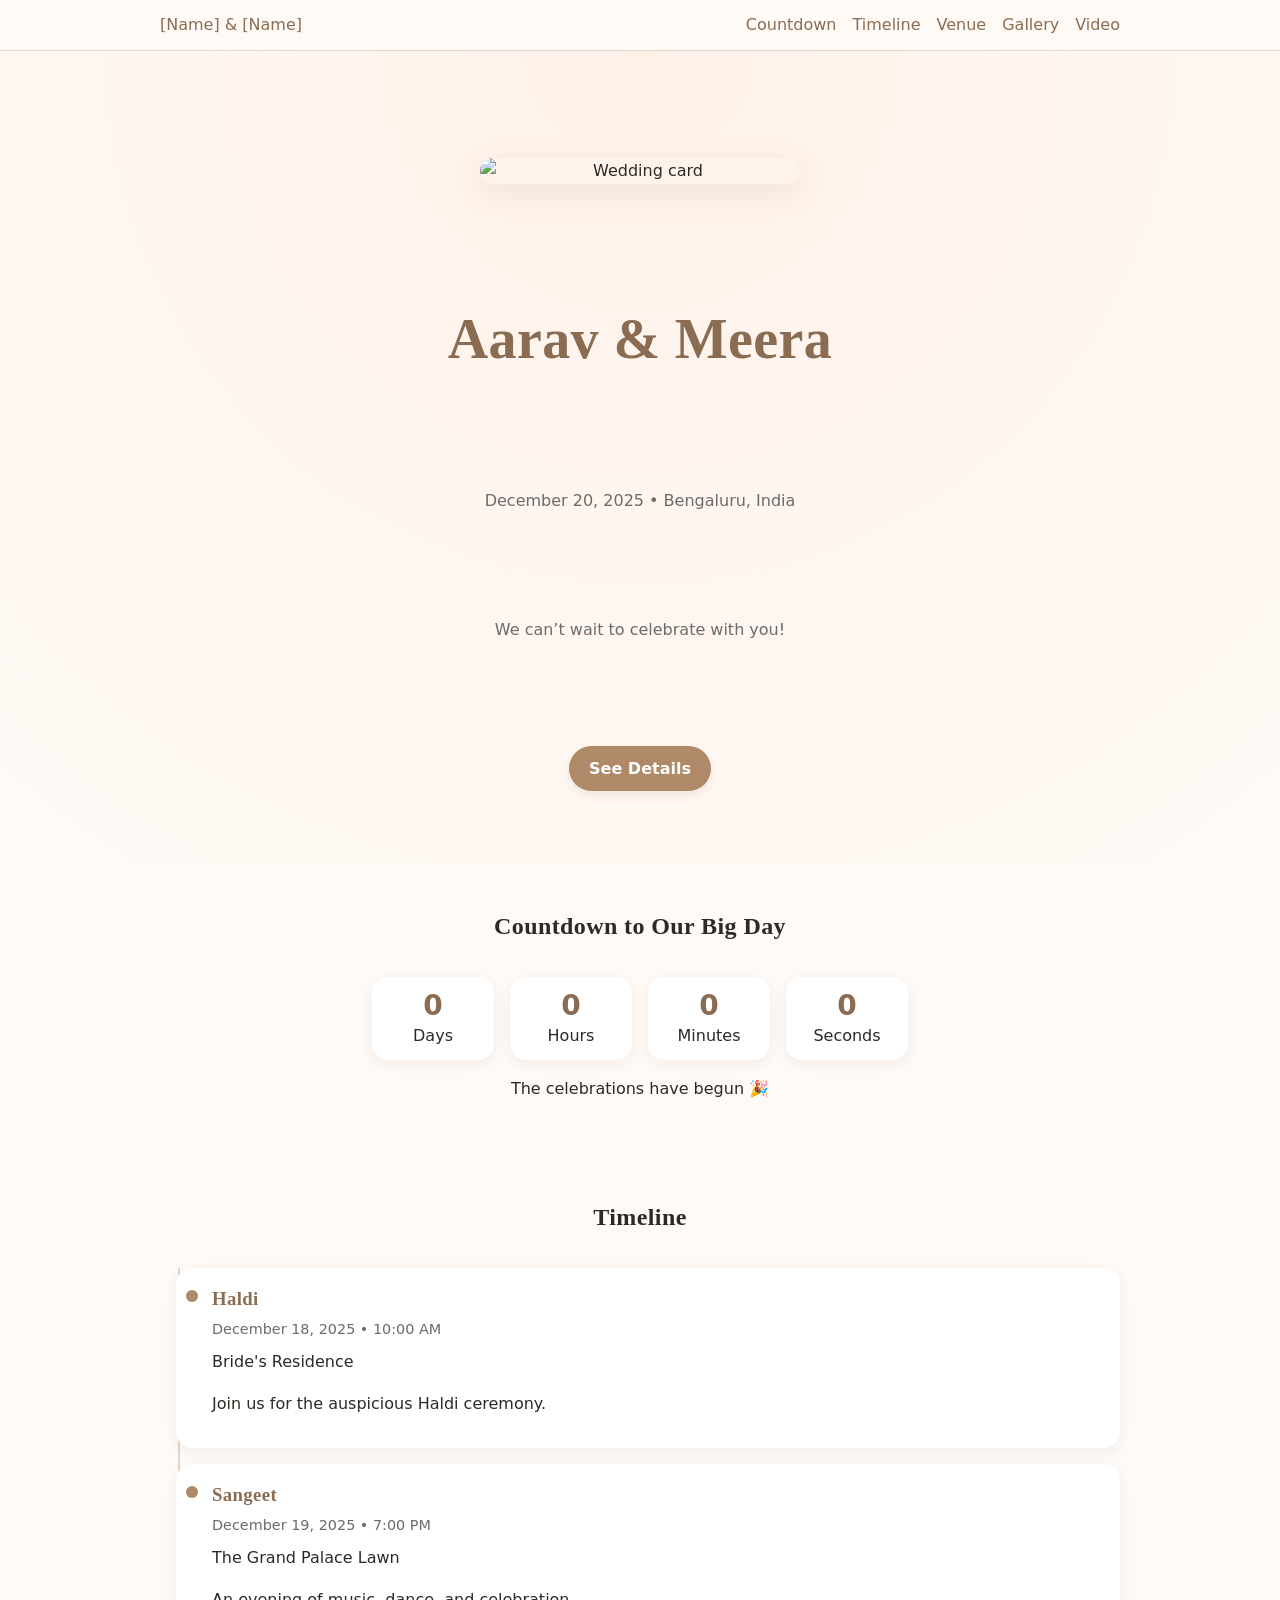
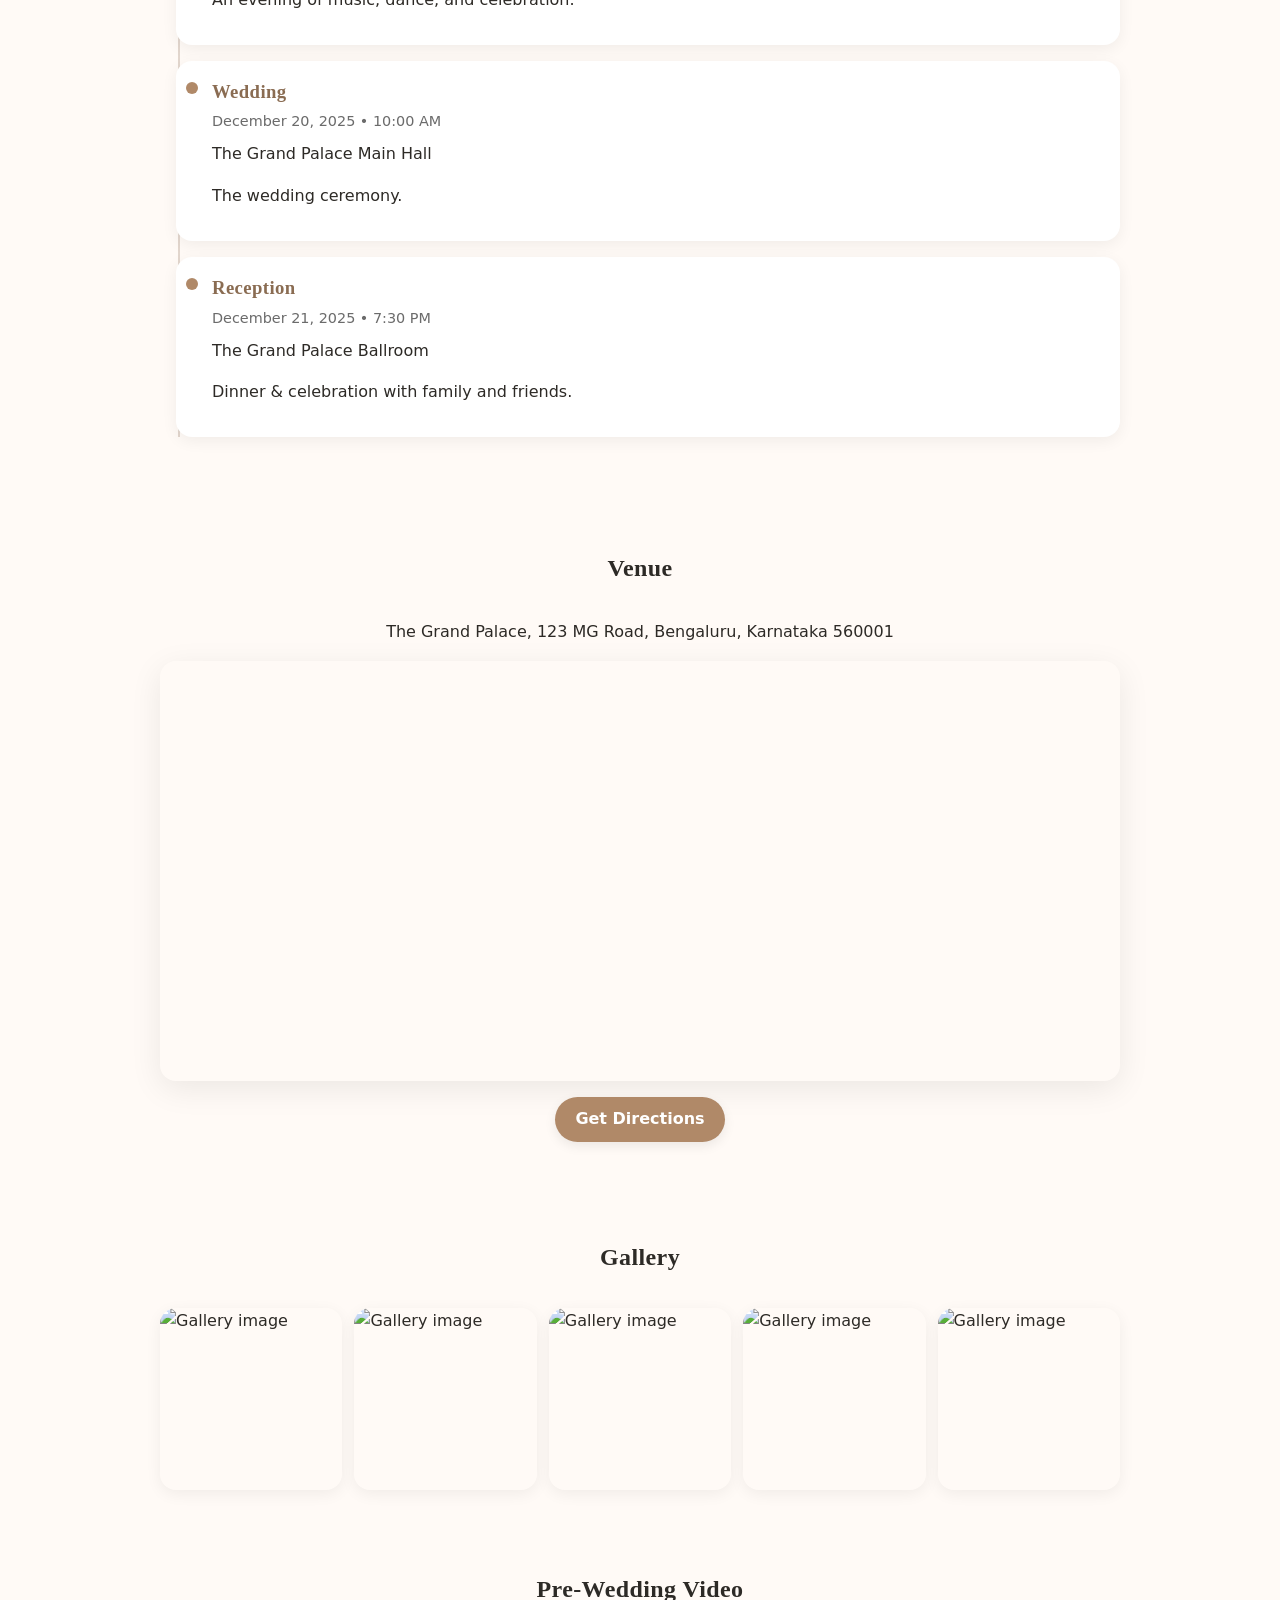
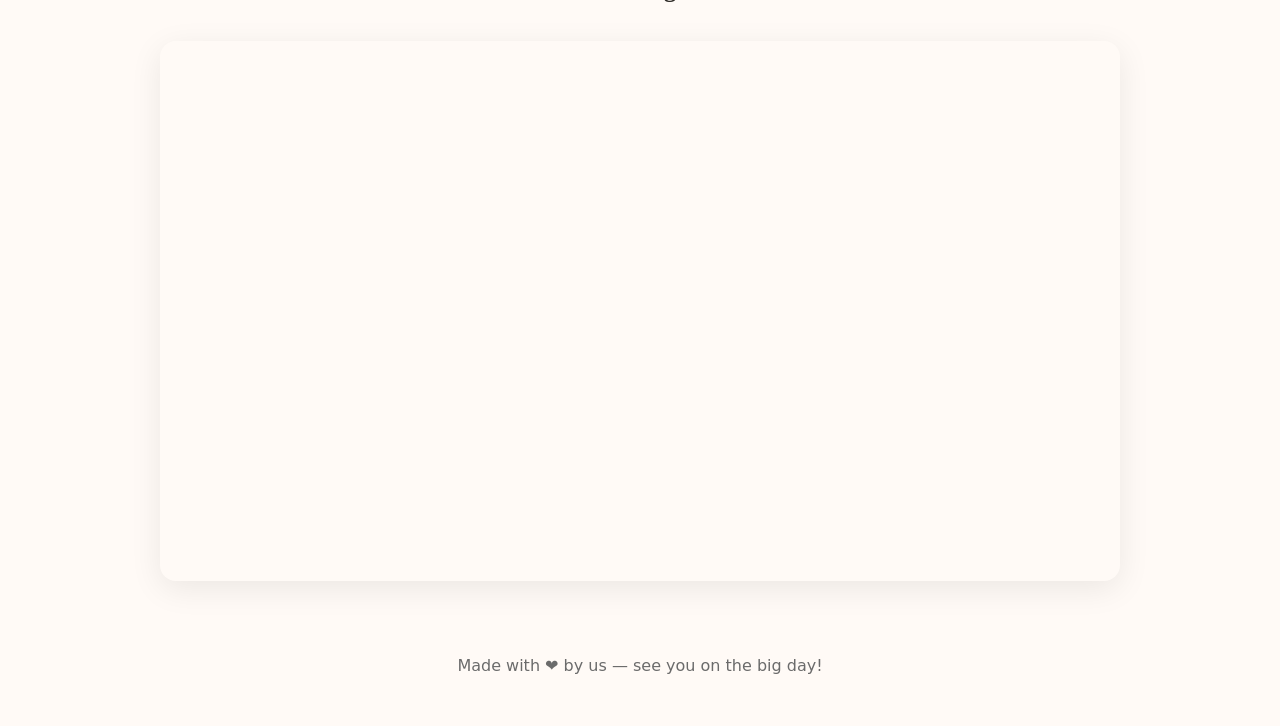
==== index.html @ fdbe8573 "added index file" ====
<!DOCTYPE html>
<html lang="en">
<head>
  <meta charset="utf-8" />
  <meta name="viewport" content="width=device-width, initial-scale=1" />
  <title>[Your Names] Wedding</title>
  <meta name="description" content="You're invited to the wedding of [Name] & [Name]. Join us for the celebrations!" />
  <meta property="og:title" content="[Your Names] Wedding" />
  <meta property="og:description" content="Join us for the celebrations!" />
  <meta property="og:type" content="website" />
  <meta property="og:image" content="assets/wedding-card.gif" /> <!-- TODO: update -->
  <meta name="theme-color" content="#b08968" />

  <style>
    :root {
      --bg: #fffaf6;
      --text: #2d2a26;
      --muted: #6b6b6b;
      --accent: #b08968;
      --accent-dark: #8a6c52;
      --maxw: 960px;
      --radius: 16px;
    }

    html {
      scroll-behavior: smooth;
    }

    body {
      margin: 0;
      font-family: system-ui, -apple-system, Segoe UI, Roboto, Ubuntu, Cantarell, Noto Sans, sans-serif;
      color: var(--text);
      background: var(--bg);
      line-height: 1.6;
      -webkit-font-smoothing: antialiased;
    }

    a {
      color: var(--accent-dark);
      text-decoration: none;
    }
    a:hover {
      text-decoration: underline;
    }

    header {
      position: sticky;
      top: 0;
      z-index: 5;
      background: rgba(255, 250, 246, 0.8);
      backdrop-filter: blur(8px);
      border-bottom: 1px solid #e2d6cd;
    }

    nav {
      max-width: var(--maxw);
      margin: 0 auto;
      display: flex;
      align-items: center;
      justify-content: space-between;
      padding: 0.75rem 1rem;
      font-weight: 500;
    }

    nav ul {
      list-style: none;
      display: flex;
      gap: 1rem;
      margin: 0;
      padding: 0;
    }

    .container {
      max-width: var(--maxw);
      margin: 0 auto;
      padding: 2.5rem 1rem;
    }

    .hero {
      display: grid;
      place-items: center;
      min-height: 80vh;
      text-align: center;
      background: radial-gradient(circle at top, #fff2e9, var(--bg));
      padding: 4rem 1rem 2rem;
    }

    .hero img {
      max-width: 320px;
      width: 100%;
      border-radius: var(--radius);
      box-shadow: 0 8px 32px rgba(0,0,0,0.08);
      margin-bottom: 1.5rem;
    }

    h1, h2, h3 {
      font-family: "Georgia", "Times New Roman", serif;
      letter-spacing: 0.4px;
      margin: 0 0 1rem;
    }

    h1 {
      font-size: clamp(2rem, 6vw, 3.5rem);
      color: var(--accent-dark);
    }

    .subtitle {
      color: var(--muted);
      margin-bottom: 1rem;
    }

    .countdown {
      display: flex;
      justify-content: center;
      gap: 1rem;
      margin: 2rem 0 0;
      flex-wrap: wrap;
    }

    .countdown .box {
      min-width: 90px;
      text-align: center;
      background: #fff;
      border-radius: var(--radius);
      box-shadow: 0 4px 16px rgba(0,0,0,0.06);
      padding: 0.75rem 1rem;
    }

    .countdown .num {
      font-size: 1.75rem;
      font-weight: 700;
      color: var(--accent-dark);
      line-height: 1.2;
    }

    .section-title {
      text-align: center;
      margin-bottom: 2rem;
    }

    /* Timeline */
    .timeline {
      position: relative;
      margin: 2rem 0;
      padding-left: 1rem;
    }
    .timeline::before {
      content: "";
      position: absolute;
      top: 0;
      left: 1.1rem;
      width: 2px;
      height: 100%;
      background: #e2d6cd;
    }
    .event {
      position: relative;
      padding: 1rem 1rem 1rem 2.25rem;
      margin-bottom: 1rem;
      background: #fff;
      border-radius: var(--radius);
      box-shadow: 0 4px 16px rgba(0,0,0,0.06);
    }
    .event::before {
      content: "";
      position: absolute;
      left: 0.6rem;
      top: 1.35rem;
      width: 12px;
      height: 12px;
      background: var(--accent);
      border-radius: 50%;
      box-shadow: 0 0 0 3px #fff;
    }
    .event h3 {
      margin: 0 0 0.25rem;
      color: var(--accent-dark);
    }
    .event .time {
      font-size: 0.9rem;
      color: var(--muted);
      margin-bottom: 0.5rem;
    }

    /* Map */
    .map-wrapper {
      border: 0;
      width: 100%;
      height: 420px;
      border-radius: var(--radius);
      box-shadow: 0 8px 32px rgba(0,0,0,0.08);
      overflow: hidden;
    }

    /* Video */
    .video-wrapper {
      position: relative;
      padding-bottom: 56.25%;
      height: 0;
      overflow: hidden;
      border-radius: var(--radius);
      box-shadow: 0 8px 32px rgba(0,0,0,0.08);
    }
    .video-wrapper iframe {
      position: absolute;
      top: 0; left: 0;
      width: 100%; height: 100%;
      border: 0;
    }

    /* Gallery */
    .gallery-grid {
      display: grid;
      grid-template-columns: repeat(auto-fit, minmax(180px, 1fr));
      gap: 0.75rem;
    }
    .gallery-grid img {
      width: 100%;
      aspect-ratio: 1 / 1;
      object-fit: cover;
      border-radius: var(--radius);
      cursor: pointer;
      transition: transform 0.15s;
      box-shadow: 0 4px 16px rgba(0,0,0,0.06);
    }
    .gallery-grid img:hover {
      transform: scale(1.02);
    }

    /* Lightbox (simple) */
    .lightbox {
      position: fixed;
      inset: 0;
      background: rgba(0,0,0,0.8);
      display: none;
      justify-content: center;
      align-items: center;
      z-index: 999;
    }
    .lightbox img {
      max-width: 90%;
      max-height: 90%;
      border-radius: var(--radius);
      box-shadow: 0 0 32px rgba(0,0,0,0.4);
    }
    .lightbox.active {
      display: flex;
    }

    footer {
      text-align: center;
      padding: 2rem 1rem 3rem;
      color: var(--muted);
    }

    .btn {
      display: inline-block;
      background: var(--accent);
      color: #fff;
      border: 0;
      border-radius: 9999px;
      padding: 0.6rem 1.25rem;
      font-weight: 600;
      cursor: pointer;
      box-shadow: 0 4px 12px rgba(0,0,0,0.08);
      transition: transform 0.08s ease;
    }
    .btn:hover {
      transform: translateY(-1px);
      background: var(--accent-dark);
    }
    .center {
      text-align: center;
    }

    @media (prefers-color-scheme: dark) {
      :root {
        --bg: #1c1a19;
        --text: #f3efe9;
        --muted: #a8a29e;
        --accent: #d4a373;
        --accent-dark: #f2b880;
      }
      header {
        background: rgba(28,26,25,0.85);
        border-bottom-color: #2b2826;
      }
      .event, .countdown .box, .hero img {
        background: #262321;
        box-shadow: 0 4px 16px rgba(0,0,0,0.3);
      }
      .map-wrapper, .video-wrapper, .gallery-grid img {
        box-shadow: 0 4px 16px rgba(0,0,0,0.3);
      }
    }
  </style>
</head>
<body>

<header>
  <nav>
    <div class="brand"><a href="#top">[Name] &amp; [Name]</a></div>
    <ul>
      <li><a href="#countdown">Countdown</a></li>
      <li><a href="#timeline">Timeline</a></li>
      <li><a href="#venue">Venue</a></li>
      <li><a href="#gallery">Gallery</a></li>
      <li><a href="#video">Video</a></li>
    </ul>
  </nav>
</header>

<main id="top">
  <!-- Hero -->
  <section class="hero">
    <!-- TODO: Replace GIF path -->
    <img src="assets/wedding-card.gif" alt="Wedding card" />
    <h1 id="coupleNames">[Name] &amp; [Name]</h1>
    <div class="subtitle" id="dateAndPlace">[Wedding Date] • [City, Country]</div>
    <div class="subtitle">We can’t wait to celebrate with you!</div>
    <a href="#countdown" class="btn">See Details</a>
  </section>

  <!-- Countdown -->
  <section class="container" id="countdown">
    <h2 class="section-title">Countdown to Our Big Day</h2>
    <div class="countdown" aria-live="polite">
      <div class="box">
        <div class="num" id="days">0</div>
        <div class="label">Days</div>
      </div>
      <div class="box">
        <div class="num" id="hours">0</div>
        <div class="label">Hours</div>
      </div>
      <div class="box">
        <div class="num" id="minutes">0</div>
        <div class="label">Minutes</div>
      </div>
      <div class="box">
        <div class="num" id="seconds">0</div>
        <div class="label">Seconds</div>
      </div>
    </div>
    <p class="center" id="afterCountdownMsg" style="display:none; margin-top:1rem;">
      The celebrations have begun 🎉
    </p>
  </section>

  <!-- Timeline -->
  <section class="container" id="timeline">
    <h2 class="section-title">Timeline</h2>
    <div class="timeline" id="timelineList"><!-- JS will inject events --></div>
  </section>

  <!-- Venue -->
  <section class="container" id="venue">
    <h2 class="section-title">Venue</h2>
    <p class="center" id="venueAddress">[Venue Name], [Address]</p>
    <div class="map-wrapper">
      <!-- TODO: Replace with your Google Maps embed -->
      <iframe
        id="mapFrame"
        src=""
        width="600" height="450" style="border:0;"
        allowfullscreen="" loading="lazy"
        referrerpolicy="no-referrer-when-downgrade"></iframe>
    </div>
    <p class="center" style="margin-top: 1rem;">
      <a id="directionLink" href="#" target="_blank" rel="noopener" class="btn">Get Directions</a>
    </p>
  </section>

  <!-- Gallery (Optional) -->
  <section class="container" id="gallery">
    <h2 class="section-title">Gallery</h2>
    <div class="gallery-grid" id="galleryGrid"><!-- JS injects images --></div>
  </section>

  <!-- Pre-wedding Video -->
  <section class="container" id="video">
    <h2 class="section-title">Pre-Wedding Video</h2>
    <div class="video-wrapper">
      <iframe id="videoFrame"
              src=""
              title="Pre-Wedding Video"
              allow="accelerometer; autoplay; clipboard-write; encrypted-media; gyroscope; picture-in-picture; web-share"
              allowfullscreen></iframe>
    </div>
  </section>

  <!-- Simple Lightbox -->
  <div class="lightbox" id="lightbox">
    <img src="" alt="" />
  </div>

</main>

<footer>
  Made with ❤️ by us — see you on the big day!
</footer>

<script>
  // ===== CONFIG =====
  const CONFIG = {
    coupleNames: "Aarav & Meera",                           // TODO
    dateAndPlace: "December 20, 2025 • Bengaluru, India",   // TODO
    weddingDate: "2025-12-20T10:00:00+05:30",               // TODO: Set your exact time (IST shown)
    venue: {
      name: "The Grand Palace",
      address: "123 MG Road, Bengaluru, Karnataka 560001",
      // Google Maps EMBED URL (from 'Share' -> 'Embed a map')
      mapEmbedUrl: "https://www.google.com/maps/embed?pb=...", // TODO
      // For 'Get Directions' button (regular maps URL is fine)
      directionUrl: "https://maps.google.com/?q=The+Grand+Palace+Bengaluru" // TODO
    },
    videoEmbedUrl: "https://www.youtube.com/embed/dQw4w9WgXcQ", // TODO
    timeline: [
      {
        title: "Haldi",
        date: "December 18, 2025",
        time: "10:00 AM",
        location: "Bride's Residence",
        description: "Join us for the auspicious Haldi ceremony."
      },
      {
        title: "Sangeet",
        date: "December 19, 2025",
        time: "7:00 PM",
        location: "The Grand Palace Lawn",
        description: "An evening of music, dance, and celebration."
      },
      {
        title: "Wedding",
        date: "December 20, 2025",
        time: "10:00 AM",
        location: "The Grand Palace Main Hall",
        description: "The wedding ceremony."
      },
      {
        title: "Reception",
        date: "December 21, 2025",
        time: "7:30 PM",
        location: "The Grand Palace Ballroom",
        description: "Dinner & celebration with family and friends."
      }
    ],
    gallery: [
      // TODO: Add your image paths here (remove or leave empty to hide the gallery section content)
      "assets/gallery1.jpg",
      "assets/gallery2.jpg",
      "assets/gallery3.jpg",
      "assets/gallery4.jpg",
      "assets/gallery5.jpg"
    ]
  };

  // ===== UTIL =====
  function $(sel) { return document.querySelector(sel); }
  function createEl(tag, attrs = {}, children = []) {
    const el = document.createElement(tag);
    Object.entries(attrs).forEach(([k, v]) => {
      if (k === "class") el.className = v;
      else if (k.startsWith("on") && typeof v === "function") el.addEventListener(k.substring(2), v);
      else el.setAttribute(k, v);
    });
    children.forEach(child => {
      if (typeof child === "string") el.appendChild(document.createTextNode(child));
      else el.appendChild(child);
    });
    return el;
  }

  // ===== Populate Static Text =====
  $('#coupleNames').textContent = CONFIG.coupleNames;
  $('#dateAndPlace').textContent = CONFIG.dateAndPlace;
  $('#venueAddress').textContent = `${CONFIG.venue.name}, ${CONFIG.venue.address}`;
  $('#mapFrame').src = CONFIG.venue.mapEmbedUrl;
  $('#directionLink').href = CONFIG.venue.directionUrl;
  $('#videoFrame').src = CONFIG.videoEmbedUrl;

  // ===== Timeline Render =====
  const timelineList = $('#timelineList');
  CONFIG.timeline.forEach(ev => {
    const el = createEl('div', { class: 'event' }, [
      createEl('h3', {}, [ev.title]),
      createEl('div', { class: 'time' }, [`${ev.date} • ${ev.time}`]),
      createEl('div', { class: 'location' }, [ev.location]),
      ev.description ? createEl('p', {}, [ev.description]) : null
    ].filter(Boolean));
    timelineList.appendChild(el);
  });

  // ===== Gallery Render + Lightbox =====
  const galleryGrid = $('#galleryGrid');
  const lightbox = $('#lightbox');
  const lightboxImg = lightbox.querySelector('img');

  function openLightbox(src) {
    lightboxImg.src = src;
    lightbox.classList.add('active');
  }
  function closeLightbox() {
    lightbox.classList.remove('active');
    lightboxImg.src = "";
  }

  if (CONFIG.gallery && CONFIG.gallery.length > 0) {
    CONFIG.gallery.forEach(src => {
      const img = createEl('img', { src, alt: "Gallery image", onclick: () => openLightbox(src) });
      galleryGrid.appendChild(img);
    });
  } else {
    // If no gallery images, you can hide the section if desired:
    // $('#gallery').style.display = 'none';
  }

  lightbox.addEventListener('click', closeLightbox);
  document.addEventListener('keydown', e => {
    if (e.key === 'Escape') closeLightbox();
  });

  // ===== Countdown =====
  const weddingTime = new Date(CONFIG.weddingDate).getTime();
  const daysEl = $('#days');
  const hoursEl = $('#hours');
  const minutesEl = $('#minutes');
  const secondsEl = $('#seconds');
  const afterMsg = $('#afterCountdownMsg');

  function tick() {
    const now = Date.now();
    let diff = Math.max(0, weddingTime - now);

    if (diff <= 0) {
      daysEl.textContent = hoursEl.textContent = minutesEl.textContent = secondsEl.textContent = '0';
      afterMsg.style.display = 'block';
      clearInterval(interval);
      return;
    }

    const seconds = Math.floor(diff / 1000);
    const days = Math.floor(seconds / (3600 * 24));
    const hours = Math.floor((seconds % (3600 * 24)) / 3600);
    const minutes = Math.floor((seconds % 3600) / 60);
    const secs = seconds % 60;

    daysEl.textContent = days;
    hoursEl.textContent = hours;
    minutesEl.textContent = minutes;
    secondsEl.textContent = secs;
  }

  const interval = setInterval(tick, 1000);
  tick(); // initial run
</script>

</body>
</html>
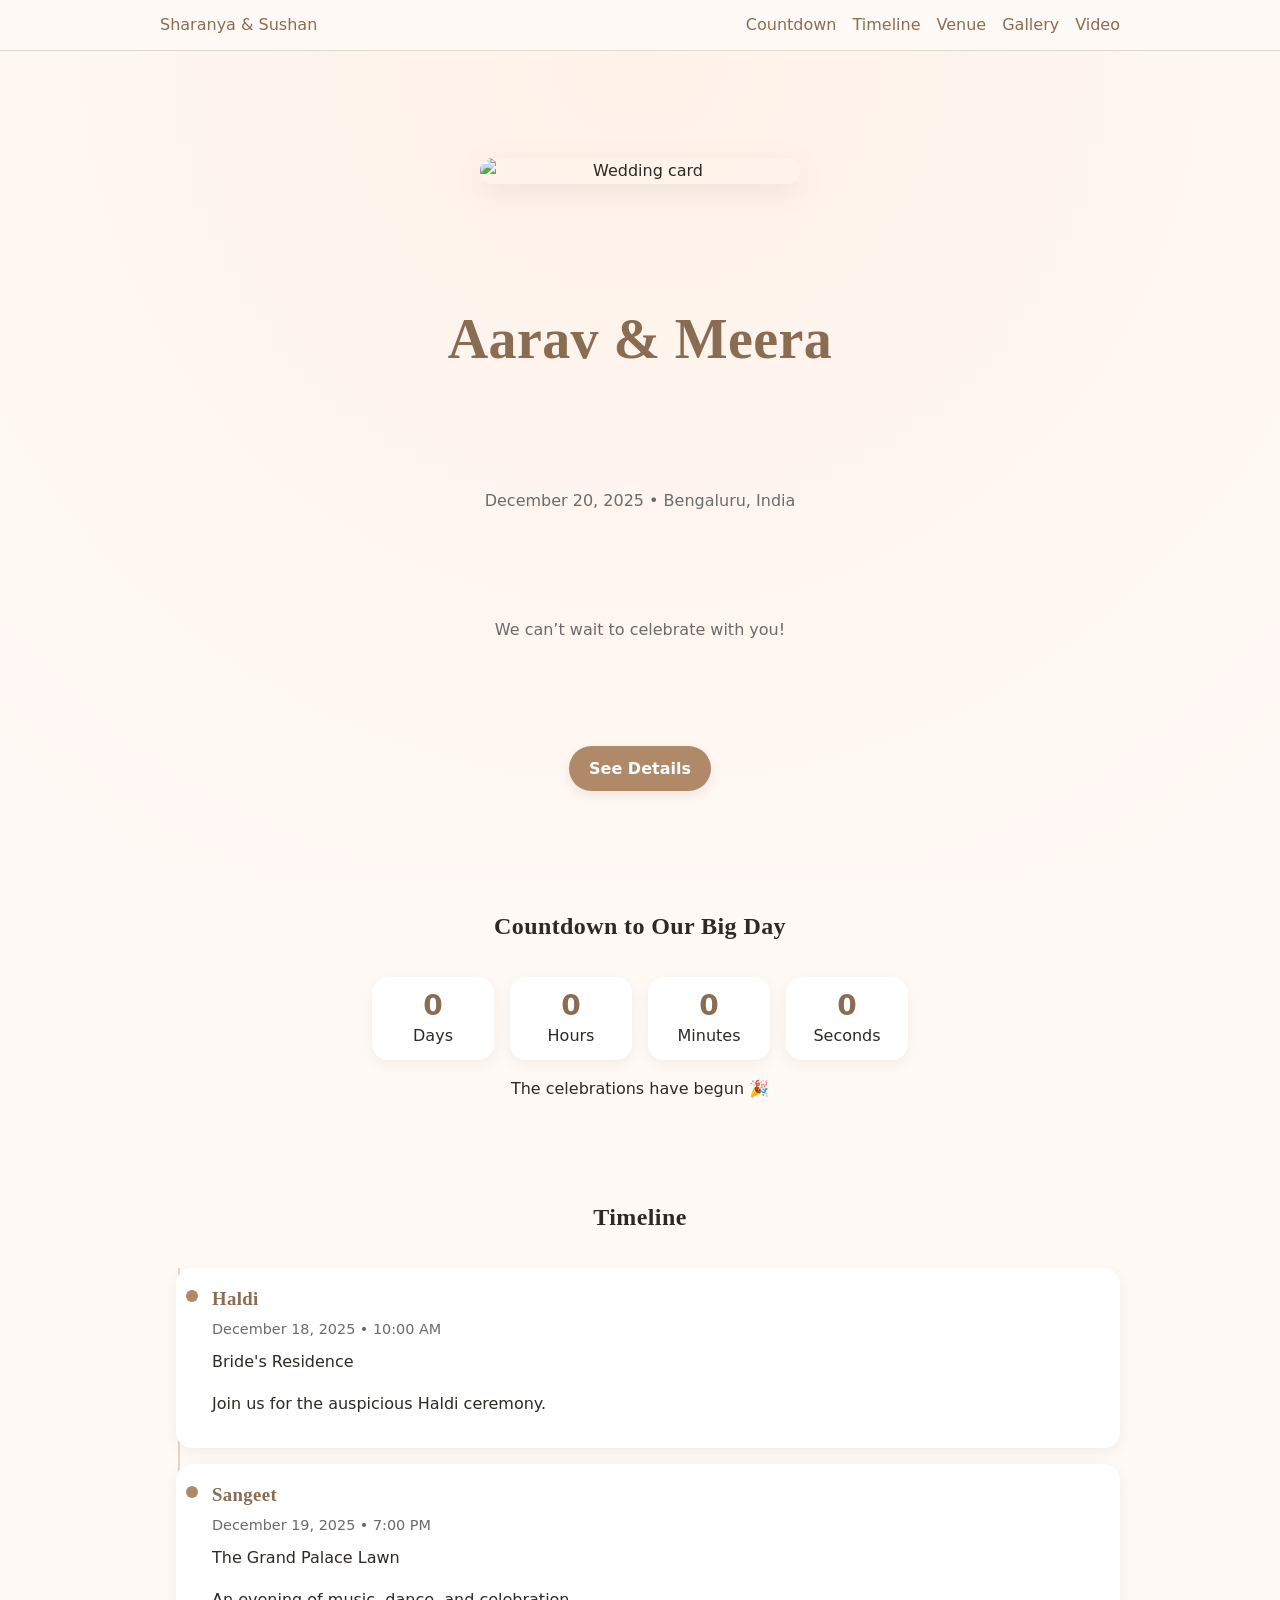
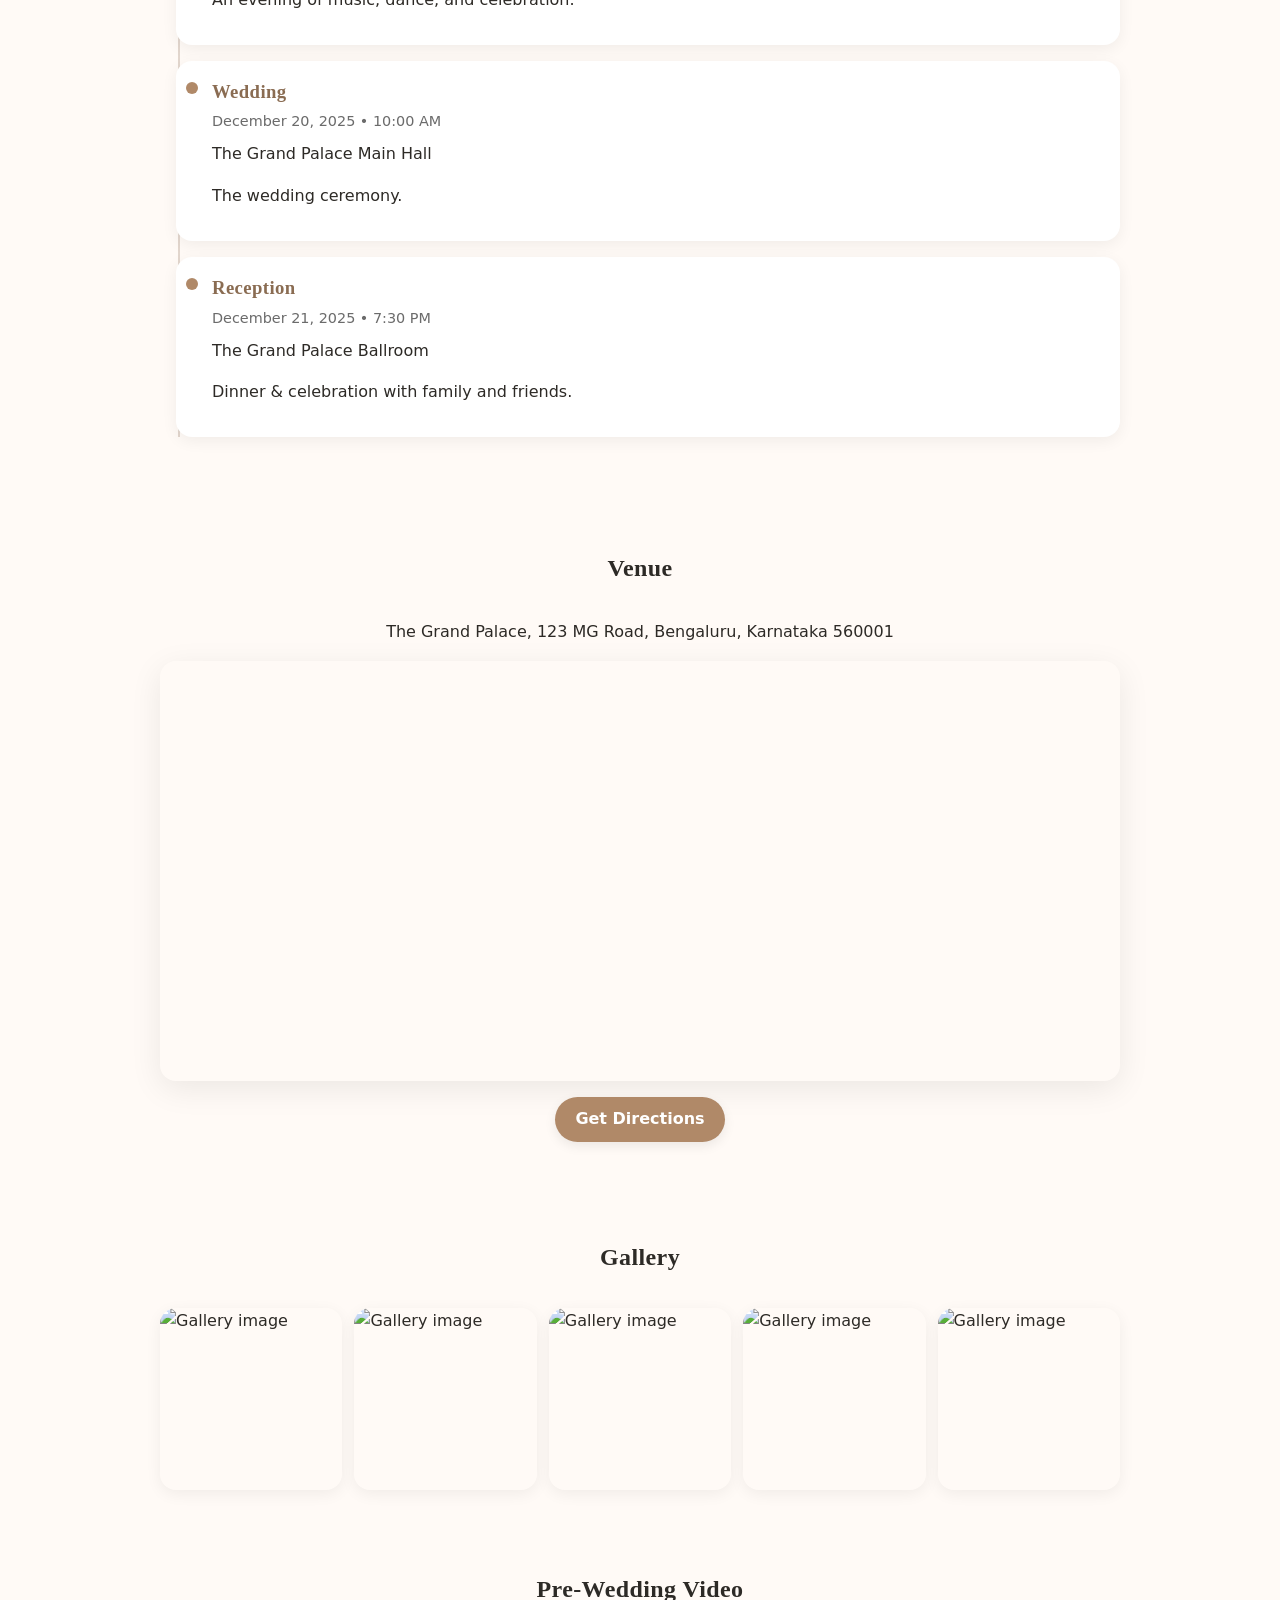
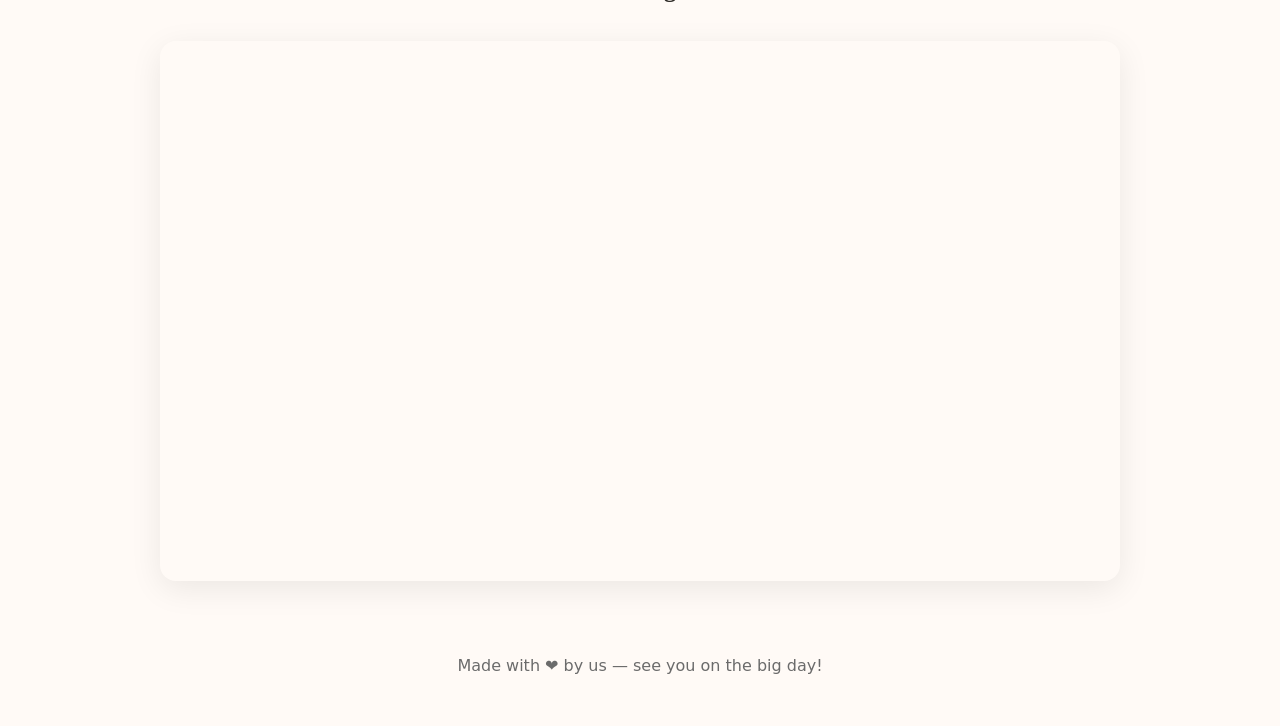
==== commit 7a47bd2b: "updated info" ====
--- a/index.html
+++ b/index.html
@@ -1,559 +1,127 @@
 <!DOCTYPE html>
 <html lang="en">
 <head>
-  <meta charset="utf-8" />
-  <meta name="viewport" content="width=device-width, initial-scale=1" />
-  <title>[Your Names] Wedding</title>
-  <meta name="description" content="You're invited to the wedding of [Name] & [Name]. Join us for the celebrations!" />
-  <meta property="og:title" content="[Your Names] Wedding" />
-  <meta property="og:description" content="Join us for the celebrations!" />
-  <meta property="og:type" content="website" />
-  <meta property="og:image" content="assets/wedding-card.gif" /> <!-- TODO: update -->
-  <meta name="theme-color" content="#b08968" />
+    <meta charset="utf-8"/>
+    <meta name="viewport" content="width=device-width, initial-scale=1"/>
+    <title> Sharanya Weds Sushan </title>
+    <meta name="description"
+          content="You're invited to the wedding of Sharanya & Sushan. Join us for the celebrations!"/>
+    <meta property="og:title" content="Sharanya Weds Sushan"/>
+    <meta property="og:description" content="Join us for the celebrations!"/>
+    <meta property="og:type" content="website"/>
+    <meta property="og:image" content="assets/wedding-card.gif"/>
+    <meta name="theme-color" content="#b08968"/>
 
-  <style>
-    :root {
-      --bg: #fffaf6;
-      --text: #2d2a26;
-      --muted: #6b6b6b;
-      --accent: #b08968;
-      --accent-dark: #8a6c52;
-      --maxw: 960px;
-      --radius: 16px;
-    }
-
-    html {
-      scroll-behavior: smooth;
-    }
-
-    body {
-      margin: 0;
-      font-family: system-ui, -apple-system, Segoe UI, Roboto, Ubuntu, Cantarell, Noto Sans, sans-serif;
-      color: var(--text);
-      background: var(--bg);
-      line-height: 1.6;
-      -webkit-font-smoothing: antialiased;
-    }
-
-    a {
-      color: var(--accent-dark);
-      text-decoration: none;
-    }
-    a:hover {
-      text-decoration: underline;
-    }
-
-    header {
-      position: sticky;
-      top: 0;
-      z-index: 5;
-      background: rgba(255, 250, 246, 0.8);
-      backdrop-filter: blur(8px);
-      border-bottom: 1px solid #e2d6cd;
-    }
-
-    nav {
-      max-width: var(--maxw);
-      margin: 0 auto;
-      display: flex;
-      align-items: center;
-      justify-content: space-between;
-      padding: 0.75rem 1rem;
-      font-weight: 500;
-    }
-
-    nav ul {
-      list-style: none;
-      display: flex;
-      gap: 1rem;
-      margin: 0;
-      padding: 0;
-    }
-
-    .container {
-      max-width: var(--maxw);
-      margin: 0 auto;
-      padding: 2.5rem 1rem;
-    }
-
-    .hero {
-      display: grid;
-      place-items: center;
-      min-height: 80vh;
-      text-align: center;
-      background: radial-gradient(circle at top, #fff2e9, var(--bg));
-      padding: 4rem 1rem 2rem;
-    }
-
-    .hero img {
-      max-width: 320px;
-      width: 100%;
-      border-radius: var(--radius);
-      box-shadow: 0 8px 32px rgba(0,0,0,0.08);
-      margin-bottom: 1.5rem;
-    }
-
-    h1, h2, h3 {
-      font-family: "Georgia", "Times New Roman", serif;
-      letter-spacing: 0.4px;
-      margin: 0 0 1rem;
-    }
-
-    h1 {
-      font-size: clamp(2rem, 6vw, 3.5rem);
-      color: var(--accent-dark);
-    }
-
-    .subtitle {
-      color: var(--muted);
-      margin-bottom: 1rem;
-    }
-
-    .countdown {
-      display: flex;
-      justify-content: center;
-      gap: 1rem;
-      margin: 2rem 0 0;
-      flex-wrap: wrap;
-    }
-
-    .countdown .box {
-      min-width: 90px;
-      text-align: center;
-      background: #fff;
-      border-radius: var(--radius);
-      box-shadow: 0 4px 16px rgba(0,0,0,0.06);
-      padding: 0.75rem 1rem;
-    }
-
-    .countdown .num {
-      font-size: 1.75rem;
-      font-weight: 700;
-      color: var(--accent-dark);
-      line-height: 1.2;
-    }
-
-    .section-title {
-      text-align: center;
-      margin-bottom: 2rem;
-    }
-
-    /* Timeline */
-    .timeline {
-      position: relative;
-      margin: 2rem 0;
-      padding-left: 1rem;
-    }
-    .timeline::before {
-      content: "";
-      position: absolute;
-      top: 0;
-      left: 1.1rem;
-      width: 2px;
-      height: 100%;
-      background: #e2d6cd;
-    }
-    .event {
-      position: relative;
-      padding: 1rem 1rem 1rem 2.25rem;
-      margin-bottom: 1rem;
-      background: #fff;
-      border-radius: var(--radius);
-      box-shadow: 0 4px 16px rgba(0,0,0,0.06);
-    }
-    .event::before {
-      content: "";
-      position: absolute;
-      left: 0.6rem;
-      top: 1.35rem;
-      width: 12px;
-      height: 12px;
-      background: var(--accent);
-      border-radius: 50%;
-      box-shadow: 0 0 0 3px #fff;
-    }
-    .event h3 {
-      margin: 0 0 0.25rem;
-      color: var(--accent-dark);
-    }
-    .event .time {
-      font-size: 0.9rem;
-      color: var(--muted);
-      margin-bottom: 0.5rem;
-    }
-
-    /* Map */
-    .map-wrapper {
-      border: 0;
-      width: 100%;
-      height: 420px;
-      border-radius: var(--radius);
-      box-shadow: 0 8px 32px rgba(0,0,0,0.08);
-      overflow: hidden;
-    }
-
-    /* Video */
-    .video-wrapper {
-      position: relative;
-      padding-bottom: 56.25%;
-      height: 0;
-      overflow: hidden;
-      border-radius: var(--radius);
-      box-shadow: 0 8px 32px rgba(0,0,0,0.08);
-    }
-    .video-wrapper iframe {
-      position: absolute;
-      top: 0; left: 0;
-      width: 100%; height: 100%;
-      border: 0;
-    }
-
-    /* Gallery */
-    .gallery-grid {
-      display: grid;
-      grid-template-columns: repeat(auto-fit, minmax(180px, 1fr));
-      gap: 0.75rem;
-    }
-    .gallery-grid img {
-      width: 100%;
-      aspect-ratio: 1 / 1;
-      object-fit: cover;
-      border-radius: var(--radius);
-      cursor: pointer;
-      transition: transform 0.15s;
-      box-shadow: 0 4px 16px rgba(0,0,0,0.06);
-    }
-    .gallery-grid img:hover {
-      transform: scale(1.02);
-    }
-
-    /* Lightbox (simple) */
-    .lightbox {
-      position: fixed;
-      inset: 0;
-      background: rgba(0,0,0,0.8);
-      display: none;
-      justify-content: center;
-      align-items: center;
-      z-index: 999;
-    }
-    .lightbox img {
-      max-width: 90%;
-      max-height: 90%;
-      border-radius: var(--radius);
-      box-shadow: 0 0 32px rgba(0,0,0,0.4);
-    }
-    .lightbox.active {
-      display: flex;
-    }
-
-    footer {
-      text-align: center;
-      padding: 2rem 1rem 3rem;
-      color: var(--muted);
-    }
-
-    .btn {
-      display: inline-block;
-      background: var(--accent);
-      color: #fff;
-      border: 0;
-      border-radius: 9999px;
-      padding: 0.6rem 1.25rem;
-      font-weight: 600;
-      cursor: pointer;
-      box-shadow: 0 4px 12px rgba(0,0,0,0.08);
-      transition: transform 0.08s ease;
-    }
-    .btn:hover {
-      transform: translateY(-1px);
-      background: var(--accent-dark);
-    }
-    .center {
-      text-align: center;
-    }
-
-    @media (prefers-color-scheme: dark) {
-      :root {
-        --bg: #1c1a19;
-        --text: #f3efe9;
-        --muted: #a8a29e;
-        --accent: #d4a373;
-        --accent-dark: #f2b880;
-      }
-      header {
-        background: rgba(28,26,25,0.85);
-        border-bottom-color: #2b2826;
-      }
-      .event, .countdown .box, .hero img {
-        background: #262321;
-        box-shadow: 0 4px 16px rgba(0,0,0,0.3);
-      }
-      .map-wrapper, .video-wrapper, .gallery-grid img {
-        box-shadow: 0 4px 16px rgba(0,0,0,0.3);
-      }
-    }
-  </style>
+    <link rel="stylesheet" href="style.css"/>
+    <script defer src="main.js"></script>
 </head>
 <body>
 
 <header>
-  <nav>
-    <div class="brand"><a href="#top">[Name] &amp; [Name]</a></div>
-    <ul>
-      <li><a href="#countdown">Countdown</a></li>
-      <li><a href="#timeline">Timeline</a></li>
-      <li><a href="#venue">Venue</a></li>
-      <li><a href="#gallery">Gallery</a></li>
-      <li><a href="#video">Video</a></li>
-    </ul>
-  </nav>
+    <nav>
+        <div class="brand"><a href="#top">Sharanya &amp; Sushan</a></div>
+        <ul>
+            <li><a href="#countdown">Countdown</a></li>
+            <li><a href="#timeline">Timeline</a></li>
+            <li><a href="#venue">Venue</a></li>
+            <li><a href="#gallery">Gallery</a></li>
+            <li><a href="#video">Video</a></li>
+        </ul>
+    </nav>
 </header>
 
 <main id="top">
-  <!-- Hero -->
-  <section class="hero">
-    <!-- TODO: Replace GIF path -->
-    <img src="assets/wedding-card.gif" alt="Wedding card" />
-    <h1 id="coupleNames">[Name] &amp; [Name]</h1>
-    <div class="subtitle" id="dateAndPlace">[Wedding Date] • [City, Country]</div>
-    <div class="subtitle">We can’t wait to celebrate with you!</div>
-    <a href="#countdown" class="btn">See Details</a>
-  </section>
+    <!-- Hero -->
+    <section class="hero">
+        <img src="assets/wedding-card.gif" alt="Wedding card"/>
+        <h1 id="coupleNames">Sharanya &amp; Sushan</h1>
+        <div class="subtitle" id="dateAndPlace"> 5-11-2025 • [Delhi, India]
+        </div>
+        <div class="subtitle">We can’t wait to celebrate with you!</div>
+        <a href="#countdown" class="btn">See Details</a>
+    </section>
 
-  <!-- Countdown -->
-  <section class="container" id="countdown">
-    <h2 class="section-title">Countdown to Our Big Day</h2>
-    <div class="countdown" aria-live="polite">
-      <div class="box">
-        <div class="num" id="days">0</div>
-        <div class="label">Days</div>
-      </div>
-      <div class="box">
-        <div class="num" id="hours">0</div>
-        <div class="label">Hours</div>
-      </div>
-      <div class="box">
-        <div class="num" id="minutes">0</div>
-        <div class="label">Minutes</div>
-      </div>
-      <div class="box">
-        <div class="num" id="seconds">0</div>
-        <div class="label">Seconds</div>
-      </div>
+    <!-- Countdown -->
+    <section class="container" id="countdown">
+        <h2 class="section-title">Countdown to Our Big Day</h2>
+        <div class="countdown" aria-live="polite">
+            <div class="box">
+                <div class="num" id="days">0</div>
+                <div class="label">Days</div>
+            </div>
+            <div class="box">
+                <div class="num" id="hours">0</div>
+                <div class="label">Hours</div>
+            </div>
+            <div class="box">
+                <div class="num" id="minutes">0</div>
+                <div class="label">Minutes</div>
+            </div>
+            <div class="box">
+                <div class="num" id="seconds">0</div>
+                <div class="label">Seconds</div>
+            </div>
+        </div>
+        <p class="center" id="afterCountdownMsg"
+           style="display:none; margin-top:1rem;">
+            The celebrations have begun 🎉
+        </p>
+    </section>
+
+    <!-- Timeline -->
+    <section class="container" id="timeline">
+        <h2 class="section-title">Timeline</h2>
+        <div class="timeline" id="timelineList"></div>
+    </section>
+
+    <!-- Venue -->
+    <section class="container" id="venue">
+        <h2 class="section-title">Venue</h2>
+        <p class="center" id="venueAddress"> Sacred Heart Cathedral, 1, Gol Dak
+            Khana Roundabout, Ashok Place, Sector 4, Gole Market, New Delhi,
+            Delhi 110001</p>
+        <div class="map-wrapper">
+            <iframe
+                    id="mapFrame"
+                    src=""
+                    width="600" height="450" style="border:0;"
+                    allowfullscreen="" loading="lazy"
+                    referrerpolicy="no-referrer-when-downgrade"></iframe>
+        </div>
+        <p class="center" style="margin-top: 1rem;">
+            <a id="directionLink" href="#" target="_blank" rel="noopener"
+               class="btn">Get Directions</a>
+        </p>
+    </section>
+
+    <!-- Gallery (Optional) -->
+    <section class="container" id="gallery">
+        <h2 class="section-title">Gallery</h2>
+        <div class="gallery-grid" id="galleryGrid"></div>
+    </section>
+
+    <!-- Pre-wedding Video -->
+    <section class="container" id="video">
+        <h2 class="section-title">Pre-Wedding Video</h2>
+        <div class="video-wrapper">
+            <iframe id="videoFrame"
+                    src=""
+                    title="Pre-Wedding Video"
+                    allow="accelerometer; autoplay; clipboard-write; encrypted-media; gyroscope; picture-in-picture; web-share"
+                    allowfullscreen></iframe>
+        </div>
+    </section>
+
+    <!-- Simple Lightbox -->
+    <div class="lightbox" id="lightbox">
+        <img src="" alt=""/>
     </div>
-    <p class="center" id="afterCountdownMsg" style="display:none; margin-top:1rem;">
-      The celebrations have begun 🎉
-    </p>
-  </section>
-
-  <!-- Timeline -->
-  <section class="container" id="timeline">
-    <h2 class="section-title">Timeline</h2>
-    <div class="timeline" id="timelineList"><!-- JS will inject events --></div>
-  </section>
-
-  <!-- Venue -->
-  <section class="container" id="venue">
-    <h2 class="section-title">Venue</h2>
-    <p class="center" id="venueAddress">[Venue Name], [Address]</p>
-    <div class="map-wrapper">
-      <!-- TODO: Replace with your Google Maps embed -->
-      <iframe
-        id="mapFrame"
-        src=""
-        width="600" height="450" style="border:0;"
-        allowfullscreen="" loading="lazy"
-        referrerpolicy="no-referrer-when-downgrade"></iframe>
-    </div>
-    <p class="center" style="margin-top: 1rem;">
-      <a id="directionLink" href="#" target="_blank" rel="noopener" class="btn">Get Directions</a>
-    </p>
-  </section>
-
-  <!-- Gallery (Optional) -->
-  <section class="container" id="gallery">
-    <h2 class="section-title">Gallery</h2>
-    <div class="gallery-grid" id="galleryGrid"><!-- JS injects images --></div>
-  </section>
-
-  <!-- Pre-wedding Video -->
-  <section class="container" id="video">
-    <h2 class="section-title">Pre-Wedding Video</h2>
-    <div class="video-wrapper">
-      <iframe id="videoFrame"
-              src=""
-              title="Pre-Wedding Video"
-              allow="accelerometer; autoplay; clipboard-write; encrypted-media; gyroscope; picture-in-picture; web-share"
-              allowfullscreen></iframe>
-    </div>
-  </section>
-
-  <!-- Simple Lightbox -->
-  <div class="lightbox" id="lightbox">
-    <img src="" alt="" />
-  </div>
 
 </main>
 
 <footer>
-  Made with ❤️ by us — see you on the big day!
+    Made with ❤️ by us — see you on the big day!
 </footer>
-
-<script>
-  // ===== CONFIG =====
-  const CONFIG = {
-    coupleNames: "Aarav & Meera",                           // TODO
-    dateAndPlace: "December 20, 2025 • Bengaluru, India",   // TODO
-    weddingDate: "2025-12-20T10:00:00+05:30",               // TODO: Set your exact time (IST shown)
-    venue: {
-      name: "The Grand Palace",
-      address: "123 MG Road, Bengaluru, Karnataka 560001",
-      // Google Maps EMBED URL (from 'Share' -> 'Embed a map')
-      mapEmbedUrl: "https://www.google.com/maps/embed?pb=...", // TODO
-      // For 'Get Directions' button (regular maps URL is fine)
-      directionUrl: "https://maps.google.com/?q=The+Grand+Palace+Bengaluru" // TODO
-    },
-    videoEmbedUrl: "https://www.youtube.com/embed/dQw4w9WgXcQ", // TODO
-    timeline: [
-      {
-        title: "Haldi",
-        date: "December 18, 2025",
-        time: "10:00 AM",
-        location: "Bride's Residence",
-        description: "Join us for the auspicious Haldi ceremony."
-      },
-      {
-        title: "Sangeet",
-        date: "December 19, 2025",
-        time: "7:00 PM",
-        location: "The Grand Palace Lawn",
-        description: "An evening of music, dance, and celebration."
-      },
-      {
-        title: "Wedding",
-        date: "December 20, 2025",
-        time: "10:00 AM",
-        location: "The Grand Palace Main Hall",
-        description: "The wedding ceremony."
-      },
-      {
-        title: "Reception",
-        date: "December 21, 2025",
-        time: "7:30 PM",
-        location: "The Grand Palace Ballroom",
-        description: "Dinner & celebration with family and friends."
-      }
-    ],
-    gallery: [
-      // TODO: Add your image paths here (remove or leave empty to hide the gallery section content)
-      "assets/gallery1.jpg",
-      "assets/gallery2.jpg",
-      "assets/gallery3.jpg",
-      "assets/gallery4.jpg",
-      "assets/gallery5.jpg"
-    ]
-  };
-
-  // ===== UTIL =====
-  function $(sel) { return document.querySelector(sel); }
-  function createEl(tag, attrs = {}, children = []) {
-    const el = document.createElement(tag);
-    Object.entries(attrs).forEach(([k, v]) => {
-      if (k === "class") el.className = v;
-      else if (k.startsWith("on") && typeof v === "function") el.addEventListener(k.substring(2), v);
-      else el.setAttribute(k, v);
-    });
-    children.forEach(child => {
-      if (typeof child === "string") el.appendChild(document.createTextNode(child));
-      else el.appendChild(child);
-    });
-    return el;
-  }
-
-  // ===== Populate Static Text =====
-  $('#coupleNames').textContent = CONFIG.coupleNames;
-  $('#dateAndPlace').textContent = CONFIG.dateAndPlace;
-  $('#venueAddress').textContent = `${CONFIG.venue.name}, ${CONFIG.venue.address}`;
-  $('#mapFrame').src = CONFIG.venue.mapEmbedUrl;
-  $('#directionLink').href = CONFIG.venue.directionUrl;
-  $('#videoFrame').src = CONFIG.videoEmbedUrl;
-
-  // ===== Timeline Render =====
-  const timelineList = $('#timelineList');
-  CONFIG.timeline.forEach(ev => {
-    const el = createEl('div', { class: 'event' }, [
-      createEl('h3', {}, [ev.title]),
-      createEl('div', { class: 'time' }, [`${ev.date} • ${ev.time}`]),
-      createEl('div', { class: 'location' }, [ev.location]),
-      ev.description ? createEl('p', {}, [ev.description]) : null
-    ].filter(Boolean));
-    timelineList.appendChild(el);
-  });
-
-  // ===== Gallery Render + Lightbox =====
-  const galleryGrid = $('#galleryGrid');
-  const lightbox = $('#lightbox');
-  const lightboxImg = lightbox.querySelector('img');
-
-  function openLightbox(src) {
-    lightboxImg.src = src;
-    lightbox.classList.add('active');
-  }
-  function closeLightbox() {
-    lightbox.classList.remove('active');
-    lightboxImg.src = "";
-  }
-
-  if (CONFIG.gallery && CONFIG.gallery.length > 0) {
-    CONFIG.gallery.forEach(src => {
-      const img = createEl('img', { src, alt: "Gallery image", onclick: () => openLightbox(src) });
-      galleryGrid.appendChild(img);
-    });
-  } else {
-    // If no gallery images, you can hide the section if desired:
-    // $('#gallery').style.display = 'none';
-  }
-
-  lightbox.addEventListener('click', closeLightbox);
-  document.addEventListener('keydown', e => {
-    if (e.key === 'Escape') closeLightbox();
-  });
-
-  // ===== Countdown =====
-  const weddingTime = new Date(CONFIG.weddingDate).getTime();
-  const daysEl = $('#days');
-  const hoursEl = $('#hours');
-  const minutesEl = $('#minutes');
-  const secondsEl = $('#seconds');
-  const afterMsg = $('#afterCountdownMsg');
-
-  function tick() {
-    const now = Date.now();
-    let diff = Math.max(0, weddingTime - now);
-
-    if (diff <= 0) {
-      daysEl.textContent = hoursEl.textContent = minutesEl.textContent = secondsEl.textContent = '0';
-      afterMsg.style.display = 'block';
-      clearInterval(interval);
-      return;
-    }
-
-    const seconds = Math.floor(diff / 1000);
-    const days = Math.floor(seconds / (3600 * 24));
-    const hours = Math.floor((seconds % (3600 * 24)) / 3600);
-    const minutes = Math.floor((seconds % 3600) / 60);
-    const secs = seconds % 60;
-
-    daysEl.textContent = days;
-    hoursEl.textContent = hours;
-    minutesEl.textContent = minutes;
-    secondsEl.textContent = secs;
-  }
-
-  const interval = setInterval(tick, 1000);
-  tick(); // initial run
-</script>
 
 </body>
 </html>
--- a/style.css
+++ b/style.css
@@ -0,0 +1,281 @@
+:root {
+  --bg: #fffaf6;
+  --text: #2d2a26;
+  --muted: #6b6b6b;
+  --accent: #b08968;
+  --accent-dark: #8a6c52;
+  --maxw: 960px;
+  --radius: 16px;
+}
+
+html {
+  scroll-behavior: smooth;
+}
+
+body {
+  margin: 0;
+  font-family: system-ui, -apple-system, Segoe UI, Roboto, Ubuntu, Cantarell, Noto Sans, sans-serif;
+  color: var(--text);
+  background: var(--bg);
+  line-height: 1.6;
+  -webkit-font-smoothing: antialiased;
+}
+
+a {
+  color: var(--accent-dark);
+  text-decoration: none;
+}
+a:hover {
+  text-decoration: underline;
+}
+
+header {
+  position: sticky;
+  top: 0;
+  z-index: 5;
+  background: rgba(255, 250, 246, 0.8);
+  backdrop-filter: blur(8px);
+  border-bottom: 1px solid #e2d6cd;
+}
+
+nav {
+  max-width: var(--maxw);
+  margin: 0 auto;
+  display: flex;
+  align-items: center;
+  justify-content: space-between;
+  padding: 0.75rem 1rem;
+  font-weight: 500;
+}
+
+nav ul {
+  list-style: none;
+  display: flex;
+  gap: 1rem;
+  margin: 0;
+  padding: 0;
+}
+
+.container {
+  max-width: var(--maxw);
+  margin: 0 auto;
+  padding: 2.5rem 1rem;
+}
+
+.hero {
+  display: grid;
+  place-items: center;
+  min-height: 80vh;
+  text-align: center;
+  background: radial-gradient(circle at top, #fff2e9, var(--bg));
+  padding: 4rem 1rem 2rem;
+}
+
+.hero img {
+  max-width: 320px;
+  width: 100%;
+  border-radius: var(--radius);
+  box-shadow: 0 8px 32px rgba(0,0,0,0.08);
+  margin-bottom: 1.5rem;
+}
+
+h1, h2, h3 {
+  font-family: "Georgia", "Times New Roman", serif;
+  letter-spacing: 0.4px;
+  margin: 0 0 1rem;
+}
+
+h1 {
+  font-size: clamp(2rem, 6vw, 3.5rem);
+  color: var(--accent-dark);
+}
+
+.subtitle {
+  color: var(--muted);
+  margin-bottom: 1rem;
+}
+
+.countdown {
+  display: flex;
+  justify-content: center;
+  gap: 1rem;
+  margin: 2rem 0 0;
+  flex-wrap: wrap;
+}
+
+.countdown .box {
+  min-width: 90px;
+  text-align: center;
+  background: #fff;
+  border-radius: var(--radius);
+  box-shadow: 0 4px 16px rgba(0,0,0,0.06);
+  padding: 0.75rem 1rem;
+}
+
+.countdown .num {
+  font-size: 1.75rem;
+  font-weight: 700;
+  color: var(--accent-dark);
+  line-height: 1.2;
+}
+
+.section-title {
+  text-align: center;
+  margin-bottom: 2rem;
+}
+
+/* Timeline */
+.timeline {
+  position: relative;
+  margin: 2rem 0;
+  padding-left: 1rem;
+}
+.timeline::before {
+  content: "";
+  position: absolute;
+  top: 0;
+  left: 1.1rem;
+  width: 2px;
+  height: 100%;
+  background: #e2d6cd;
+}
+.event {
+  position: relative;
+  padding: 1rem 1rem 1rem 2.25rem;
+  margin-bottom: 1rem;
+  background: #fff;
+  border-radius: var(--radius);
+  box-shadow: 0 4px 16px rgba(0,0,0,0.06);
+}
+.event::before {
+  content: "";
+  position: absolute;
+  left: 0.6rem;
+  top: 1.35rem;
+  width: 12px;
+  height: 12px;
+  background: var(--accent);
+  border-radius: 50%;
+  box-shadow: 0 0 0 3px #fff;
+}
+.event h3 {
+  margin: 0 0 0.25rem;
+  color: var(--accent-dark);
+}
+.event .time {
+  font-size: 0.9rem;
+  color: var(--muted);
+  margin-bottom: 0.5rem;
+}
+
+/* Map */
+.map-wrapper {
+  border: 0;
+  width: 100%;
+  height: 420px;
+  border-radius: var(--radius);
+  box-shadow: 0 8px 32px rgba(0,0,0,0.08);
+  overflow: hidden;
+}
+
+/* Video */
+.video-wrapper {
+  position: relative;
+  padding-bottom: 56.25%;
+  height: 0;
+  overflow: hidden;
+  border-radius: var(--radius);
+  box-shadow: 0 8px 32px rgba(0,0,0,0.08);
+}
+.video-wrapper iframe {
+  position: absolute;
+  top: 0; left: 0;
+  width: 100%; height: 100%;
+  border: 0;
+}
+
+/* Gallery */
+.gallery-grid {
+  display: grid;
+  grid-template-columns: repeat(auto-fit, minmax(180px, 1fr));
+  gap: 0.75rem;
+}
+.gallery-grid img {
+  width: 100%;
+  aspect-ratio: 1 / 1;
+  object-fit: cover;
+  border-radius: var(--radius);
+  cursor: pointer;
+  transition: transform 0.15s;
+  box-shadow: 0 4px 16px rgba(0,0,0,0.06);
+}
+.gallery-grid img:hover {
+  transform: scale(1.02);
+}
+
+/* Lightbox (simple) */
+.lightbox {
+  position: fixed;
+  inset: 0;
+  background: rgba(0,0,0,0.8);
+  display: none;
+  justify-content: center;
+  align-items: center;
+  z-index: 999;
+}
+.lightbox img {
+  max-width: 90%;
+  max-height: 90%;
+  border-radius: var(--radius);
+  box-shadow: 0 0 32px rgba(0,0,0,0.4);
+}
+.lightbox.active {
+  display: flex;
+}
+
+footer {
+  text-align: center;
+  padding: 2rem 1rem 3rem;
+  color: var(--muted);
+}
+
+.btn {
+  display: inline-block;
+  background: var(--accent);
+  color: #fff;
+  border: 0;
+  border-radius: 9999px;
+  padding: 0.6rem 1.25rem;
+  font-weight: 600;
+  cursor: pointer;
+  box-shadow: 0 4px 12px rgba(0,0,0,0.08);
+  transition: transform 0.08s ease;
+}
+.btn:hover {
+  transform: translateY(-1px);
+  background: var(--accent-dark);
+}
+.center {
+  text-align: center;
+}
+
+@media (prefers-color-scheme: dark) {
+  :root {
+    --bg: #1c1a19;
+    --text: #f3efe9;
+    --muted: #a8a29e;
+    --accent: #d4a373;
+    --accent-dark: #f2b880;
+  }
+  header {
+    background: rgba(28,26,25,0.85);
+    border-bottom-color: #2b2826;
+  }
+  .event, .countdown .box, .hero img {
+    background: #262321;
+    box-shadow: 0 4px 16px rgba(0,0,0,0.3);
+  }
+  .map-wrapper, .video-wrapper, .gallery-grid img {
+    box-shadow: 0 4px 16px rgba(0,0,0,0.3);
+  }
+}
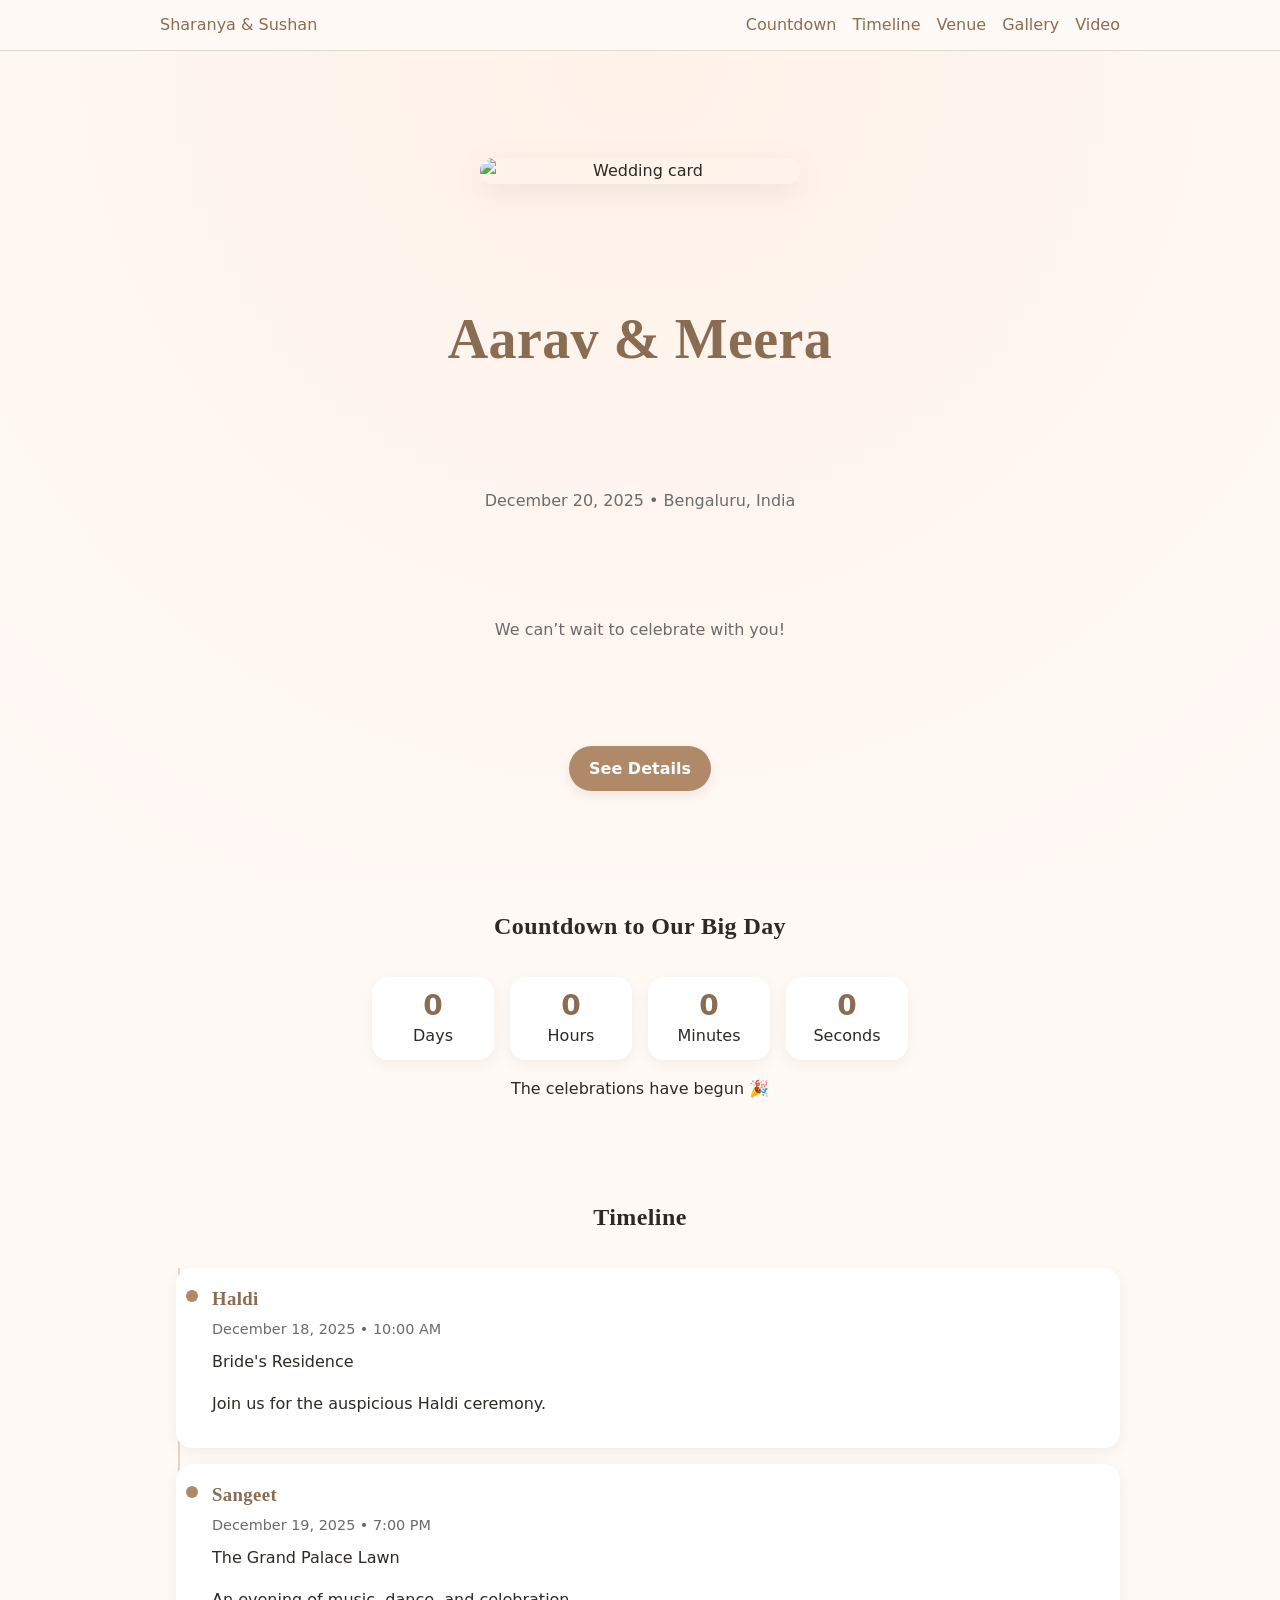
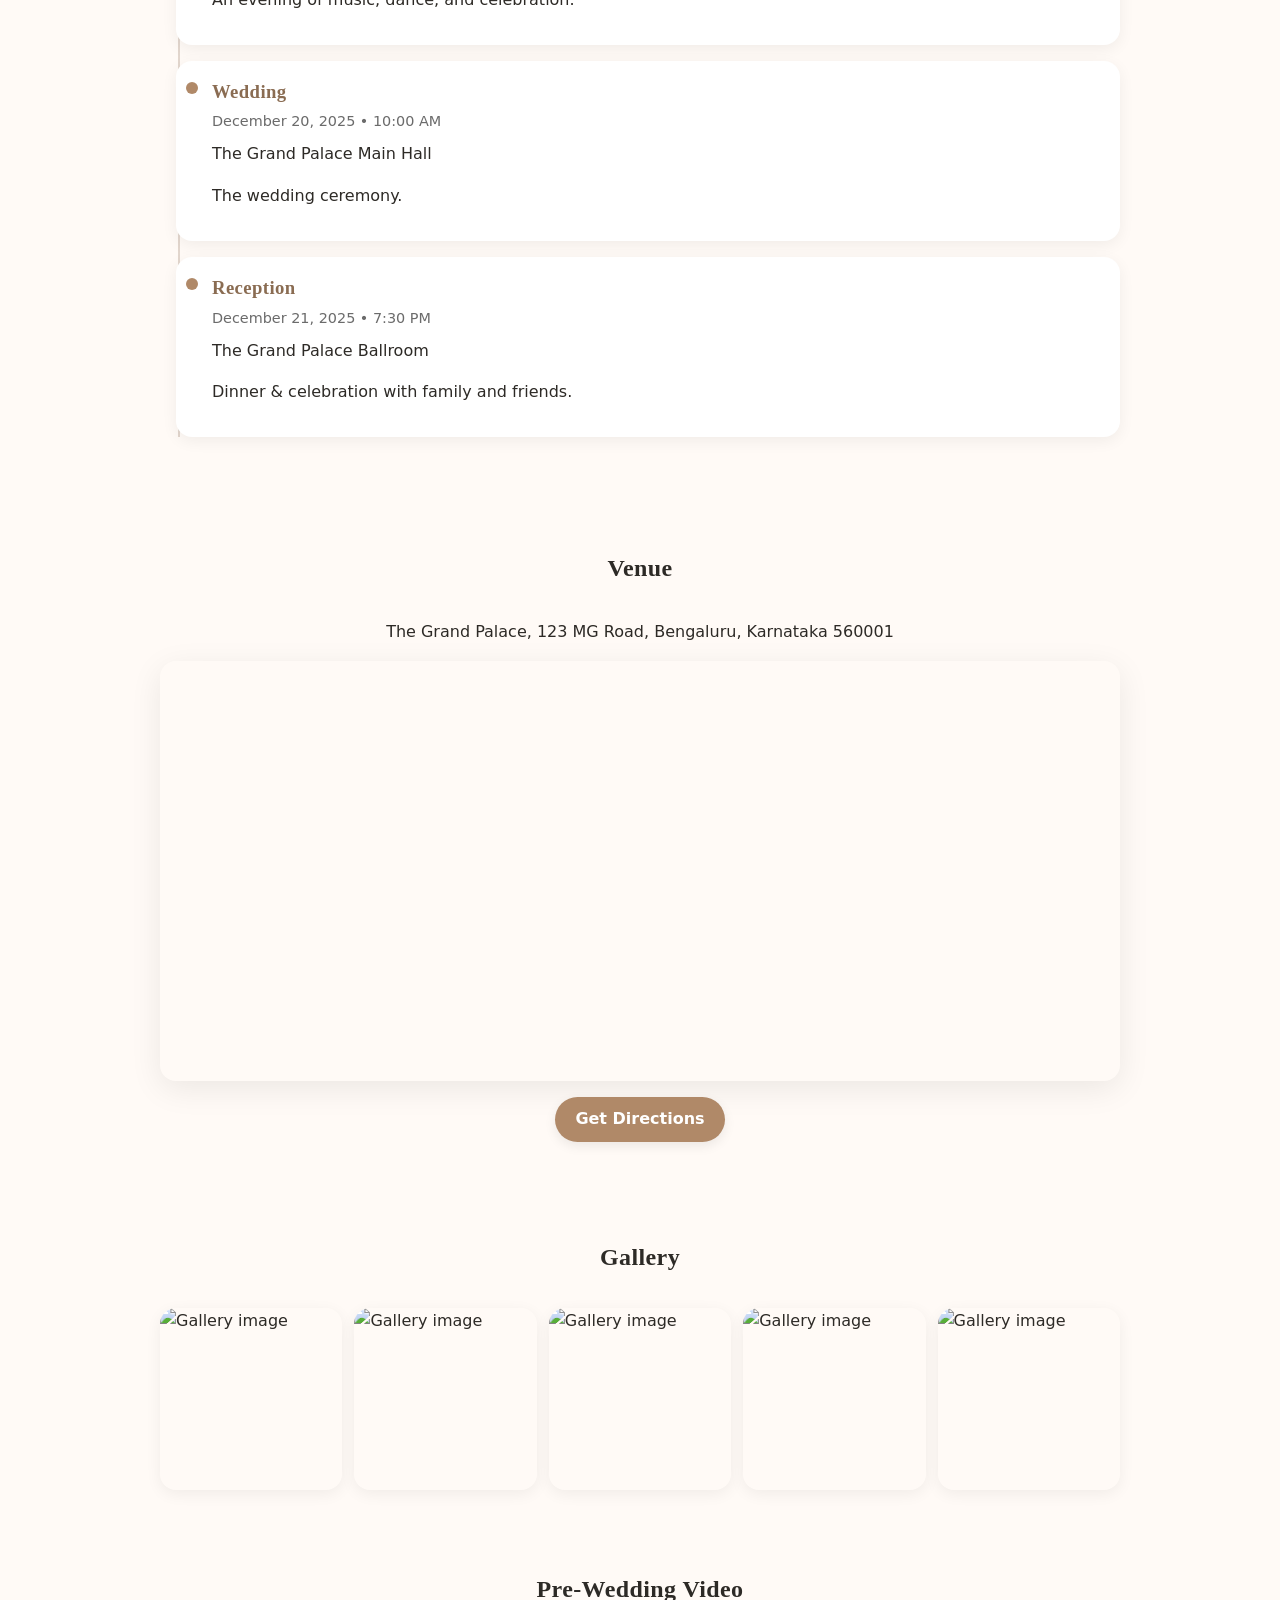
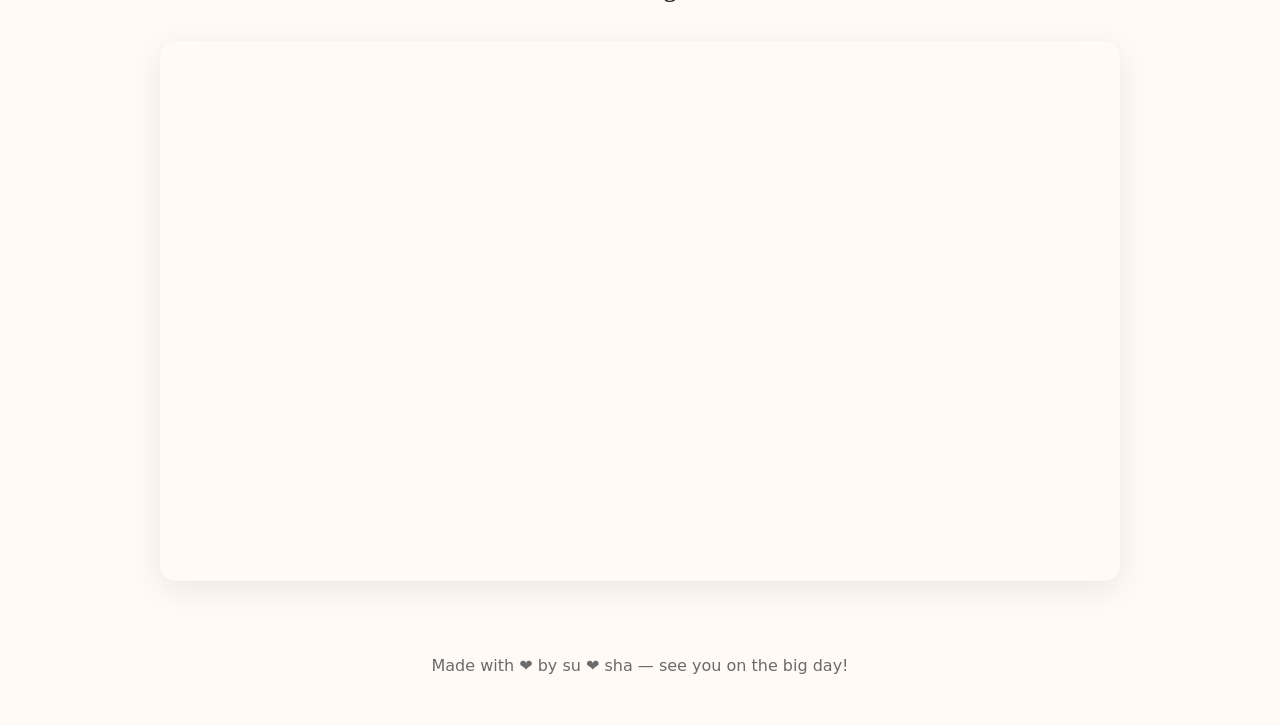
==== commit 11c7e791: "updated images to gallary" ====
--- a/index.html
+++ b/index.html
@@ -120,7 +120,7 @@
 </main>
 
 <footer>
-    Made with ❤️ by us — see you on the big day!
+    Made with ❤ by su ❤️ sha  — see you on the big day!
 </footer>
 
 </body>
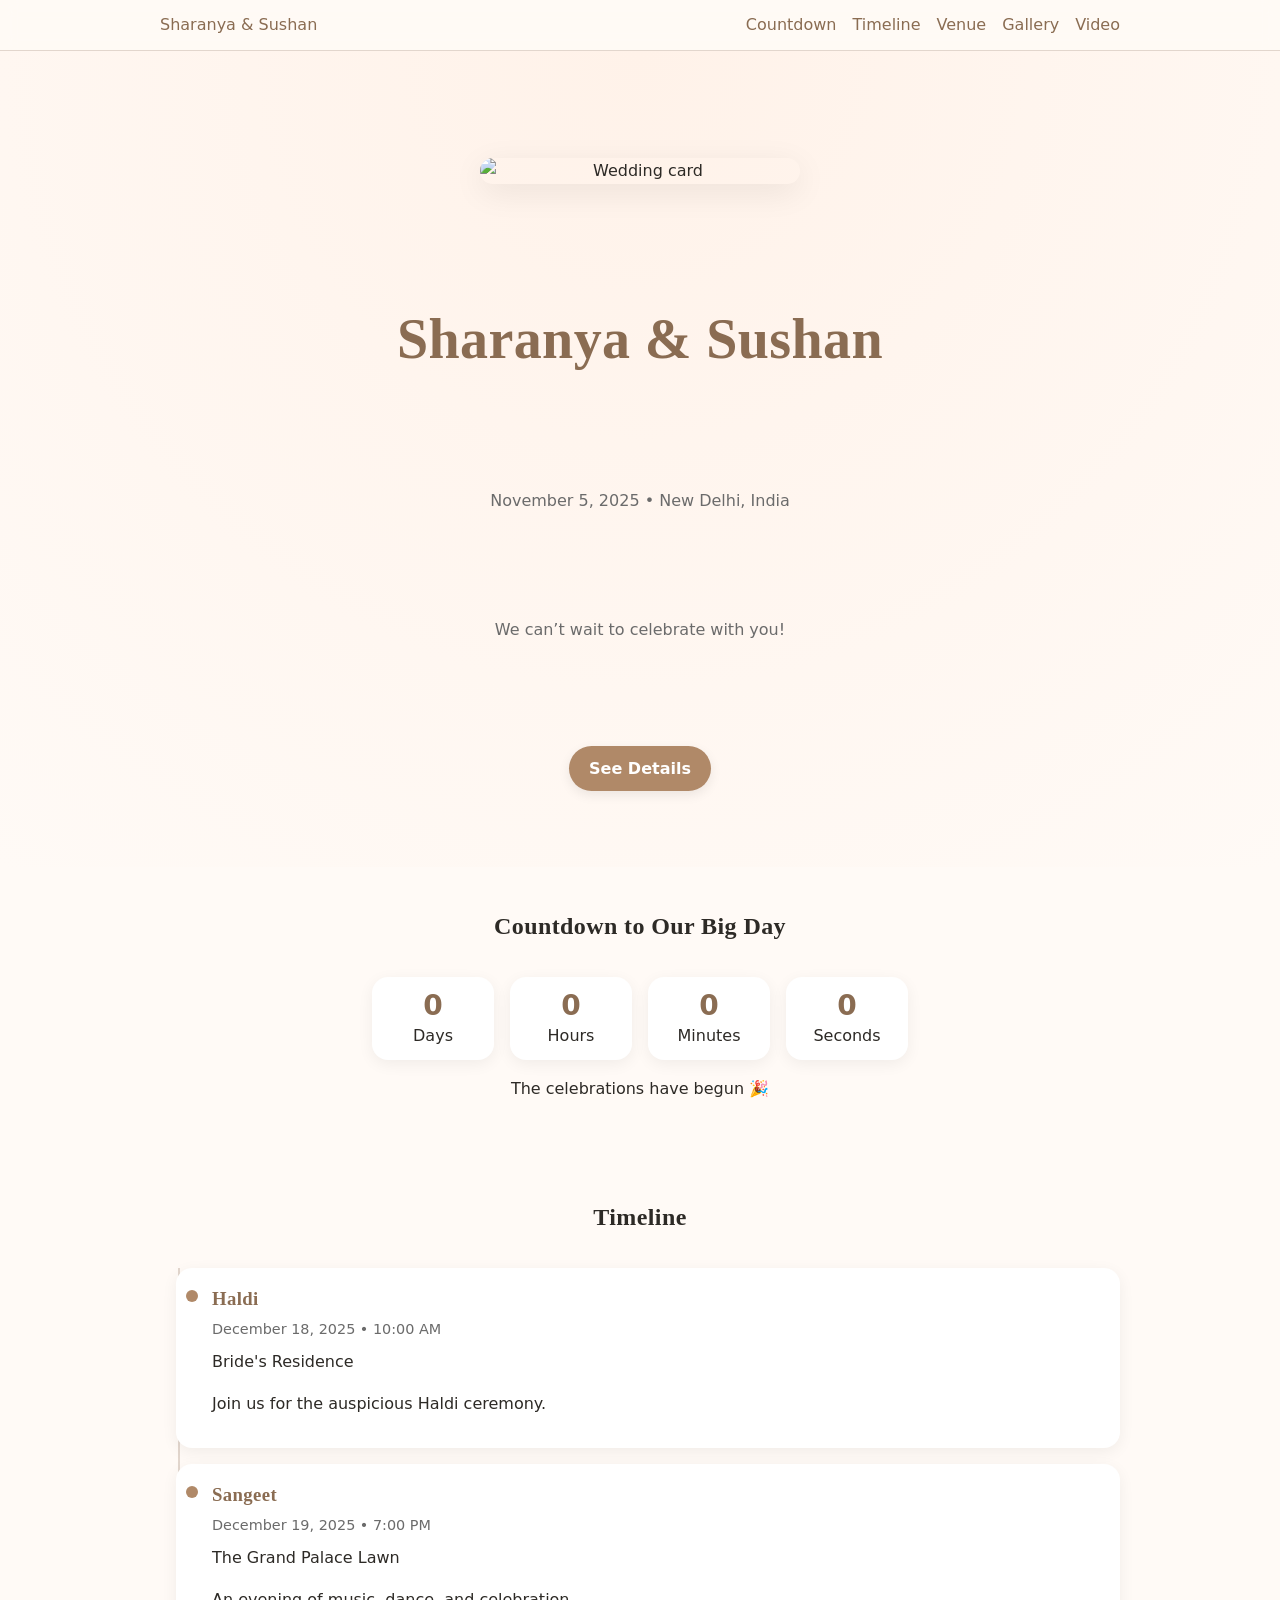
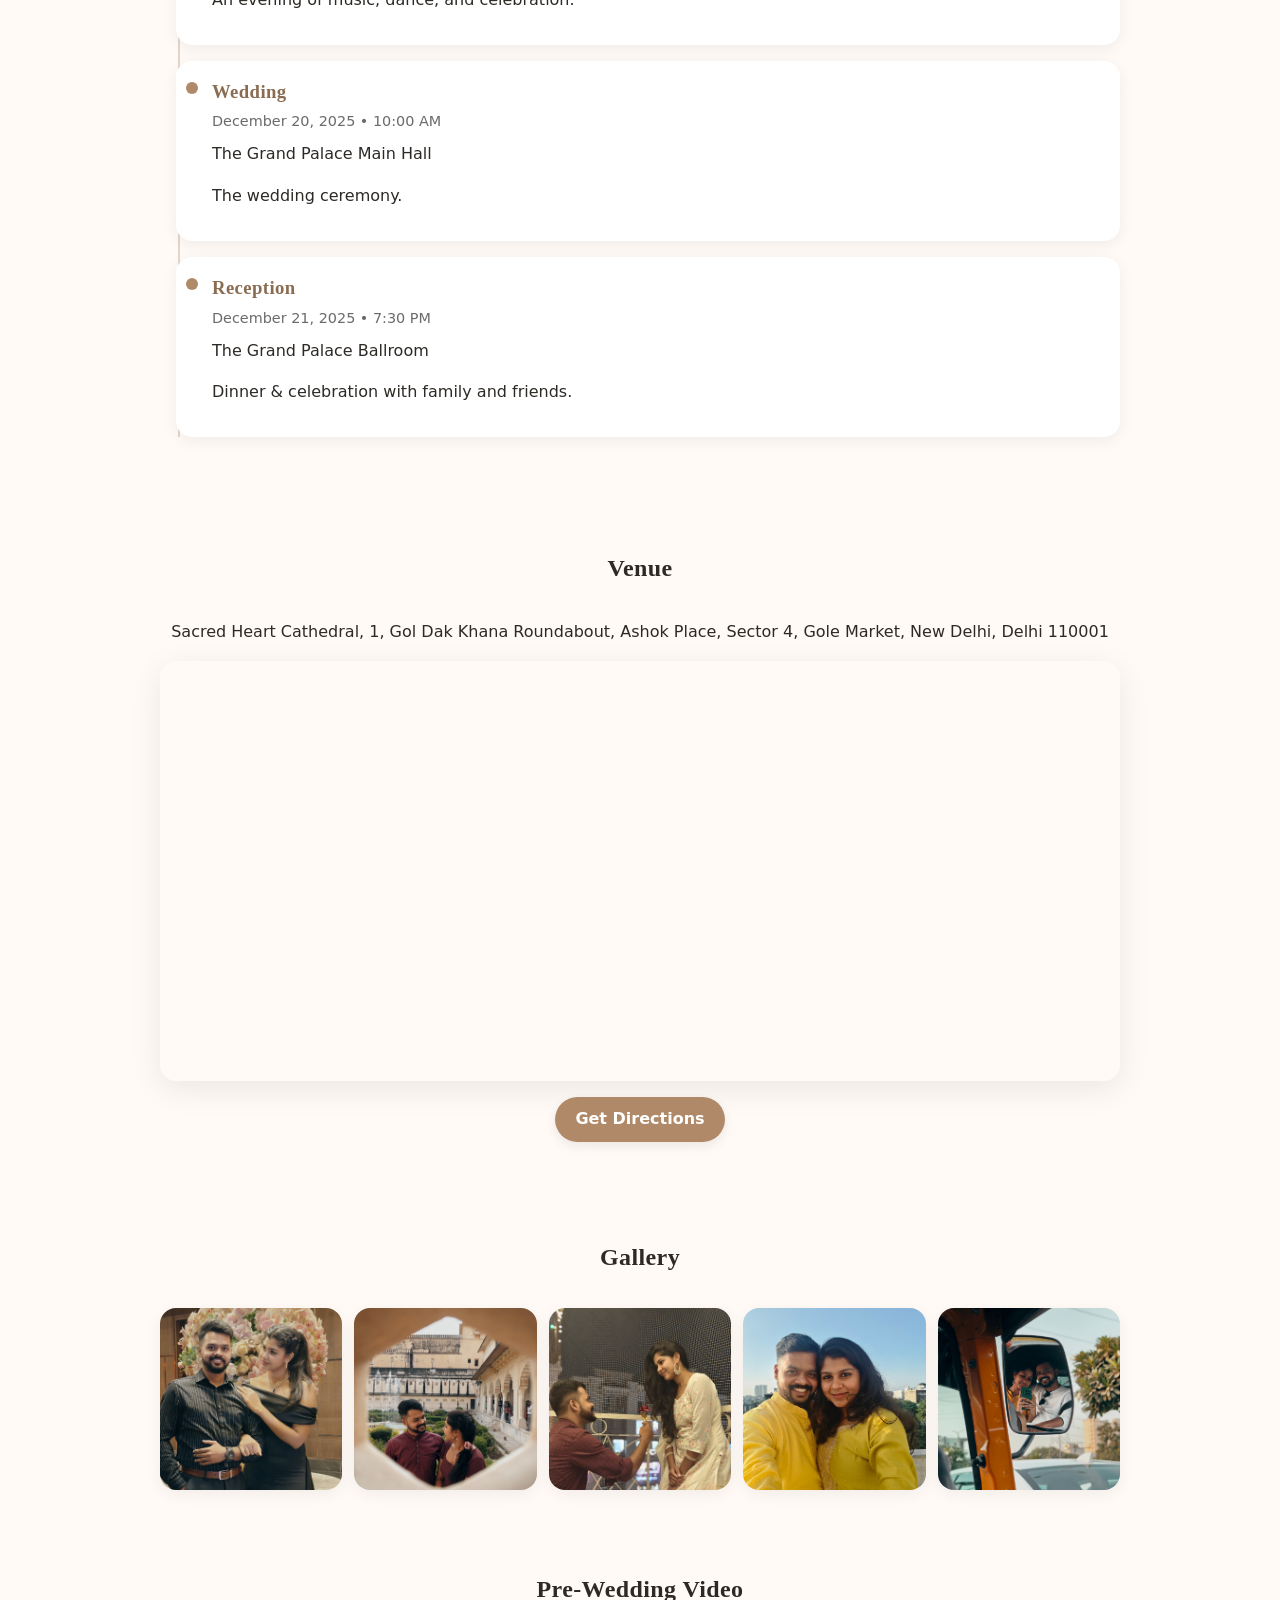
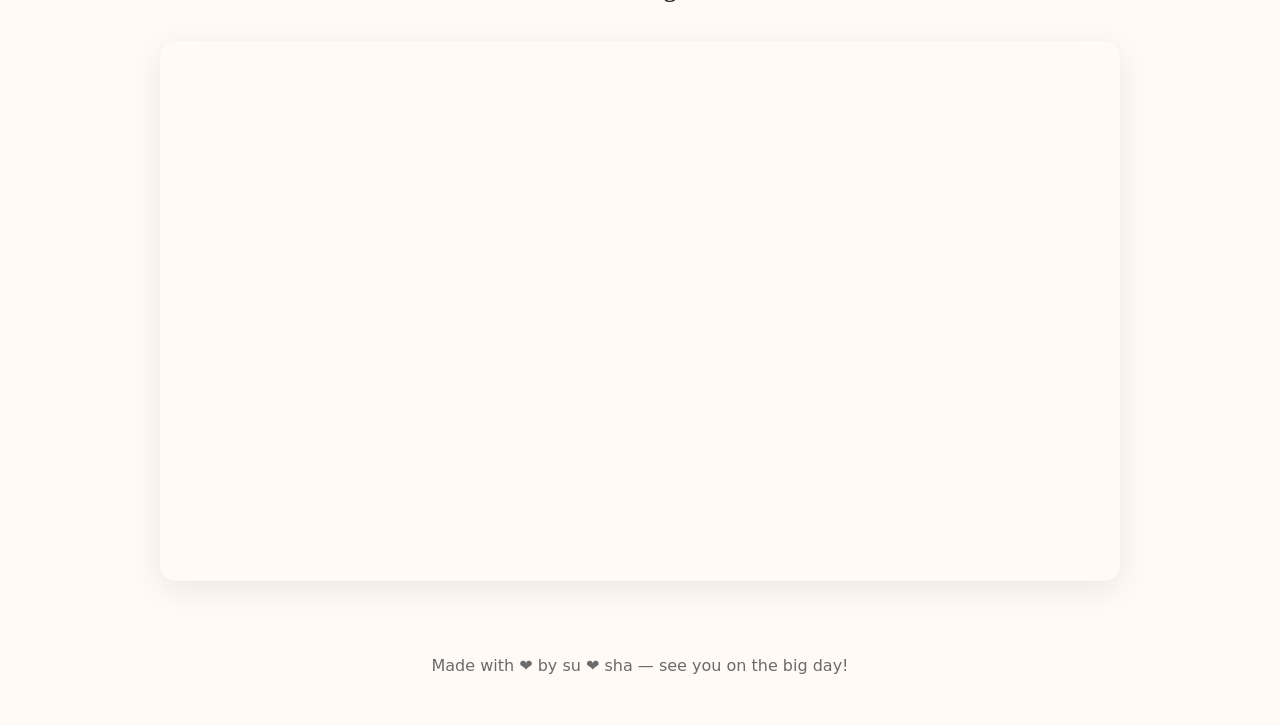
==== commit aa9a41e7: "refresh script added" ====
--- a/index.html
+++ b/index.html
@@ -13,7 +13,22 @@
     <meta name="theme-color" content="#b08968"/>
 
     <link rel="stylesheet" href="style.css"/>
-    <script defer src="main.js"></script>
+    <script>
+        (function () {
+          const v = new Date(document.lastModified).getTime();
+
+          const css = document.createElement('link');
+          css.rel = 'stylesheet';
+          css.href = 'style.css?v=' + v;
+          document.head.appendChild(css);
+
+          const js = document.createElement('script');
+          js.defer = true;
+          js.src = 'main.js?v=' + v;
+          document.head.appendChild(js);
+        })();
+    </script>
+
 </head>
 <body>
 
@@ -120,7 +135,7 @@
 </main>
 
 <footer>
-    Made with ❤ by su ❤️ sha  — see you on the big day!
+    Made with ❤ by su ❤️ sha — see you on the big day!
 </footer>
 
 </body>
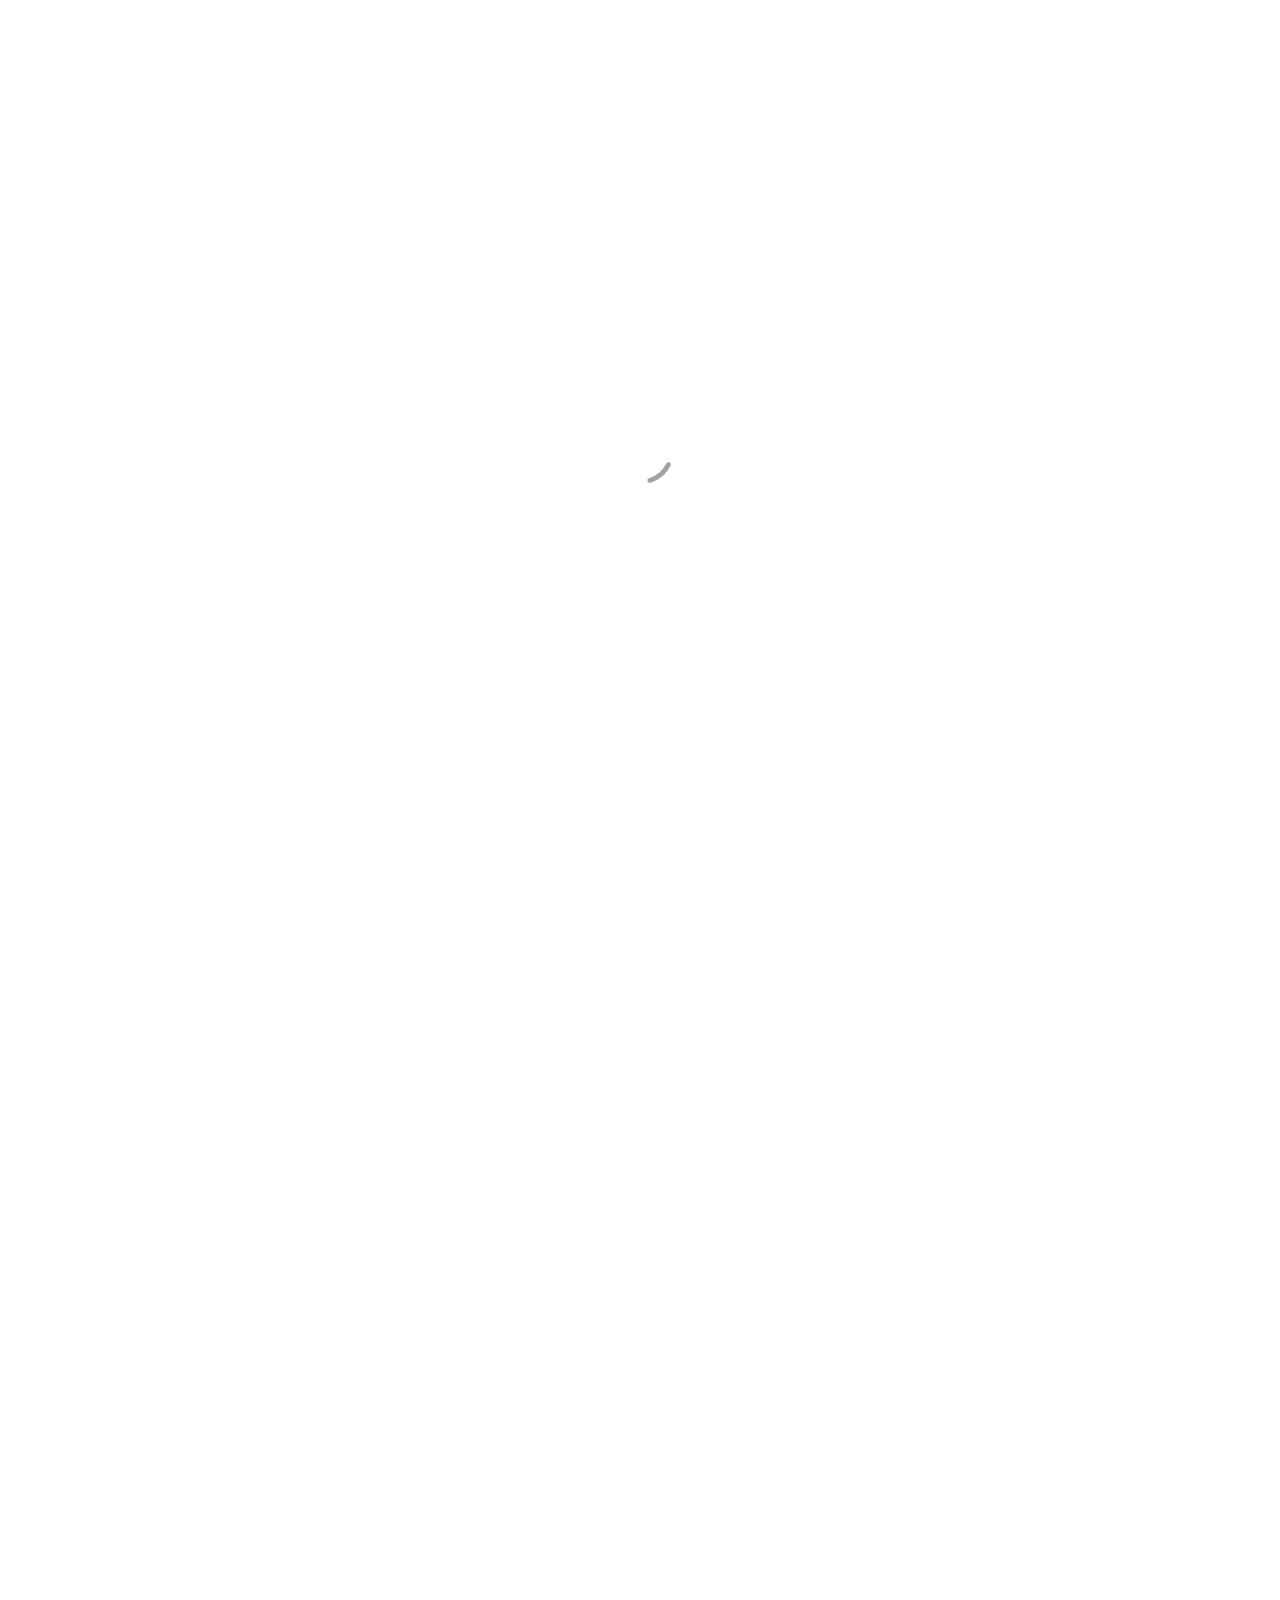
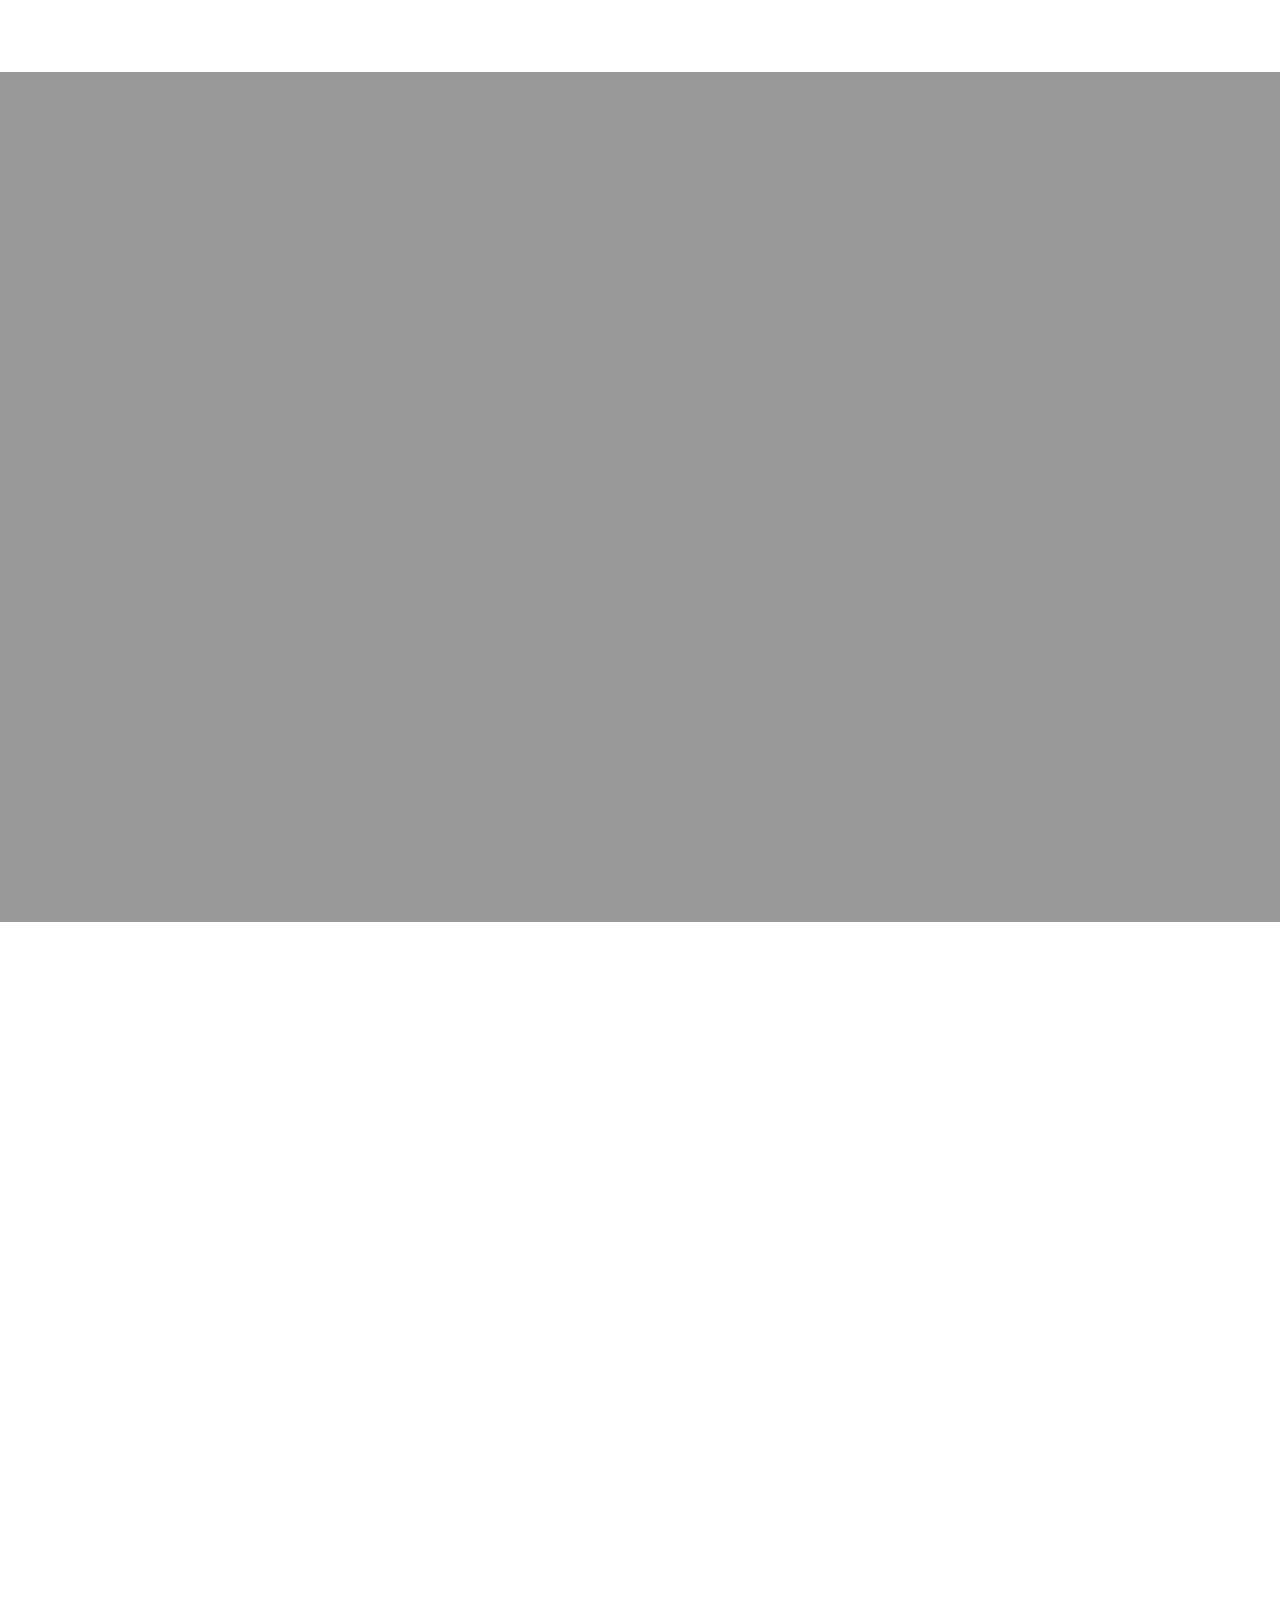
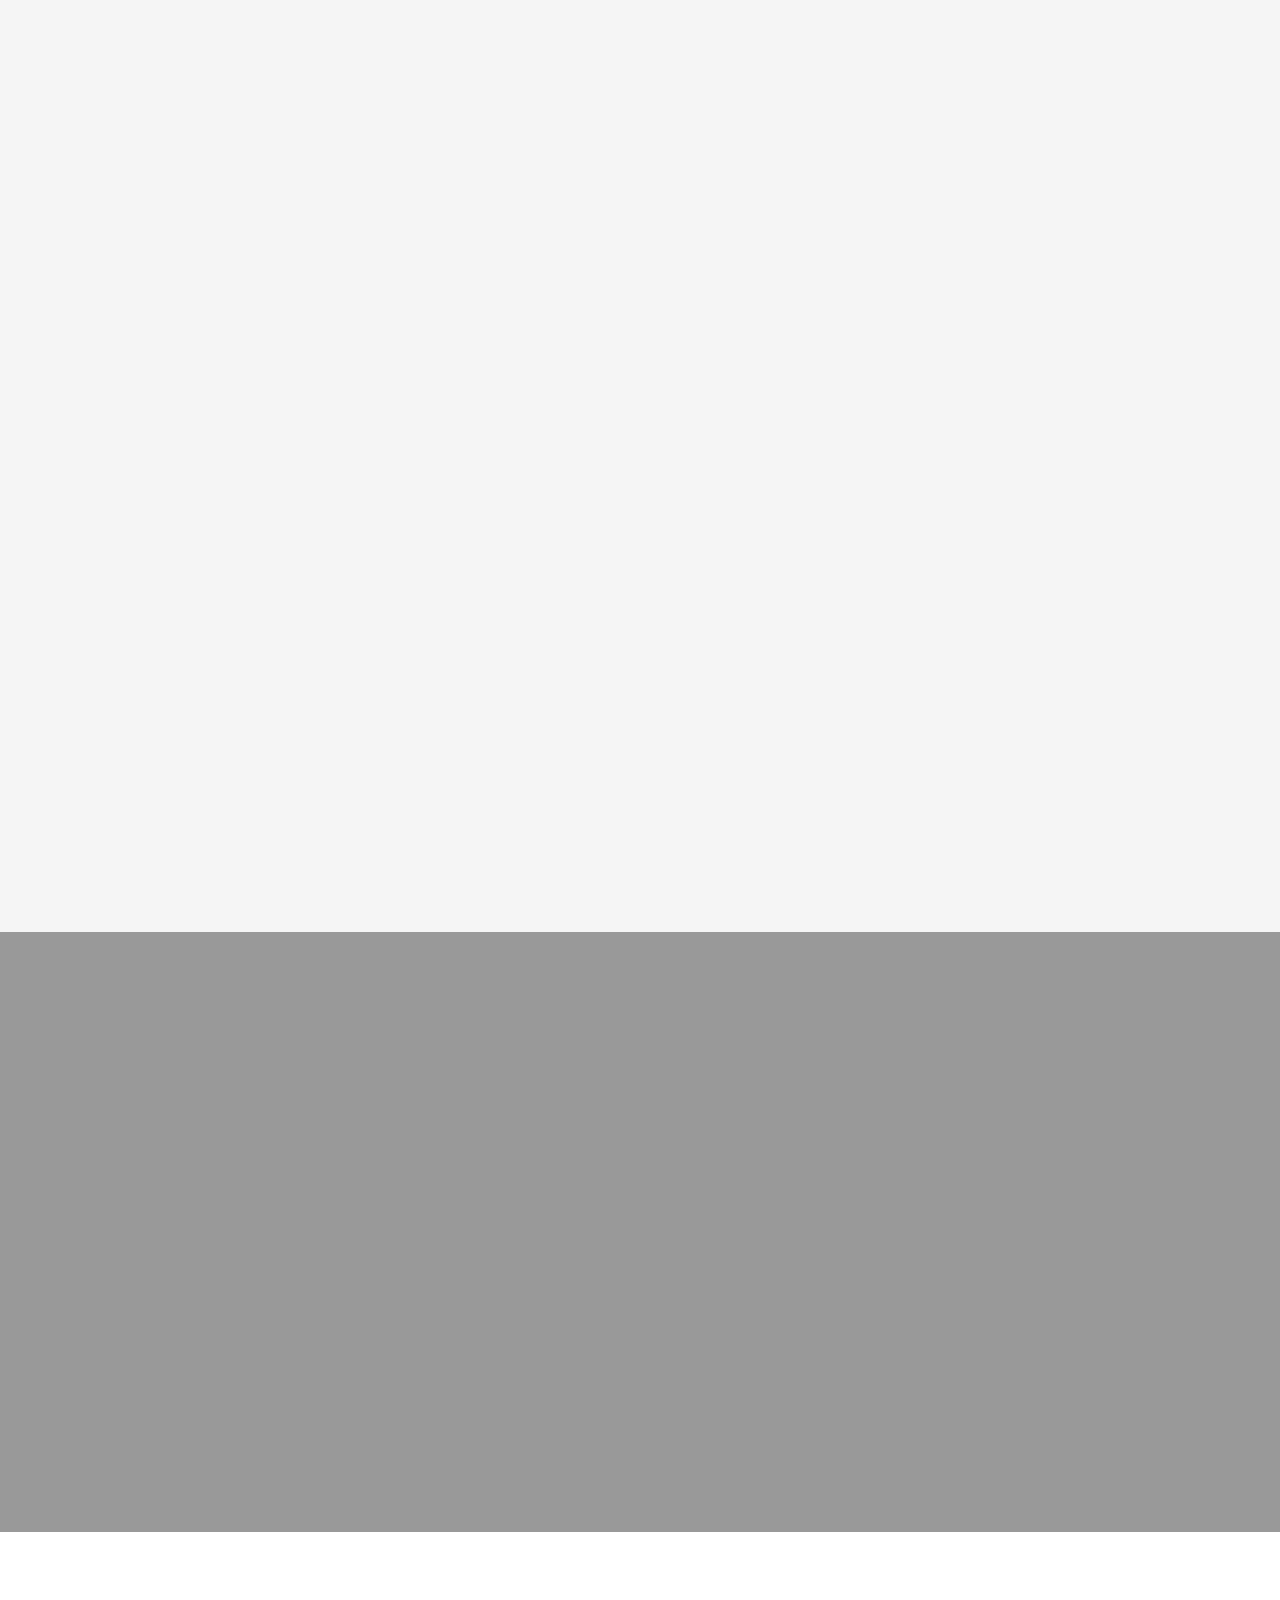
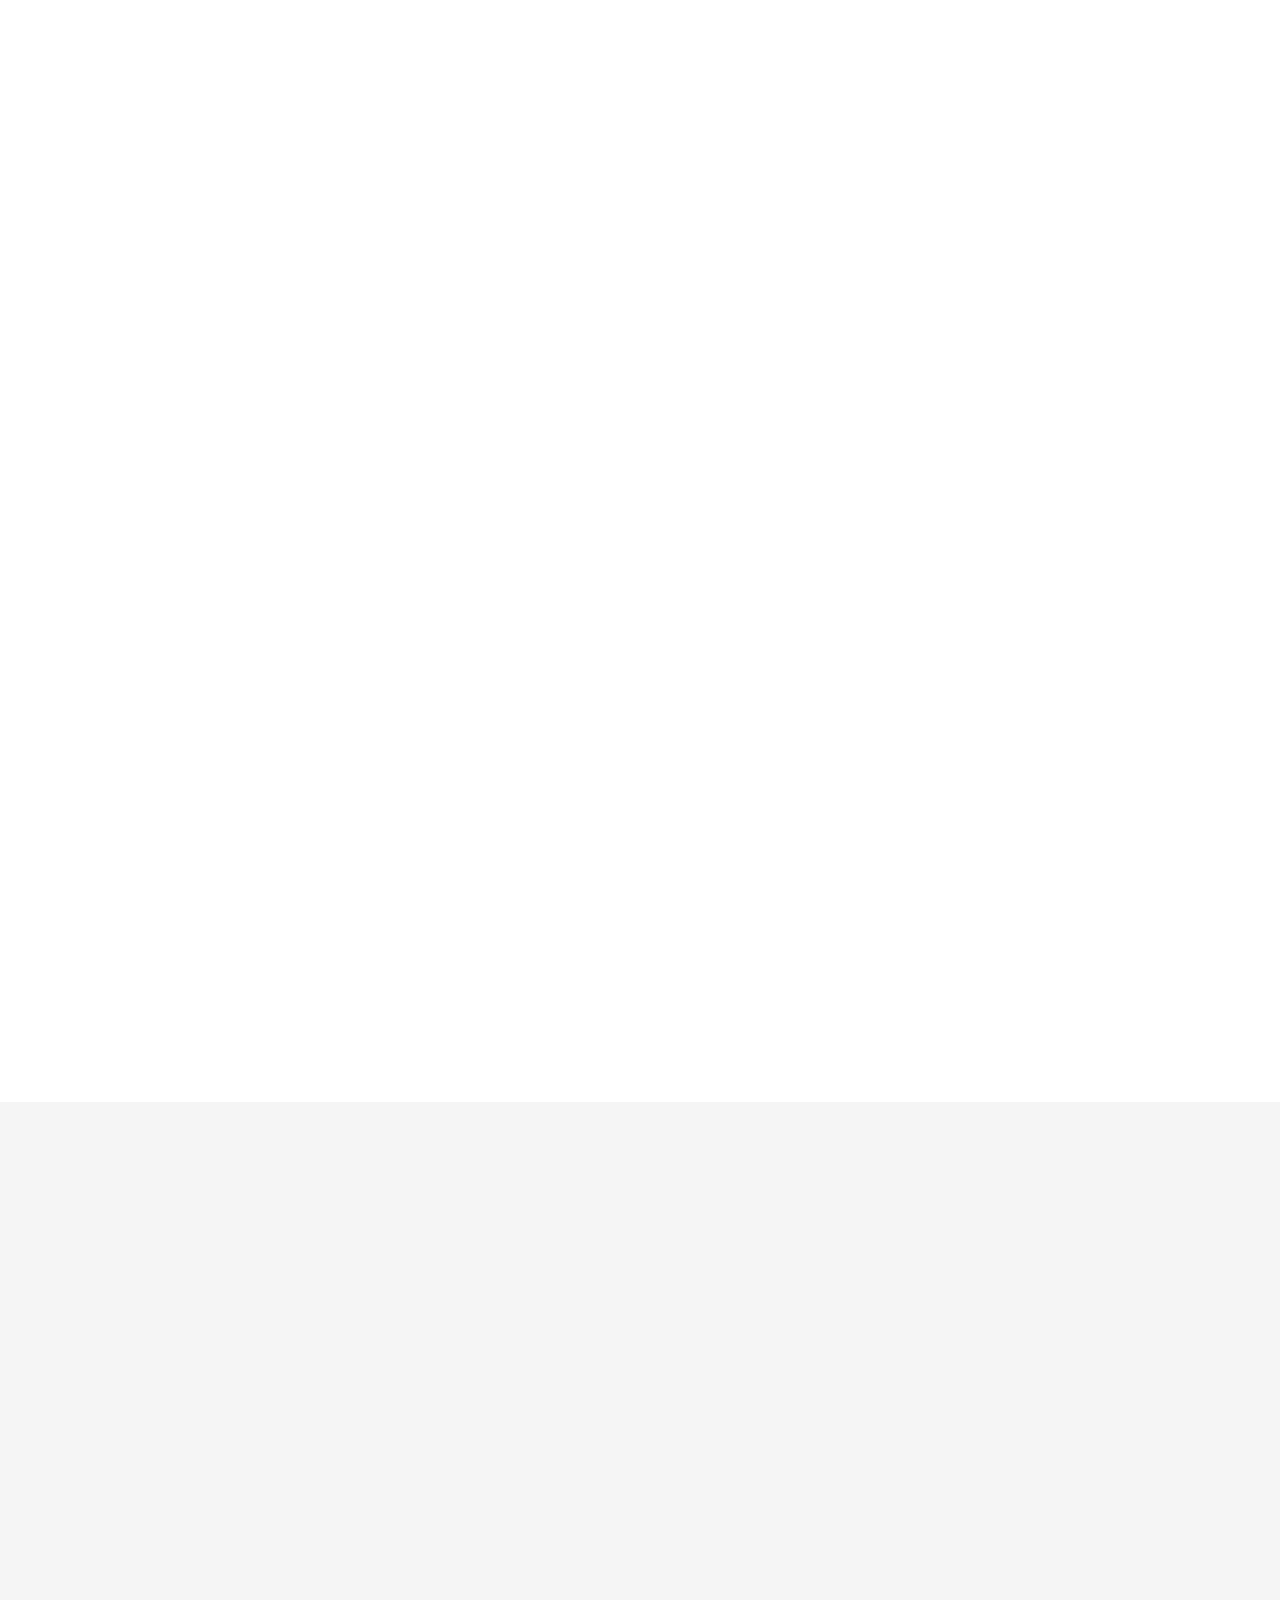
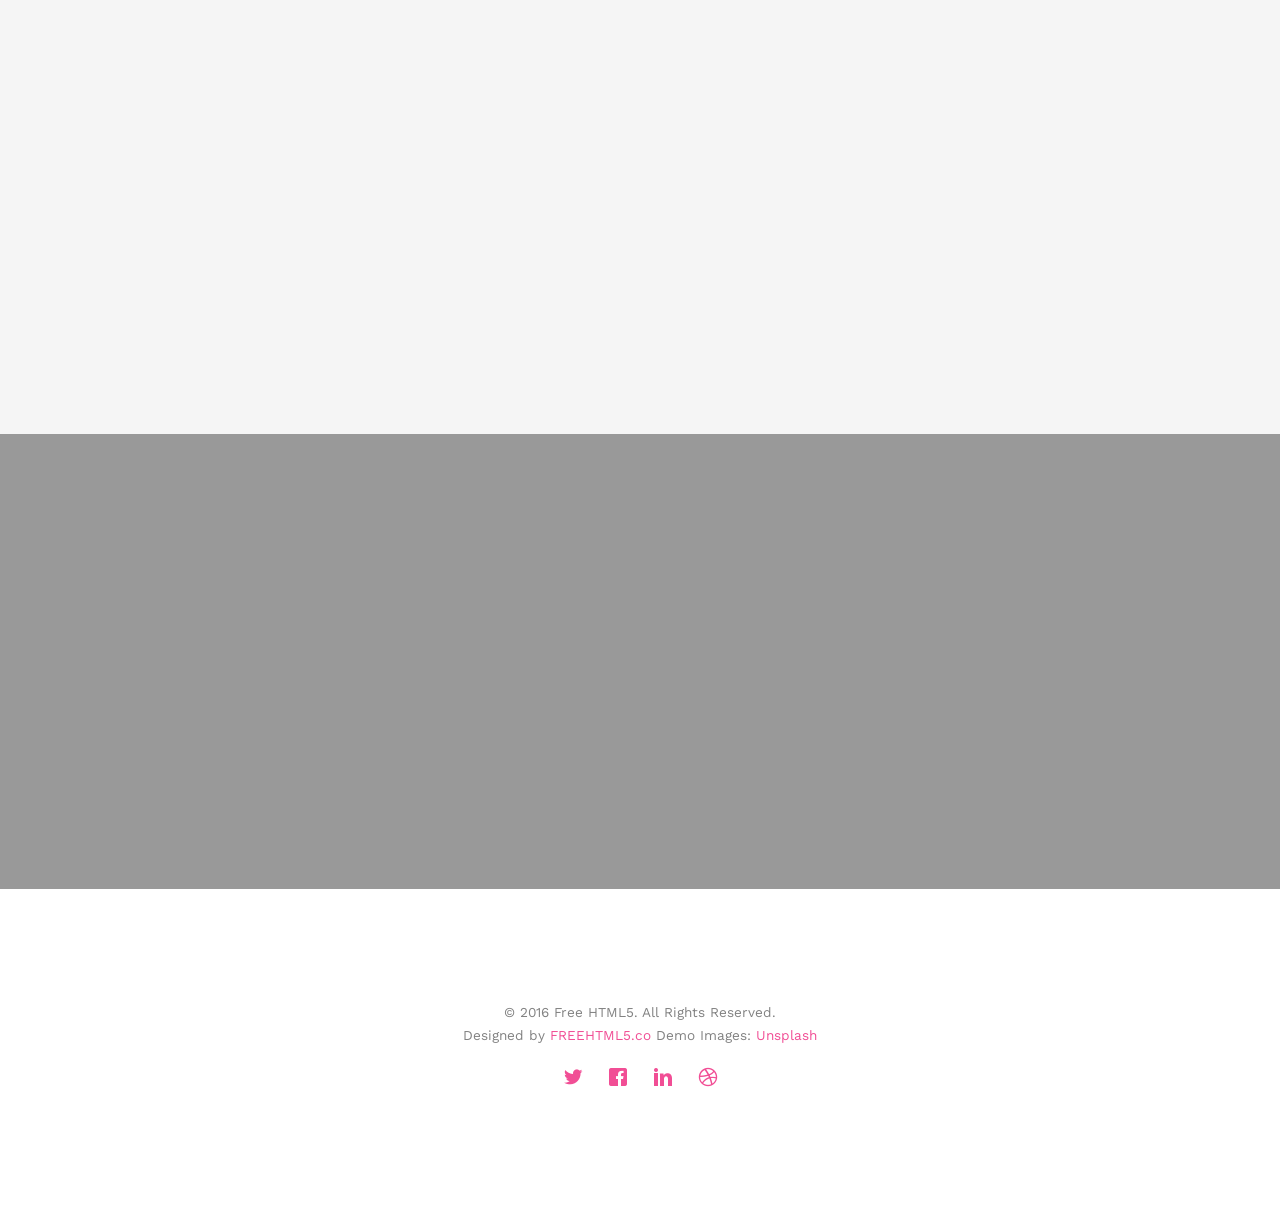
==== commit 9549aae1: "chilku changes" ====
--- a/index.html
+++ b/index.html
@@ -1,142 +1,666 @@
 <!DOCTYPE html>
-<html lang="en">
-<head>
-    <meta charset="utf-8"/>
-    <meta name="viewport" content="width=device-width, initial-scale=1"/>
-    <title> Sharanya Weds Sushan </title>
-    <meta name="description"
-          content="You're invited to the wedding of Sharanya & Sushan. Join us for the celebrations!"/>
-    <meta property="og:title" content="Sharanya Weds Sushan"/>
-    <meta property="og:description" content="Join us for the celebrations!"/>
-    <meta property="og:type" content="website"/>
-    <meta property="og:image" content="assets/wedding-card.gif"/>
-    <meta name="theme-color" content="#b08968"/>
-
-    <link rel="stylesheet" href="style.css"/>
-    <script>
-        (function () {
-          const v = new Date(document.lastModified).getTime();
-
-          const css = document.createElement('link');
-          css.rel = 'stylesheet';
-          css.href = 'style.css?v=' + v;
-          document.head.appendChild(css);
-
-          const js = document.createElement('script');
-          js.defer = true;
-          js.src = 'main.js?v=' + v;
-          document.head.appendChild(js);
-        })();
-    </script>
-
-</head>
-<body>
-
-<header>
-    <nav>
-        <div class="brand"><a href="#top">Sharanya &amp; Sushan</a></div>
-        <ul>
-            <li><a href="#countdown">Countdown</a></li>
-            <li><a href="#timeline">Timeline</a></li>
-            <li><a href="#venue">Venue</a></li>
-            <li><a href="#gallery">Gallery</a></li>
-            <li><a href="#video">Video</a></li>
-        </ul>
-    </nav>
-</header>
-
-<main id="top">
-    <!-- Hero -->
-    <section class="hero">
-        <img src="assets/wedding-card.gif" alt="Wedding card"/>
-        <h1 id="coupleNames">Sharanya &amp; Sushan</h1>
-        <div class="subtitle" id="dateAndPlace"> 5-11-2025 • [Delhi, India]
-        </div>
-        <div class="subtitle">We can’t wait to celebrate with you!</div>
-        <a href="#countdown" class="btn">See Details</a>
-    </section>
-
-    <!-- Countdown -->
-    <section class="container" id="countdown">
-        <h2 class="section-title">Countdown to Our Big Day</h2>
-        <div class="countdown" aria-live="polite">
-            <div class="box">
-                <div class="num" id="days">0</div>
-                <div class="label">Days</div>
-            </div>
-            <div class="box">
-                <div class="num" id="hours">0</div>
-                <div class="label">Hours</div>
-            </div>
-            <div class="box">
-                <div class="num" id="minutes">0</div>
-                <div class="label">Minutes</div>
-            </div>
-            <div class="box">
-                <div class="num" id="seconds">0</div>
-                <div class="label">Seconds</div>
-            </div>
-        </div>
-        <p class="center" id="afterCountdownMsg"
-           style="display:none; margin-top:1rem;">
-            The celebrations have begun 🎉
-        </p>
-    </section>
-
-    <!-- Timeline -->
-    <section class="container" id="timeline">
-        <h2 class="section-title">Timeline</h2>
-        <div class="timeline" id="timelineList"></div>
-    </section>
-
-    <!-- Venue -->
-    <section class="container" id="venue">
-        <h2 class="section-title">Venue</h2>
-        <p class="center" id="venueAddress"> Sacred Heart Cathedral, 1, Gol Dak
-            Khana Roundabout, Ashok Place, Sector 4, Gole Market, New Delhi,
-            Delhi 110001</p>
-        <div class="map-wrapper">
-            <iframe
-                    id="mapFrame"
-                    src=""
-                    width="600" height="450" style="border:0;"
-                    allowfullscreen="" loading="lazy"
-                    referrerpolicy="no-referrer-when-downgrade"></iframe>
-        </div>
-        <p class="center" style="margin-top: 1rem;">
-            <a id="directionLink" href="#" target="_blank" rel="noopener"
-               class="btn">Get Directions</a>
-        </p>
-    </section>
-
-    <!-- Gallery (Optional) -->
-    <section class="container" id="gallery">
-        <h2 class="section-title">Gallery</h2>
-        <div class="gallery-grid" id="galleryGrid"></div>
-    </section>
-
-    <!-- Pre-wedding Video -->
-    <section class="container" id="video">
-        <h2 class="section-title">Pre-Wedding Video</h2>
-        <div class="video-wrapper">
-            <iframe id="videoFrame"
-                    src=""
-                    title="Pre-Wedding Video"
-                    allow="accelerometer; autoplay; clipboard-write; encrypted-media; gyroscope; picture-in-picture; web-share"
-                    allowfullscreen></iframe>
-        </div>
-    </section>
-
-    <!-- Simple Lightbox -->
-    <div class="lightbox" id="lightbox">
-        <img src="" alt=""/>
-    </div>
-
-</main>
-
-<footer>
-    Made with ❤ by su ❤️ sha — see you on the big day!
-</footer>
-
-</body>
+<!--[if lt IE 7]>      <html class="no-js lt-ie9 lt-ie8 lt-ie7"> <![endif]-->
+<!--[if IE 7]>         <html class="no-js lt-ie9 lt-ie8"> <![endif]-->
+<!--[if IE 8]>         <html class="no-js lt-ie9"> <![endif]-->
+<!--[if gt IE 8]><!--> <html class="no-js"> <!--<![endif]-->
+	<head>
+	<meta charset="utf-8">
+	<meta http-equiv="X-UA-Compatible" content="IE=edge">
+	<title>Wedding &mdash; 100% Free Fully Responsive HTML5 Template by FREEHTML5.co</title>
+	<meta name="viewport" content="width=device-width, initial-scale=1">
+	<meta name="description" content="Free HTML5 Template by FREEHTML5.CO" />
+	<meta name="keywords" content="free html5, free template, free bootstrap, html5, css3, mobile first, responsive" />
+	<meta name="author" content="FREEHTML5.CO" />
+
+  <!-- 
+	//////////////////////////////////////////////////////
+
+	FREE HTML5 TEMPLATE 
+	DESIGNED & DEVELOPED by FREEHTML5.CO
+		
+	Website: 		http://freehtml5.co/
+	Email: 			info@freehtml5.co
+	Twitter: 		http://twitter.com/fh5co
+	Facebook: 		https://www.facebook.com/fh5co
+
+	//////////////////////////////////////////////////////
+	 -->
+
+  	<!-- Facebook and Twitter integration -->
+	<meta property="og:title" content=""/>
+	<meta property="og:image" content=""/>
+	<meta property="og:url" content=""/>
+	<meta property="og:site_name" content=""/>
+	<meta property="og:description" content=""/>
+	<meta name="twitter:title" content="" />
+	<meta name="twitter:image" content="" />
+	<meta name="twitter:url" content="" />
+	<meta name="twitter:card" content="" />
+
+	<link href='https://fonts.googleapis.com/css?family=Work+Sans:400,300,600,400italic,700' rel='stylesheet' type='text/css'>
+	<link href="https://fonts.googleapis.com/css?family=Sacramento" rel="stylesheet">
+	
+	<!-- Animate.css -->
+	<link rel="stylesheet" href="css/animate.css">
+	<!-- Icomoon Icon Fonts-->
+	<link rel="stylesheet" href="css/icomoon.css">
+	<!-- Bootstrap  -->
+	<link rel="stylesheet" href="css/bootstrap.css">
+
+	<!-- Magnific Popup -->
+	<link rel="stylesheet" href="css/magnific-popup.css">
+
+	<link rel="stylesheet" href="css/countdown.css">
+	<link rel="stylesheet" href="css/card.css">
+	<!-- Owl Carousel  -->
+	<link rel="stylesheet" href="css/owl.carousel.min.css">
+	<link rel="stylesheet" href="css/owl.theme.default.min.css">
+
+	<!-- Theme style  -->
+	<link rel="stylesheet" href="css/style.css">
+
+	<!-- Modernizr JS -->
+	<script src="js/modernizr-2.6.2.min.js"></script>
+	<!-- FOR IE9 below -->
+	<!--[if lt IE 9]>
+	<script src="js/respond.min.js"></script>
+	<![endif]-->
+
+	<script>
+    function updateCountdown() {
+      const target = new Date("2025-11-05T09:30:00Z"); // 3:00 PM IST in UTC
+      const now = new Date();
+      const diff = target - now;
+
+      if (diff <= 0) {
+        document.getElementById("days").textContent = "00";
+        document.getElementById("hours").textContent = "00";
+        document.getElementById("minutes").textContent = "00";
+        document.getElementById("seconds").textContent = "00";
+        clearInterval(interval);
+        return;
+      }
+
+      const days = Math.floor(diff / (1000 * 60 * 60 * 24));
+      const hours = Math.floor((diff / (1000 * 60 * 60)) % 24);
+      const minutes = Math.floor((diff / (1000 * 60)) % 60);
+      const seconds = Math.floor((diff / 1000) % 60);
+
+      document.getElementById("days").textContent = days;
+      document.getElementById("hours").textContent = hours;
+      document.getElementById("minutes").textContent = minutes;
+      document.getElementById("seconds").textContent = seconds;
+    }
+
+    const interval = setInterval(updateCountdown, 1000);
+    updateCountdown();
+  	</script>
+
+	</head>
+	<body>
+		
+	<div class="fh5co-loader"></div>
+	
+	<div id="page">
+	<nav class="fh5co-nav" role="navigation">
+		<div class="container">
+			<div class="row">
+				<div class="col-xs-2">
+					<div id="fh5co-logo"><a href="index.html">SS<strong>.</strong></a></div>
+				</div>
+				<div class="col-xs-10 text-right menu-1">
+					<ul>
+						<li class="active"><a href="index.html">Home</a></li>
+						<li><a href="about.html">Story</a></li>
+						<li class="has-dropdown">
+							<a href="gallery.html">Gallery</a>
+						</li>
+					</ul>
+				</div>
+			</div>
+			
+		</div>
+	</nav>
+
+	<header id="fh5co-header" class="fh5co-cover" role="banner" style="background-image:url(images/img_bg_2.jpg);" data-stellar-background-ratio="0.5">
+		<div class="overlay"></div>
+		<div class="container">
+			<div class="row">
+				<div class="col-md-8 col-md-offset-2 text-center">
+					<div class="display-t">
+						<div class="display-tc animate-box" data-animate-effect="fadeIn">
+							<h1>Sushan &amp; Sharanya</h1>
+							<h2>We Are Getting Married</h2>
+							<div class="countdown-container">
+								<div class="countdown-item">
+									<div class="number" id="days">00</div>
+									<div class="label">DAYS</div>
+								</div>
+								<div class="countdown-item">
+									<div class="number" id="hours">00</div>
+									<div class="label">HOUR</div>
+								</div>
+								<div class="countdown-item">
+									<div class="number" id="minutes">00</div>
+									<div class="label">MINUTES</div>
+								</div>
+								<div class="countdown-item">
+									<div class="number" id="seconds">00</div>
+									<div class="label">SECONDS</div>
+								</div>
+							</div>
+						</div>
+					</div>
+				</div>
+			</div>
+		</div>
+	</header>
+
+	<div id="fh5co-couple">
+		<div class="container">
+			<div class="row">
+				<div class="col-md-8 col-md-offset-2 text-center fh5co-heading animate-box">
+					<h2>Welcome!</h2>
+					<h3>November 5th, 2025.</h3>
+					<h3>Scared Heart Cathedral.</h3>
+					<h3>Karol Bagh, New Delhi.</h3>
+					<p>We invited you to celebrate our wedding</p>
+				</div>
+			</div>
+			<div class="couple-wrap animate-box">
+				<div class="couple-half">
+					<div class="groom">
+						<img src="images/groom.jpg" alt="groom" class="img-responsive">
+					</div>
+					<div class="desc-groom">
+						<h3>Joefrey Mahusay</h3>
+						<p>Far far away, behind the word mountains, far from the countries Vokalia and Consonantia, there live the blind texts. Separated they live in Bookmarksgrove</p>
+					</div>
+				</div>
+				<p class="heart text-center"><i class="icon-heart2"></i></p>
+				<div class="couple-half">
+					<div class="bride">
+						<img src="images/bride.jpg" alt="groom" class="img-responsive">
+					</div>
+					<div class="desc-bride">
+						<h3>Sheila Mahusay</h3>
+						<p>Far far away, behind the word mountains, far from the countries Vokalia and Consonantia, there live the blind texts. Separated they live in Bookmarksgrove</p>
+					</div>
+				</div>
+			</div>
+		</div>
+	</div>
+
+	<div id="fh5co-event" class="fh5co-bg" style="background-image:url(images/img_bg_3.jpg);">
+		<div class="overlay"></div>
+		<div class="container">
+			<div class="row">
+				<div class="col-md-8 col-md-offset-2 text-center fh5co-heading animate-box">
+					<span>Our Special Events</span>
+					<h2>Wedding Events</h2>
+				</div>
+			</div>
+			<div class="row">
+				<div class="display-t">
+					<div class="display-tc">
+						<div class="col-md-10 col-md-offset-1">
+							<div class="col-md-6 col-sm-6 text-center">
+								<div class="event-wrap animate-box">
+									<h3>Main Ceremony</h3>
+									<div class="event-col">
+										<i class="icon-clock"></i>
+										<span>4:00 PM</span>
+										<span>6:00 PM</span>
+									</div>
+									<div class="event-col">
+										<i class="icon-calendar"></i>
+										<span>Monday 28</span>
+										<span>November, 2016</span>
+									</div>
+									<p>Far far away, behind the word mountains, far from the countries Vokalia and Consonantia, there live the blind texts. Separated they live in Bookmarksgrove right at the coast of the Semantics, a large language ocean.</p>
+								</div>
+							</div>
+							<div class="col-md-6 col-sm-6 text-center">
+								<div class="event-wrap animate-box">
+									<h3>Wedding Party</h3>
+									<div class="event-col">
+										<i class="icon-clock"></i>
+										<span>7:00 PM</span>
+										<span>12:00 AM</span>
+									</div>
+									<div class="event-col">
+										<i class="icon-calendar"></i>
+										<span>Monday 28</span>
+										<span>November, 2016</span>
+									</div>
+									<p>Far far away, behind the word mountains, far from the countries Vokalia and Consonantia, there live the blind texts. Separated they live in Bookmarksgrove right at the coast of the Semantics, a large language ocean.</p>
+								</div>
+							</div>
+						</div>
+					</div>
+				</div>
+			</div>
+		</div>
+	</div>
+
+	<div id="fh5co-couple-story">
+		<div class="container">
+			<div class="row">
+				<div class="col-md-8 col-md-offset-2 text-center fh5co-heading animate-box">
+					<span>We Love Each Other</span>
+					<h2>Our Story</h2>
+					<p>Far far away, behind the word mountains, far from the countries Vokalia and Consonantia, there live the blind texts.</p>
+				</div>
+			</div>
+			<div class="row">
+				<div class="col-md-12 col-md-offset-0">
+					<ul class="timeline animate-box">
+						<li class="animate-box">
+							<div class="timeline-badge" style="background-image:url(images/couple-1.jpg);"></div>
+							<div class="timeline-panel">
+								<div class="timeline-heading">
+									<h3 class="timeline-title">First We Meet</h3>
+									<span class="date">December 25, 2015</span>
+								</div>
+								<div class="timeline-body">
+									<p>Far far away, behind the word mountains, far from the countries Vokalia and Consonantia, there live the blind texts. Separated they live in Bookmarksgrove right at the coast of the Semantics, a large language ocean.</p>
+								</div>
+							</div>
+						</li>
+						<li class="timeline-inverted animate-box">
+							<div class="timeline-badge" style="background-image:url(images/couple-2.jpg);"></div>
+							<div class="timeline-panel">
+								<div class="timeline-heading">
+									<h3 class="timeline-title">First Date</h3>
+									<span class="date">December 28, 2015</span>
+								</div>
+								<div class="timeline-body">
+									<p>Far far away, behind the word mountains, far from the countries Vokalia and Consonantia, there live the blind texts. Separated they live in Bookmarksgrove right at the coast of the Semantics, a large language ocean.</p>
+								</div>
+							</div>
+						</li>
+						<li class="animate-box">
+							<div class="timeline-badge" style="background-image:url(images/couple-3.jpg);"></div>
+							<div class="timeline-panel">
+								<div class="timeline-heading">
+									<h3 class="timeline-title">In A Relationship</h3>
+									<span class="date">January 1, 2016</span>
+								</div>
+								<div class="timeline-body">
+									<p>Far far away, behind the word mountains, far from the countries Vokalia and Consonantia, there live the blind texts. Separated they live in Bookmarksgrove right at the coast of the Semantics, a large language ocean.</p>
+								</div>
+							</div>
+						</li>
+			    	</ul>
+				</div>
+			</div>
+		</div>
+	</div>
+
+	<div id="fh5co-gallery" class="fh5co-section-gray">
+		<div class="container">
+			<div class="row">
+				<div class="col-md-8 col-md-offset-2 text-center fh5co-heading animate-box">
+					<span>Our Memories</span>
+					<h2>Wedding Gallery</h2>
+					<p>Far far away, behind the word mountains, far from the countries Vokalia and Consonantia, there live the blind texts.</p>
+				</div>
+			</div>
+			<div class="row row-bottom-padded-md">
+				<div class="col-md-12">
+					<ul id="fh5co-gallery-list">
+						
+						<li class="one-third animate-box" data-animate-effect="fadeIn" style="background-image: url(images/gallery-1.jpg); "> 
+						<a href="images/gallery-1.jpg">
+							<div class="case-studies-summary">
+								<span>14 Photos</span>
+								<h2>Two Glas of Juice</h2>
+							</div>
+						</a>
+					</li>
+					<li class="one-third animate-box" data-animate-effect="fadeIn" style="background-image: url(images/gallery-2.jpg); ">
+						<a href="#" class="color-2">
+							<div class="case-studies-summary">
+								<span>30 Photos</span>
+								<h2>Timer starts now!</h2>
+							</div>
+						</a>
+					</li>
+
+
+					<li class="one-third animate-box" data-animate-effect="fadeIn" style="background-image: url(images/gallery-3.jpg); ">
+						<a href="#" class="color-3">
+							<div class="case-studies-summary">
+								<span>90 Photos</span>
+								<h2>Beautiful sunset</h2>
+							</div>
+						</a>
+					</li>
+					<li class="one-third animate-box" data-animate-effect="fadeIn" style="background-image: url(images/gallery-4.jpg); ">
+						<a href="#" class="color-4">
+							<div class="case-studies-summary">
+								<span>12 Photos</span>
+								<h2>Company's Conference Room</h2>
+							</div>
+						</a>
+					</li>
+
+						<li class="one-third animate-box" data-animate-effect="fadeIn" style="background-image: url(images/gallery-5.jpg); ">
+							<a href="#" class="color-3">
+								<div class="case-studies-summary">
+									<span>50 Photos</span>
+									<h2>Useful baskets</h2>
+								</div>
+							</a>
+						</li>
+						<li class="one-third animate-box" data-animate-effect="fadeIn" style="background-image: url(images/gallery-6.jpg); ">
+							<a href="#" class="color-4">
+								<div class="case-studies-summary">
+									<span>45 Photos</span>
+									<h2>Skater man in the road</h2>
+								</div>
+							</a>
+						</li>
+
+						<li class="one-third animate-box" data-animate-effect="fadeIn" style="background-image: url(images/gallery-7.jpg); ">
+							<a href="#" class="color-4">
+								<div class="case-studies-summary">
+									<span>35 Photos</span>
+									<h2>Two Glas of Juice</h2>
+								</div>
+							</a>
+						</li>
+
+						<li class="one-third animate-box" data-animate-effect="fadeIn" style="background-image: url(images/gallery-8.jpg); "> 
+							<a href="#" class="color-5">
+								<div class="case-studies-summary">
+									<span>90 Photos</span>
+									<h2>Timer starts now!</h2>
+								</div>
+							</a>
+						</li>
+						<li class="one-third animate-box" data-animate-effect="fadeIn" style="background-image: url(images/gallery-9.jpg); ">
+							<a href="#" class="color-6">
+								<div class="case-studies-summary">
+									<span>56 Photos</span>
+									<h2>Beautiful sunset</h2>
+								</div>
+							</a>
+						</li>
+					</ul>		
+				</div>
+			</div>
+		</div>
+	</div>
+
+	<div id="fh5co-counter" class="fh5co-bg fh5co-counter" style="background-image:url(images/img_bg_5.jpg);">
+		<div class="overlay"></div>
+		<div class="container">
+			<div class="row">
+				<div class="display-t">
+					<div class="display-tc">
+						<div class="col-md-3 col-sm-6 animate-box">
+							<div class="feature-center">
+								<span class="icon">
+									<i class="icon-users"></i>
+								</span>
+
+								<span class="counter js-counter" data-from="0" data-to="500" data-speed="5000" data-refresh-interval="50">1</span>
+								<span class="counter-label">Estimated Guest</span>
+
+							</div>
+						</div>
+						<div class="col-md-3 col-sm-6 animate-box">
+							<div class="feature-center">
+								<span class="icon">
+									<i class="icon-user"></i>
+								</span>
+
+								<span class="counter js-counter" data-from="0" data-to="1000" data-speed="5000" data-refresh-interval="50">1</span>
+								<span class="counter-label">We Catter</span>
+							</div>
+						</div>
+						<div class="col-md-3 col-sm-6 animate-box">
+							<div class="feature-center">
+								<span class="icon">
+									<i class="icon-calendar"></i>
+								</span>
+								<span class="counter js-counter" data-from="0" data-to="402" data-speed="5000" data-refresh-interval="50">1</span>
+								<span class="counter-label">Events Done</span>
+							</div>
+						</div>
+						<div class="col-md-3 col-sm-6 animate-box">
+							<div class="feature-center">
+								<span class="icon">
+									<i class="icon-clock"></i>
+								</span>
+
+								<span class="counter js-counter" data-from="0" data-to="2345" data-speed="5000" data-refresh-interval="50">1</span>
+								<span class="counter-label">Hours Spent</span>
+
+							</div>
+						</div>
+					</div>
+				</div>
+			</div>
+		</div>
+	</div>
+
+	<div id="fh5co-testimonial">
+		<div class="container">
+			<div class="row">
+				<div class="row animate-box">
+					<div class="col-md-8 col-md-offset-2 text-center fh5co-heading">
+						<span>Best Wishes</span>
+						<h2>Friends Wishes</h2>
+					</div>
+				</div>
+				<div class="row">
+					<div class="col-md-12 animate-box">
+						<div class="wrap-testimony">
+							<div class="owl-carousel-fullwidth">
+								<div class="item">
+									<div class="testimony-slide active text-center">
+										<figure>
+											<img src="images/couple-1.jpg" alt="user">
+										</figure>
+										<span>John Doe, via <a href="#" class="twitter">Twitter</a></span>
+										<blockquote>
+											<p>"Far far away, behind the word mountains, far from the countries Vokalia and Consonantia, there live the blind texts. Separated they live in Bookmarksgrove right at the coast of the Semantics"</p>
+										</blockquote>
+									</div>
+								</div>
+								<div class="item">
+									<div class="testimony-slide active text-center">
+										<figure>
+											<img src="images/couple-2.jpg" alt="user">
+										</figure>
+										<span>John Doe, via <a href="#" class="twitter">Twitter</a></span>
+										<blockquote>
+											<p>"Far far away, behind the word mountains, far from the countries Vokalia and Consonantia, at the coast of the Semantics, a large language ocean."</p>
+										</blockquote>
+									</div>
+								</div>
+								<div class="item">
+									<div class="testimony-slide active text-center">
+										<figure>
+											<img src="images/couple-3.jpg" alt="user">
+										</figure>
+										<span>John Doe, via <a href="#" class="twitter">Twitter</a></span>
+										<blockquote>
+											<p>"Far far away, far from the countries Vokalia and Consonantia, there live the blind texts. Separated they live in Bookmarksgrove right at the coast of the Semantics, a large language ocean."</p>
+										</blockquote>
+									</div>
+								</div>
+							</div>
+						</div>
+					</div>
+				</div>
+			</div>
+		</div>
+	</div>
+
+	<div id="fh5co-services" class="fh5co-section-gray">
+		<div class="container">
+			
+			<div class="row animate-box">
+				<div class="col-md-8 col-md-offset-2 text-center fh5co-heading">
+					<h2>We Offer Services</h2>
+					<p>Dignissimos asperiores vitae velit veniam totam fuga molestias accusamus alias autem provident. Odit ab aliquam dolor eius.</p>
+				</div>
+			</div>
+
+			<div class="row">
+				<div class="col-md-6">
+					<div class="feature-left animate-box" data-animate-effect="fadeInLeft">
+						<span class="icon">
+							<i class="icon-calendar"></i>
+						</span>
+						<div class="feature-copy">
+							<h3>We Organized Events</h3>
+							<p>Facilis ipsum reprehenderit nemo molestias. Aut cum mollitia reprehenderit. Eos cumque dicta adipisci architecto culpa amet.</p>
+						</div>
+					</div>
+
+					<div class="feature-left animate-box" data-animate-effect="fadeInLeft">
+						<span class="icon">
+							<i class="icon-image"></i>
+						</span>
+						<div class="feature-copy">
+							<h3>Photoshoot</h3>
+							<p>Facilis ipsum reprehenderit nemo molestias. Aut cum mollitia reprehenderit. Eos cumque dicta adipisci architecto culpa amet.</p>
+						</div>
+					</div>
+
+					<div class="feature-left animate-box" data-animate-effect="fadeInLeft">
+						<span class="icon">
+							<i class="icon-video"></i>
+						</span>
+						<div class="feature-copy">
+							<h3>Video Editing</h3>
+							<p>Facilis ipsum reprehenderit nemo molestias. Aut cum mollitia reprehenderit. Eos cumque dicta adipisci architecto culpa amet.</p>
+						</div>
+					</div>
+
+				</div>
+
+				<div class="col-md-6 animate-box">
+					<div class="fh5co-video fh5co-bg" style="background-image: url(images/img_bg_3.jpg); ">
+						<a href="https://vimeo.com/channels/staffpicks/93951774" class="popup-vimeo"><i class="icon-video2"></i></a>
+						<div class="overlay"></div>
+					</div>
+				</div>
+			</div>
+
+			
+		</div>
+	</div>
+
+
+	<div id="fh5co-started" class="fh5co-bg" style="background-image:url(images/img_bg_4.jpg);">
+		<div class="overlay"></div>
+		<div class="container">
+			<div class="row animate-box">
+				<div class="col-md-8 col-md-offset-2 text-center fh5co-heading">
+					<h2>Are You Attending?</h2>
+					<p>Please Fill-up the form to notify you that you're attending. Thanks.</p>
+				</div>
+			</div>
+			<div class="row animate-box">
+				<div class="col-md-10 col-md-offset-1">
+					<form class="form-inline">
+						<div class="col-md-4 col-sm-4">
+							<div class="form-group">
+								<label for="name" class="sr-only">Name</label>
+								<input type="name" class="form-control" id="name" placeholder="Name">
+							</div>
+						</div>
+						<div class="col-md-4 col-sm-4">
+							<div class="form-group">
+								<label for="email" class="sr-only">Email</label>
+								<input type="email" class="form-control" id="email" placeholder="Email">
+							</div>
+						</div>
+						<div class="col-md-4 col-sm-4">
+							<button type="submit" class="btn btn-default btn-block">I am Attending</button>
+						</div>
+					</form>
+				</div>
+			</div>
+		</div>
+	</div>
+
+	<footer id="fh5co-footer" role="contentinfo">
+		<div class="container">
+
+			<div class="row copyright">
+				<div class="col-md-12 text-center">
+					<p>
+						<small class="block">&copy; 2016 Free HTML5. All Rights Reserved.</small> 
+						<small class="block">Designed by <a href="http://freehtml5.co/" target="_blank">FREEHTML5.co</a> Demo Images: <a href="http://unsplash.co/" target="_blank">Unsplash</a></small>
+					</p>
+					<p>
+						<ul class="fh5co-social-icons">
+							<li><a href="#"><i class="icon-twitter"></i></a></li>
+							<li><a href="#"><i class="icon-facebook"></i></a></li>
+							<li><a href="#"><i class="icon-linkedin"></i></a></li>
+							<li><a href="#"><i class="icon-dribbble"></i></a></li>
+						</ul>
+					</p>
+				</div>
+			</div>
+
+		</div>
+	</footer>
+	</div>
+
+	<div class="gototop js-top">
+		<a href="#" class="js-gotop"><i class="icon-arrow-up"></i></a>
+	</div>
+	
+	<!-- jQuery -->
+	<script src="js/jquery.min.js"></script>
+	<!-- jQuery Easing -->
+	<script src="js/jquery.easing.1.3.js"></script>
+	<!-- Bootstrap -->
+	<script src="js/bootstrap.min.js"></script>
+	<!-- Waypoints -->
+	<script src="js/jquery.waypoints.min.js"></script>
+	<!-- Carousel -->
+	<script src="js/owl.carousel.min.js"></script>
+	<!-- countTo -->
+	<script src="js/jquery.countTo.js"></script>
+
+	<!-- Stellar -->
+	<script src="js/jquery.stellar.min.js"></script>
+	<!-- Magnific Popup -->
+	<script src="js/jquery.magnific-popup.min.js"></script>
+	<script src="js/magnific-popup-options.js"></script>
+
+	<!-- // <script src="https://cdnjs.cloudflare.com/ajax/libs/prism/0.0.1/prism.min.js"></script> -->
+	<script src="js/simplyCountdown.js"></script>
+	<!-- Main -->
+	<script src="js/main.js"></script>
+
+	<script>
+    var d = new Date(new Date().getTime() + 200 * 120 * 120 * 2000);
+
+    // default example
+    simplyCountdown('.simply-countdown-one', {
+        year: d.getFullYear(),
+        month: d.getMonth() + 1,
+        day: d.getDate()
+    });
+
+    //jQuery example
+    $('#simply-countdown-losange').simplyCountdown({
+        year: d.getFullYear(),
+        month: d.getMonth() + 1,
+        day: d.getDate(),
+        enableUtc: false
+    });
+</script>
+
+	</body>
 </html>
+
--- a/css/icomoon.css
+++ b/css/icomoon.css
@@ -0,0 +1,1571 @@
+@font-face {
+  font-family: 'icomoon';
+  src:  url('../fonts/icomoon/icomoon.eot?6iuir');
+  src:  url('../fonts/icomoon/icomoon.eot?6iuir#iefix') format('embedded-opentype'),
+    url('../fonts/icomoon/icomoon.ttf?6iuir') format('truetype'),
+    url('../fonts/icomoon/icomoon.woff?6iuir') format('woff'),
+    url('../fonts/icomoon/icomoon.svg?6iuir#icomoon') format('svg');
+  font-weight: normal;
+  font-style: normal;
+}
+
+[class^="icon-"], [class*=" icon-"] {
+  /* use !important to prevent issues with browser extensions that change fonts */
+  font-family: 'icomoon' !important;
+  speak: none;
+  font-style: normal;
+  font-weight: normal;
+  font-variant: normal;
+  text-transform: none;
+  line-height: 1;
+
+  /* Better Font Rendering =========== */
+  -webkit-font-smoothing: antialiased;
+  -moz-osx-font-smoothing: grayscale;
+}
+
+.icon-eye:before {
+  content: "\e000";
+}
+.icon-paper-clip:before {
+  content: "\e001";
+}
+.icon-mail:before {
+  content: "\e002";
+}
+.icon-toggle:before {
+  content: "\e003";
+}
+.icon-layout:before {
+  content: "\e004";
+}
+.icon-link:before {
+  content: "\e005";
+}
+.icon-bell:before {
+  content: "\e006";
+}
+.icon-lock:before {
+  content: "\e007";
+}
+.icon-unlock:before {
+  content: "\e008";
+}
+.icon-ribbon:before {
+  content: "\e009";
+}
+.icon-image:before {
+  content: "\e010";
+}
+.icon-signal:before {
+  content: "\e011";
+}
+.icon-target:before {
+  content: "\e012";
+}
+.icon-clipboard:before {
+  content: "\e013";
+}
+.icon-clock:before {
+  content: "\e014";
+}
+.icon-watch:before {
+  content: "\e015";
+}
+.icon-air-play:before {
+  content: "\e016";
+}
+.icon-camera:before {
+  content: "\e017";
+}
+.icon-video:before {
+  content: "\e018";
+}
+.icon-disc:before {
+  content: "\e019";
+}
+.icon-printer:before {
+  content: "\e020";
+}
+.icon-monitor:before {
+  content: "\e021";
+}
+.icon-server:before {
+  content: "\e022";
+}
+.icon-cog:before {
+  content: "\e023";
+}
+.icon-heart:before {
+  content: "\e024";
+}
+.icon-paragraph:before {
+  content: "\e025";
+}
+.icon-align-justify:before {
+  content: "\e026";
+}
+.icon-align-left:before {
+  content: "\e027";
+}
+.icon-align-center:before {
+  content: "\e028";
+}
+.icon-align-right:before {
+  content: "\e029";
+}
+.icon-book:before {
+  content: "\e030";
+}
+.icon-layers:before {
+  content: "\e031";
+}
+.icon-stack:before {
+  content: "\e032";
+}
+.icon-stack-2:before {
+  content: "\e033";
+}
+.icon-paper:before {
+  content: "\e034";
+}
+.icon-paper-stack:before {
+  content: "\e035";
+}
+.icon-search:before {
+  content: "\e036";
+}
+.icon-zoom-in:before {
+  content: "\e037";
+}
+.icon-zoom-out:before {
+  content: "\e038";
+}
+.icon-reply:before {
+  content: "\e039";
+}
+.icon-circle-plus:before {
+  content: "\e040";
+}
+.icon-circle-minus:before {
+  content: "\e041";
+}
+.icon-circle-check:before {
+  content: "\e042";
+}
+.icon-circle-cross:before {
+  content: "\e043";
+}
+.icon-square-plus:before {
+  content: "\e044";
+}
+.icon-square-minus:before {
+  content: "\e045";
+}
+.icon-square-check:before {
+  content: "\e046";
+}
+.icon-square-cross:before {
+  content: "\e047";
+}
+.icon-microphone:before {
+  content: "\e048";
+}
+.icon-record:before {
+  content: "\e049";
+}
+.icon-skip-back:before {
+  content: "\e050";
+}
+.icon-rewind:before {
+  content: "\e051";
+}
+.icon-play:before {
+  content: "\e052";
+}
+.icon-pause:before {
+  content: "\e053";
+}
+.icon-stop:before {
+  content: "\e054";
+}
+.icon-fast-forward:before {
+  content: "\e055";
+}
+.icon-skip-forward:before {
+  content: "\e056";
+}
+.icon-shuffle:before {
+  content: "\e057";
+}
+.icon-repeat:before {
+  content: "\e058";
+}
+.icon-folder:before {
+  content: "\e059";
+}
+.icon-umbrella:before {
+  content: "\e060";
+}
+.icon-moon:before {
+  content: "\e061";
+}
+.icon-thermometer:before {
+  content: "\e062";
+}
+.icon-drop:before {
+  content: "\e063";
+}
+.icon-sun:before {
+  content: "\e064";
+}
+.icon-cloud:before {
+  content: "\e065";
+}
+.icon-cloud-upload:before {
+  content: "\e066";
+}
+.icon-cloud-download:before {
+  content: "\e067";
+}
+.icon-upload:before {
+  content: "\e068";
+}
+.icon-download:before {
+  content: "\e069";
+}
+.icon-location:before {
+  content: "\e070";
+}
+.icon-location-2:before {
+  content: "\e071";
+}
+.icon-map:before {
+  content: "\e072";
+}
+.icon-battery:before {
+  content: "\e073";
+}
+.icon-head:before {
+  content: "\e074";
+}
+.icon-briefcase:before {
+  content: "\e075";
+}
+.icon-speech-bubble:before {
+  content: "\e076";
+}
+.icon-anchor:before {
+  content: "\e077";
+}
+.icon-globe:before {
+  content: "\e078";
+}
+.icon-box:before {
+  content: "\e079";
+}
+.icon-reload:before {
+  content: "\e080";
+}
+.icon-share:before {
+  content: "\e081";
+}
+.icon-marquee:before {
+  content: "\e082";
+}
+.icon-marquee-plus:before {
+  content: "\e083";
+}
+.icon-marquee-minus:before {
+  content: "\e084";
+}
+.icon-tag:before {
+  content: "\e085";
+}
+.icon-power:before {
+  content: "\e086";
+}
+.icon-command:before {
+  content: "\e087";
+}
+.icon-alt:before {
+  content: "\e088";
+}
+.icon-esc:before {
+  content: "\e089";
+}
+.icon-bar-graph:before {
+  content: "\e090";
+}
+.icon-bar-graph-2:before {
+  content: "\e091";
+}
+.icon-pie-graph:before {
+  content: "\e092";
+}
+.icon-star:before {
+  content: "\e093";
+}
+.icon-arrow-left:before {
+  content: "\e094";
+}
+.icon-arrow-right:before {
+  content: "\e095";
+}
+.icon-arrow-up:before {
+  content: "\e096";
+}
+.icon-arrow-down:before {
+  content: "\e097";
+}
+.icon-volume:before {
+  content: "\e098";
+}
+.icon-mute:before {
+  content: "\e099";
+}
+.icon-content-right:before {
+  content: "\e100";
+}
+.icon-content-left:before {
+  content: "\e101";
+}
+.icon-grid:before {
+  content: "\e102";
+}
+.icon-grid-2:before {
+  content: "\e103";
+}
+.icon-columns:before {
+  content: "\e104";
+}
+.icon-loader:before {
+  content: "\e105";
+}
+.icon-bag:before {
+  content: "\e106";
+}
+.icon-ban:before {
+  content: "\e107";
+}
+.icon-flag:before {
+  content: "\e108";
+}
+.icon-trash:before {
+  content: "\e109";
+}
+.icon-expand:before {
+  content: "\e110";
+}
+.icon-contract:before {
+  content: "\e111";
+}
+.icon-maximize:before {
+  content: "\e112";
+}
+.icon-minimize:before {
+  content: "\e113";
+}
+.icon-plus:before {
+  content: "\e114";
+}
+.icon-minus:before {
+  content: "\e115";
+}
+.icon-check:before {
+  content: "\e116";
+}
+.icon-cross:before {
+  content: "\e117";
+}
+.icon-move:before {
+  content: "\e118";
+}
+.icon-delete:before {
+  content: "\e119";
+}
+.icon-menu:before {
+  content: "\e120";
+}
+.icon-archive:before {
+  content: "\e121";
+}
+.icon-inbox:before {
+  content: "\e122";
+}
+.icon-outbox:before {
+  content: "\e123";
+}
+.icon-file:before {
+  content: "\e124";
+}
+.icon-file-add:before {
+  content: "\e125";
+}
+.icon-file-subtract:before {
+  content: "\e126";
+}
+.icon-help:before {
+  content: "\e127";
+}
+.icon-open:before {
+  content: "\e128";
+}
+.icon-ellipsis:before {
+  content: "\e129";
+}
+.icon-add-to-list:before {
+  content: "\e900";
+}
+.icon-classic-computer:before {
+  content: "\e901";
+}
+.icon-controller-fast-backward:before {
+  content: "\e902";
+}
+.icon-creative-commons-attribution:before {
+  content: "\e903";
+}
+.icon-creative-commons-noderivs:before {
+  content: "\e904";
+}
+.icon-creative-commons-noncommercial-eu:before {
+  content: "\e905";
+}
+.icon-creative-commons-noncommercial-us:before {
+  content: "\e906";
+}
+.icon-creative-commons-public-domain:before {
+  content: "\e907";
+}
+.icon-creative-commons-remix:before {
+  content: "\e908";
+}
+.icon-creative-commons-share:before {
+  content: "\e909";
+}
+.icon-creative-commons-sharealike:before {
+  content: "\e90a";
+}
+.icon-creative-commons:before {
+  content: "\e90b";
+}
+.icon-document-landscape:before {
+  content: "\e90c";
+}
+.icon-remove-user:before {
+  content: "\e90d";
+}
+.icon-warning:before {
+  content: "\e90e";
+}
+.icon-arrow-bold-down:before {
+  content: "\e90f";
+}
+.icon-arrow-bold-left:before {
+  content: "\e910";
+}
+.icon-arrow-bold-right:before {
+  content: "\e911";
+}
+.icon-arrow-bold-up:before {
+  content: "\e912";
+}
+.icon-arrow-down2:before {
+  content: "\e913";
+}
+.icon-arrow-left2:before {
+  content: "\e914";
+}
+.icon-arrow-long-down:before {
+  content: "\e915";
+}
+.icon-arrow-long-left:before {
+  content: "\e916";
+}
+.icon-arrow-long-right:before {
+  content: "\e917";
+}
+.icon-arrow-long-up:before {
+  content: "\e918";
+}
+.icon-arrow-right2:before {
+  content: "\e919";
+}
+.icon-arrow-up2:before {
+  content: "\e91a";
+}
+.icon-arrow-with-circle-down:before {
+  content: "\e91b";
+}
+.icon-arrow-with-circle-left:before {
+  content: "\e91c";
+}
+.icon-arrow-with-circle-right:before {
+  content: "\e91d";
+}
+.icon-arrow-with-circle-up:before {
+  content: "\e91e";
+}
+.icon-bookmark:before {
+  content: "\e91f";
+}
+.icon-bookmarks:before {
+  content: "\e920";
+}
+.icon-chevron-down:before {
+  content: "\e921";
+}
+.icon-chevron-left:before {
+  content: "\e922";
+}
+.icon-chevron-right:before {
+  content: "\e923";
+}
+.icon-chevron-small-down:before {
+  content: "\e924";
+}
+.icon-chevron-small-left:before {
+  content: "\e925";
+}
+.icon-chevron-small-right:before {
+  content: "\e926";
+}
+.icon-chevron-small-up:before {
+  content: "\e927";
+}
+.icon-chevron-thin-down:before {
+  content: "\e928";
+}
+.icon-chevron-thin-left:before {
+  content: "\e929";
+}
+.icon-chevron-thin-right:before {
+  content: "\e92a";
+}
+.icon-chevron-thin-up:before {
+  content: "\e92b";
+}
+.icon-chevron-up:before {
+  content: "\e92c";
+}
+.icon-chevron-with-circle-down:before {
+  content: "\e92d";
+}
+.icon-chevron-with-circle-left:before {
+  content: "\e92e";
+}
+.icon-chevron-with-circle-right:before {
+  content: "\e92f";
+}
+.icon-chevron-with-circle-up:before {
+  content: "\e930";
+}
+.icon-cloud2:before {
+  content: "\e931";
+}
+.icon-controller-fast-forward:before {
+  content: "\e932";
+}
+.icon-controller-jump-to-start:before {
+  content: "\e933";
+}
+.icon-controller-next:before {
+  content: "\e934";
+}
+.icon-controller-paus:before {
+  content: "\e935";
+}
+.icon-controller-play:before {
+  content: "\e936";
+}
+.icon-controller-record:before {
+  content: "\e937";
+}
+.icon-controller-stop:before {
+  content: "\e938";
+}
+.icon-controller-volume:before {
+  content: "\e939";
+}
+.icon-dot-single:before {
+  content: "\e93a";
+}
+.icon-dots-three-horizontal:before {
+  content: "\e93b";
+}
+.icon-dots-three-vertical:before {
+  content: "\e93c";
+}
+.icon-dots-two-horizontal:before {
+  content: "\e93d";
+}
+.icon-dots-two-vertical:before {
+  content: "\e93e";
+}
+.icon-download2:before {
+  content: "\e93f";
+}
+.icon-emoji-flirt:before {
+  content: "\e940";
+}
+.icon-flow-branch:before {
+  content: "\e941";
+}
+.icon-flow-cascade:before {
+  content: "\e942";
+}
+.icon-flow-line:before {
+  content: "\e943";
+}
+.icon-flow-parallel:before {
+  content: "\e944";
+}
+.icon-flow-tree:before {
+  content: "\e945";
+}
+.icon-install:before {
+  content: "\e946";
+}
+.icon-layers2:before {
+  content: "\e947";
+}
+.icon-open-book:before {
+  content: "\e948";
+}
+.icon-resize-100:before {
+  content: "\e949";
+}
+.icon-resize-full-screen:before {
+  content: "\e94a";
+}
+.icon-save:before {
+  content: "\e94b";
+}
+.icon-select-arrows:before {
+  content: "\e94c";
+}
+.icon-sound-mute:before {
+  content: "\e94d";
+}
+.icon-sound:before {
+  content: "\e94e";
+}
+.icon-trash2:before {
+  content: "\e94f";
+}
+.icon-triangle-down:before {
+  content: "\e950";
+}
+.icon-triangle-left:before {
+  content: "\e951";
+}
+.icon-triangle-right:before {
+  content: "\e952";
+}
+.icon-triangle-up:before {
+  content: "\e953";
+}
+.icon-uninstall:before {
+  content: "\e954";
+}
+.icon-upload-to-cloud:before {
+  content: "\e955";
+}
+.icon-upload2:before {
+  content: "\e956";
+}
+.icon-add-user:before {
+  content: "\e957";
+}
+.icon-address:before {
+  content: "\e958";
+}
+.icon-adjust:before {
+  content: "\e959";
+}
+.icon-air:before {
+  content: "\e95a";
+}
+.icon-aircraft-landing:before {
+  content: "\e95b";
+}
+.icon-aircraft-take-off:before {
+  content: "\e95c";
+}
+.icon-aircraft:before {
+  content: "\e95d";
+}
+.icon-align-bottom:before {
+  content: "\e95e";
+}
+.icon-align-horizontal-middle:before {
+  content: "\e95f";
+}
+.icon-align-left2:before {
+  content: "\e960";
+}
+.icon-align-right2:before {
+  content: "\e961";
+}
+.icon-align-top:before {
+  content: "\e962";
+}
+.icon-align-vertical-middle:before {
+  content: "\e963";
+}
+.icon-archive2:before {
+  content: "\e964";
+}
+.icon-area-graph:before {
+  content: "\e965";
+}
+.icon-attachment:before {
+  content: "\e966";
+}
+.icon-awareness-ribbon:before {
+  content: "\e967";
+}
+.icon-back-in-time:before {
+  content: "\e968";
+}
+.icon-back:before {
+  content: "\e969";
+}
+.icon-bar-graph2:before {
+  content: "\e96a";
+}
+.icon-battery2:before {
+  content: "\e96b";
+}
+.icon-beamed-note:before {
+  content: "\e96c";
+}
+.icon-bell2:before {
+  content: "\e96d";
+}
+.icon-blackboard:before {
+  content: "\e96e";
+}
+.icon-block:before {
+  content: "\e96f";
+}
+.icon-book2:before {
+  content: "\e970";
+}
+.icon-bowl:before {
+  content: "\e971";
+}
+.icon-box2:before {
+  content: "\e972";
+}
+.icon-briefcase2:before {
+  content: "\e973";
+}
+.icon-browser:before {
+  content: "\e974";
+}
+.icon-brush:before {
+  content: "\e975";
+}
+.icon-bucket:before {
+  content: "\e976";
+}
+.icon-cake:before {
+  content: "\e977";
+}
+.icon-calculator:before {
+  content: "\e978";
+}
+.icon-calendar:before {
+  content: "\e979";
+}
+.icon-camera2:before {
+  content: "\e97a";
+}
+.icon-ccw:before {
+  content: "\e97b";
+}
+.icon-chat:before {
+  content: "\e97c";
+}
+.icon-check2:before {
+  content: "\e97d";
+}
+.icon-circle-with-cross:before {
+  content: "\e97e";
+}
+.icon-circle-with-minus:before {
+  content: "\e97f";
+}
+.icon-circle-with-plus:before {
+  content: "\e980";
+}
+.icon-circle:before {
+  content: "\e981";
+}
+.icon-circular-graph:before {
+  content: "\e982";
+}
+.icon-clapperboard:before {
+  content: "\e983";
+}
+.icon-clipboard2:before {
+  content: "\e984";
+}
+.icon-clock2:before {
+  content: "\e985";
+}
+.icon-code:before {
+  content: "\e986";
+}
+.icon-cog2:before {
+  content: "\e987";
+}
+.icon-colours:before {
+  content: "\e988";
+}
+.icon-compass:before {
+  content: "\e989";
+}
+.icon-copy:before {
+  content: "\e98a";
+}
+.icon-credit-card:before {
+  content: "\e98b";
+}
+.icon-credit:before {
+  content: "\e98c";
+}
+.icon-cross2:before {
+  content: "\e98d";
+}
+.icon-cup:before {
+  content: "\e98e";
+}
+.icon-cw:before {
+  content: "\e98f";
+}
+.icon-cycle:before {
+  content: "\e990";
+}
+.icon-database:before {
+  content: "\e991";
+}
+.icon-dial-pad:before {
+  content: "\e992";
+}
+.icon-direction:before {
+  content: "\e993";
+}
+.icon-document:before {
+  content: "\e994";
+}
+.icon-documents:before {
+  content: "\e995";
+}
+.icon-drink:before {
+  content: "\e996";
+}
+.icon-drive:before {
+  content: "\e997";
+}
+.icon-drop2:before {
+  content: "\e998";
+}
+.icon-edit:before {
+  content: "\e999";
+}
+.icon-email:before {
+  content: "\e99a";
+}
+.icon-emoji-happy:before {
+  content: "\e99b";
+}
+.icon-emoji-neutral:before {
+  content: "\e99c";
+}
+.icon-emoji-sad:before {
+  content: "\e99d";
+}
+.icon-erase:before {
+  content: "\e99e";
+}
+.icon-eraser:before {
+  content: "\e99f";
+}
+.icon-export:before {
+  content: "\e9a0";
+}
+.icon-eye2:before {
+  content: "\e9a1";
+}
+.icon-feather:before {
+  content: "\e9a2";
+}
+.icon-flag2:before {
+  content: "\e9a3";
+}
+.icon-flash:before {
+  content: "\e9a4";
+}
+.icon-flashlight:before {
+  content: "\e9a5";
+}
+.icon-flat-brush:before {
+  content: "\e9a6";
+}
+.icon-folder-images:before {
+  content: "\e9a7";
+}
+.icon-folder-music:before {
+  content: "\e9a8";
+}
+.icon-folder-video:before {
+  content: "\e9a9";
+}
+.icon-folder2:before {
+  content: "\e9aa";
+}
+.icon-forward:before {
+  content: "\e9ab";
+}
+.icon-funnel:before {
+  content: "\e9ac";
+}
+.icon-game-controller:before {
+  content: "\e9ad";
+}
+.icon-gauge:before {
+  content: "\e9ae";
+}
+.icon-globe2:before {
+  content: "\e9af";
+}
+.icon-graduation-cap:before {
+  content: "\e9b0";
+}
+.icon-grid2:before {
+  content: "\e9b1";
+}
+.icon-hair-cross:before {
+  content: "\e9b2";
+}
+.icon-hand:before {
+  content: "\e9b3";
+}
+.icon-heart-outlined:before {
+  content: "\e9b4";
+}
+.icon-heart2:before {
+  content: "\e9b5";
+}
+.icon-help-with-circle:before {
+  content: "\e9b6";
+}
+.icon-help2:before {
+  content: "\e9b7";
+}
+.icon-home:before {
+  content: "\e9b8";
+}
+.icon-hour-glass:before {
+  content: "\e9b9";
+}
+.icon-image-inverted:before {
+  content: "\e9ba";
+}
+.icon-image2:before {
+  content: "\e9bb";
+}
+.icon-images:before {
+  content: "\e9bc";
+}
+.icon-inbox2:before {
+  content: "\e9bd";
+}
+.icon-infinity:before {
+  content: "\e9be";
+}
+.icon-info-with-circle:before {
+  content: "\e9bf";
+}
+.icon-info:before {
+  content: "\e9c0";
+}
+.icon-key:before {
+  content: "\e9c1";
+}
+.icon-keyboard:before {
+  content: "\e9c2";
+}
+.icon-lab-flask:before {
+  content: "\e9c3";
+}
+.icon-landline:before {
+  content: "\e9c4";
+}
+.icon-language:before {
+  content: "\e9c5";
+}
+.icon-laptop:before {
+  content: "\e9c6";
+}
+.icon-leaf:before {
+  content: "\e9c7";
+}
+.icon-level-down:before {
+  content: "\e9c8";
+}
+.icon-level-up:before {
+  content: "\e9c9";
+}
+.icon-lifebuoy:before {
+  content: "\e9ca";
+}
+.icon-light-bulb:before {
+  content: "\e9cb";
+}
+.icon-light-down:before {
+  content: "\e9cc";
+}
+.icon-light-up:before {
+  content: "\e9cd";
+}
+.icon-line-graph:before {
+  content: "\e9ce";
+}
+.icon-link2:before {
+  content: "\e9cf";
+}
+.icon-list:before {
+  content: "\e9d0";
+}
+.icon-location-pin:before {
+  content: "\e9d1";
+}
+.icon-location2:before {
+  content: "\e9d2";
+}
+.icon-lock-open:before {
+  content: "\e9d3";
+}
+.icon-lock2:before {
+  content: "\e9d4";
+}
+.icon-log-out:before {
+  content: "\e9d5";
+}
+.icon-login:before {
+  content: "\e9d6";
+}
+.icon-loop:before {
+  content: "\e9d7";
+}
+.icon-magnet:before {
+  content: "\e9d8";
+}
+.icon-magnifying-glass:before {
+  content: "\e9d9";
+}
+.icon-mail2:before {
+  content: "\e9da";
+}
+.icon-man:before {
+  content: "\e9db";
+}
+.icon-map2:before {
+  content: "\e9dc";
+}
+.icon-mask:before {
+  content: "\e9dd";
+}
+.icon-medal:before {
+  content: "\e9de";
+}
+.icon-megaphone:before {
+  content: "\e9df";
+}
+.icon-menu2:before {
+  content: "\e9e0";
+}
+.icon-message:before {
+  content: "\e9e1";
+}
+.icon-mic:before {
+  content: "\e9e2";
+}
+.icon-minus2:before {
+  content: "\e9e3";
+}
+.icon-mobile:before {
+  content: "\e9e4";
+}
+.icon-modern-mic:before {
+  content: "\e9e5";
+}
+.icon-moon2:before {
+  content: "\e9e6";
+}
+.icon-mouse:before {
+  content: "\e9e7";
+}
+.icon-music:before {
+  content: "\e9e8";
+}
+.icon-network:before {
+  content: "\e9e9";
+}
+.icon-new-message:before {
+  content: "\e9ea";
+}
+.icon-new:before {
+  content: "\e9eb";
+}
+.icon-news:before {
+  content: "\e9ec";
+}
+.icon-note:before {
+  content: "\e9ed";
+}
+.icon-notification:before {
+  content: "\e9ee";
+}
+.icon-old-mobile:before {
+  content: "\e9ef";
+}
+.icon-old-phone:before {
+  content: "\e9f0";
+}
+.icon-palette:before {
+  content: "\e9f1";
+}
+.icon-paper-plane:before {
+  content: "\e9f2";
+}
+.icon-pencil:before {
+  content: "\e9f3";
+}
+.icon-phone:before {
+  content: "\e9f4";
+}
+.icon-pie-chart:before {
+  content: "\e9f5";
+}
+.icon-pin:before {
+  content: "\e9f6";
+}
+.icon-plus2:before {
+  content: "\e9f7";
+}
+.icon-popup:before {
+  content: "\e9f8";
+}
+.icon-power-plug:before {
+  content: "\e9f9";
+}
+.icon-price-ribbon:before {
+  content: "\e9fa";
+}
+.icon-price-tag:before {
+  content: "\e9fb";
+}
+.icon-print:before {
+  content: "\e9fc";
+}
+.icon-progress-empty:before {
+  content: "\e9fd";
+}
+.icon-progress-full:before {
+  content: "\e9fe";
+}
+.icon-progress-one:before {
+  content: "\e9ff";
+}
+.icon-progress-two:before {
+  content: "\ea00";
+}
+.icon-publish:before {
+  content: "\ea01";
+}
+.icon-quote:before {
+  content: "\ea02";
+}
+.icon-radio:before {
+  content: "\ea03";
+}
+.icon-reply-all:before {
+  content: "\ea04";
+}
+.icon-reply2:before {
+  content: "\ea05";
+}
+.icon-retweet:before {
+  content: "\ea06";
+}
+.icon-rocket:before {
+  content: "\ea07";
+}
+.icon-round-brush:before {
+  content: "\ea08";
+}
+.icon-rss:before {
+  content: "\ea09";
+}
+.icon-ruler:before {
+  content: "\ea0a";
+}
+.icon-scissors:before {
+  content: "\ea0b";
+}
+.icon-share-alternitive:before {
+  content: "\ea0c";
+}
+.icon-share2:before {
+  content: "\ea0d";
+}
+.icon-shareable:before {
+  content: "\ea0e";
+}
+.icon-shield:before {
+  content: "\ea0f";
+}
+.icon-shop:before {
+  content: "\ea10";
+}
+.icon-shopping-bag:before {
+  content: "\ea11";
+}
+.icon-shopping-basket:before {
+  content: "\ea12";
+}
+.icon-shopping-cart:before {
+  content: "\ea13";
+}
+.icon-shuffle2:before {
+  content: "\ea14";
+}
+.icon-signal2:before {
+  content: "\ea15";
+}
+.icon-sound-mix:before {
+  content: "\ea16";
+}
+.icon-sports-club:before {
+  content: "\ea17";
+}
+.icon-spreadsheet:before {
+  content: "\ea18";
+}
+.icon-squared-cross:before {
+  content: "\ea19";
+}
+.icon-squared-minus:before {
+  content: "\ea1a";
+}
+.icon-squared-plus:before {
+  content: "\ea1b";
+}
+.icon-star-outlined:before {
+  content: "\ea1c";
+}
+.icon-star2:before {
+  content: "\ea1d";
+}
+.icon-stopwatch:before {
+  content: "\ea1e";
+}
+.icon-suitcase:before {
+  content: "\ea1f";
+}
+.icon-swap:before {
+  content: "\ea20";
+}
+.icon-sweden:before {
+  content: "\ea21";
+}
+.icon-switch:before {
+  content: "\ea22";
+}
+.icon-tablet:before {
+  content: "\ea23";
+}
+.icon-tag2:before {
+  content: "\ea24";
+}
+.icon-text-document-inverted:before {
+  content: "\ea25";
+}
+.icon-text-document:before {
+  content: "\ea26";
+}
+.icon-text:before {
+  content: "\ea27";
+}
+.icon-thermometer2:before {
+  content: "\ea28";
+}
+.icon-thumbs-down:before {
+  content: "\ea29";
+}
+.icon-thumbs-up:before {
+  content: "\ea2a";
+}
+.icon-thunder-cloud:before {
+  content: "\ea2b";
+}
+.icon-ticket:before {
+  content: "\ea2c";
+}
+.icon-time-slot:before {
+  content: "\ea2d";
+}
+.icon-tools:before {
+  content: "\ea2e";
+}
+.icon-traffic-cone:before {
+  content: "\ea2f";
+}
+.icon-tree:before {
+  content: "\ea30";
+}
+.icon-trophy:before {
+  content: "\ea31";
+}
+.icon-tv:before {
+  content: "\ea32";
+}
+.icon-typing:before {
+  content: "\ea33";
+}
+.icon-unread:before {
+  content: "\ea34";
+}
+.icon-untag:before {
+  content: "\ea35";
+}
+.icon-user:before {
+  content: "\ea36";
+}
+.icon-users:before {
+  content: "\ea37";
+}
+.icon-v-card:before {
+  content: "\ea38";
+}
+.icon-video2:before {
+  content: "\ea39";
+}
+.icon-vinyl:before {
+  content: "\ea3a";
+}
+.icon-voicemail:before {
+  content: "\ea3b";
+}
+.icon-wallet:before {
+  content: "\ea3c";
+}
+.icon-water:before {
+  content: "\ea3d";
+}
+.icon-px-with-circle:before {
+  content: "\ea3e";
+}
+.icon-px:before {
+  content: "\ea3f";
+}
+.icon-basecamp:before {
+  content: "\ea40";
+}
+.icon-behance:before {
+  content: "\ea41";
+}
+.icon-creative-cloud:before {
+  content: "\ea42";
+}
+.icon-dropbox:before {
+  content: "\ea43";
+}
+.icon-evernote:before {
+  content: "\ea44";
+}
+.icon-flattr:before {
+  content: "\ea45";
+}
+.icon-foursquare:before {
+  content: "\ea46";
+}
+.icon-google-drive:before {
+  content: "\ea47";
+}
+.icon-google-hangouts:before {
+  content: "\ea48";
+}
+.icon-grooveshark:before {
+  content: "\ea49";
+}
+.icon-icloud:before {
+  content: "\ea4a";
+}
+.icon-mixi:before {
+  content: "\ea4b";
+}
+.icon-onedrive:before {
+  content: "\ea4c";
+}
+.icon-paypal:before {
+  content: "\ea4d";
+}
+.icon-picasa:before {
+  content: "\ea4e";
+}
+.icon-qq:before {
+  content: "\ea4f";
+}
+.icon-rdio-with-circle:before {
+  content: "\ea50";
+}
+.icon-renren:before {
+  content: "\ea51";
+}
+.icon-scribd:before {
+  content: "\ea52";
+}
+.icon-sina-weibo:before {
+  content: "\ea53";
+}
+.icon-skype-with-circle:before {
+  content: "\ea54";
+}
+.icon-skype:before {
+  content: "\ea55";
+}
+.icon-slideshare:before {
+  content: "\ea56";
+}
+.icon-smashing:before {
+  content: "\ea57";
+}
+.icon-soundcloud:before {
+  content: "\ea58";
+}
+.icon-spotify-with-circle:before {
+  content: "\ea59";
+}
+.icon-spotify:before {
+  content: "\ea5a";
+}
+.icon-swarm:before {
+  content: "\ea5b";
+}
+.icon-vine-with-circle:before {
+  content: "\ea5c";
+}
+.icon-vine:before {
+  content: "\ea5d";
+}
+.icon-vk-alternitive:before {
+  content: "\ea5e";
+}
+.icon-vk-with-circle:before {
+  content: "\ea5f";
+}
+.icon-vk:before {
+  content: "\ea60";
+}
+.icon-xing-with-circle:before {
+  content: "\ea61";
+}
+.icon-xing:before {
+  content: "\ea62";
+}
+.icon-yelp:before {
+  content: "\ea63";
+}
+.icon-dribbble-with-circle:before {
+  content: "\ea64";
+}
+.icon-dribbble:before {
+  content: "\ea65";
+}
+.icon-facebook-with-circle:before {
+  content: "\ea66";
+}
+.icon-facebook:before {
+  content: "\ea67";
+}
+.icon-flickr-with-circle:before {
+  content: "\ea68";
+}
+.icon-flickr:before {
+  content: "\ea69";
+}
+.icon-github-with-circle:before {
+  content: "\ea6a";
+}
+.icon-github:before {
+  content: "\ea6b";
+}
+.icon-google-with-circle:before {
+  content: "\ea6c";
+}
+.icon-google:before {
+  content: "\ea6d";
+}
+.icon-instagram-with-circle:before {
+  content: "\ea6e";
+}
+.icon-instagram:before {
+  content: "\ea6f";
+}
+.icon-lastfm-with-circle:before {
+  content: "\ea70";
+}
+.icon-lastfm:before {
+  content: "\ea71";
+}
+.icon-linkedin-with-circle:before {
+  content: "\ea72";
+}
+.icon-linkedin:before {
+  content: "\ea73";
+}
+.icon-pinterest-with-circle:before {
+  content: "\ea74";
+}
+.icon-pinterest:before {
+  content: "\ea75";
+}
+.icon-rdio:before {
+  content: "\ea76";
+}
+.icon-stumbleupon-with-circle:before {
+  content: "\ea77";
+}
+.icon-stumbleupon:before {
+  content: "\ea78";
+}
+.icon-tumblr-with-circle:before {
+  content: "\ea79";
+}
+.icon-tumblr:before {
+  content: "\ea7a";
+}
+.icon-twitter-with-circle:before {
+  content: "\ea7b";
+}
+.icon-twitter:before {
+  content: "\ea7c";
+}
+.icon-vimeo-with-circle:before {
+  content: "\ea7d";
+}
+.icon-vimeo:before {
+  content: "\ea7e";
+}
+.icon-youtube-with-circle:before {
+  content: "\ea7f";
+}
+.icon-youtube:before {
+  content: "\ea80";
+}
--- a/css/countdown.css
+++ b/css/countdown.css
@@ -0,0 +1,48 @@
+    .countdown-container {
+      display: flex;
+      gap: 20px;
+      flex-wrap: wrap;
+      justify-content: center;
+      align-items: center;
+      padding: 20px;
+    }
+
+    .countdown-item {
+      background: rgba(233, 30, 99, 0.85); /* Pink */
+      color: white;
+      border-radius: 50%;
+      width: 120px;
+      height: 120px;
+      display: flex;
+      flex-direction: column;
+      justify-content: center;
+      align-items: center;
+      text-align: center;
+    }
+
+    .countdown-item .number {
+      font-size: 2em;
+      font-weight: 600;
+    }
+
+    .countdown-item .label {
+      font-size: 0.9em;
+      font-weight: 300;
+      letter-spacing: 1px;
+    }
+
+    @media (max-width: 500px) {
+      .countdown-item {
+        width: 55px;
+        height: 55px;
+      }
+
+      .countdown-item .number {
+        font-size: 4vw;
+      }
+
+      .countdown-item .label {
+        font-size: 1.5vw;
+      }
+
+    }
--- a/css/card.css
+++ b/css/card.css
@@ -0,0 +1,57 @@
+
+.card {
+    background: rgba(255, 255, 255, 0.08);
+    border: 1px solid rgba(255, 255, 255, 0.5);
+    padding: 2rem;
+    border-radius: 12px;
+    color: #fff;
+    text-align: center;
+    backdrop-filter: blur(6px);
+    width: 90%;
+    max-width: 420px;
+}
+
+.card h2 {
+    font-size: 1.5rem;
+    letter-spacing: 3px;
+    margin-bottom: 2rem;
+}
+
+.info-section {
+    display: flex;
+    justify-content: space-between;
+    flex-wrap: wrap;
+    gap: 1.5rem;
+}
+
+.info-box {
+    flex: 1 1 45%;
+    display: flex;
+    flex-direction: column;
+    align-items: center;
+}
+
+.info-box i {
+    font-size: 1.6rem;
+    margin-bottom: 0.5rem;
+}
+
+.info-box .line {
+    font-size: 1rem;
+    line-height: 1.5;
+}
+
+@media (max-width: 480px) {
+    .info-section {
+    flex-direction: column;
+    gap: 1rem;
+    }
+
+    .info-box {
+    flex: 1 1 100%;
+    }
+
+    .card h2 {
+    font-size: 1.2rem;
+    }
+}
--- a/css/style.css
+++ b/css/style.css
@@ -0,0 +1,1845 @@
+@font-face {
+  font-family: 'icomoon';
+  src: url("../fonts/icomoon/icomoon.eot?srf3rx");
+  src: url("../fonts/icomoon/icomoon.eot?srf3rx#iefix") format("embedded-opentype"), url("../fonts/icomoon/icomoon.ttf?srf3rx") format("truetype"), url("../fonts/icomoon/icomoon.woff?srf3rx") format("woff"), url("../fonts/icomoon/icomoon.svg?srf3rx#icomoon") format("svg");
+  font-weight: normal;
+  font-style: normal;
+}
+/* =======================================================
+*
+* 	Template Style 
+*
+* ======================================================= */
+body {
+  font-family: "Work Sans", Arial, sans-serif;
+  font-weight: 400;
+  font-size: 16px;
+  line-height: 1.7;
+  color: #828282;
+  background: #fff;
+  align-items: center;
+  justify-content: center;
+}
+
+#page {
+  position: relative;
+  overflow-x: hidden;
+  width: 100%;
+  height: 100%;
+  -webkit-transition: 0.5s;
+  -o-transition: 0.5s;
+  transition: 0.5s;
+}
+.offcanvas #page {
+  overflow: hidden;
+  position: absolute;
+}
+.offcanvas #page:after {
+  -webkit-transition: 2s;
+  -o-transition: 2s;
+  transition: 2s;
+  position: absolute;
+  top: 0;
+  right: 0;
+  bottom: 0;
+  left: 0;
+  z-index: 101;
+  background: rgba(0, 0, 0, 0.7);
+  content: "";
+}
+
+a {
+  color: #F14E95;
+  -webkit-transition: 0.5s;
+  -o-transition: 0.5s;
+  transition: 0.5s;
+}
+a:hover, a:active, a:focus {
+  color: #F14E95;
+  outline: none;
+  text-decoration: none;
+}
+
+p {
+  margin-bottom: 20px;
+}
+
+h1, h2, h3, h4, h5, h6, figure {
+  color: #000;
+  font-family: "Work Sans", Arial, sans-serif;
+  font-weight: 400;
+  margin: 0 0 20px 0;
+}
+
+::-webkit-selection {
+  color: #fff;
+  background: #F14E95;
+}
+
+::-moz-selection {
+  color: #fff;
+  background: #F14E95;
+}
+
+::selection {
+  color: #fff;
+  background: #F14E95;
+}
+
+.fh5co-nav {
+  position: absolute;
+  top: 0;
+  margin: 0;
+  padding: 0;
+  width: 100%;
+  padding: 40px 0;
+  z-index: 1001;
+}
+@media screen and (max-width: 768px) {
+  .fh5co-nav {
+    padding: 20px 0;
+  }
+}
+.fh5co-nav #fh5co-logo {
+  font-size: 40px;
+  margin: 0;
+  padding: 0;
+  line-height: 40px;
+  font-family: "Sacramento", Arial, serif;
+}
+.fh5co-nav a {
+  padding: 5px 10px;
+  color: #fff;
+}
+@media screen and (max-width: 768px) {
+  .fh5co-nav .menu-1, .fh5co-nav .menu-2 {
+    display: none;
+  }
+}
+.fh5co-nav ul {
+  padding: 0;
+  margin: 2px 0 0 0;
+}
+.fh5co-nav ul li {
+  padding: 0;
+  margin: 0;
+  list-style: none;
+  display: inline;
+}
+.fh5co-nav ul li a {
+  font-size: 14px;
+  padding: 30px 10px;
+  text-transform: uppercase;
+  color: rgba(255, 255, 255, 0.5);
+  -webkit-transition: 0.5s;
+  -o-transition: 0.5s;
+  transition: 0.5s;
+}
+.fh5co-nav ul li a:hover, .fh5co-nav ul li a:focus, .fh5co-nav ul li a:active {
+  color: white;
+}
+.fh5co-nav ul li.has-dropdown {
+  position: relative;
+}
+.fh5co-nav ul li.has-dropdown .dropdown {
+  width: 130px;
+  -webkit-box-shadow: 0px 14px 33px -9px rgba(0, 0, 0, 0.75);
+  -moz-box-shadow: 0px 14px 33px -9px rgba(0, 0, 0, 0.75);
+  box-shadow: 0px 14px 33px -9px rgba(0, 0, 0, 0.75);
+  z-index: 1002;
+  visibility: hidden;
+  opacity: 0;
+  position: absolute;
+  top: 40px;
+  left: 0;
+  text-align: left;
+  background: #fff;
+  padding: 20px;
+  -webkit-border-radius: 4px;
+  -moz-border-radius: 4px;
+  -ms-border-radius: 4px;
+  border-radius: 4px;
+  -webkit-transition: 0s;
+  -o-transition: 0s;
+  transition: 0s;
+}
+.fh5co-nav ul li.has-dropdown .dropdown:before {
+  bottom: 100%;
+  left: 40px;
+  border: solid transparent;
+  content: " ";
+  height: 0;
+  width: 0;
+  position: absolute;
+  pointer-events: none;
+  border-bottom-color: #fff;
+  border-width: 8px;
+  margin-left: -8px;
+}
+.fh5co-nav ul li.has-dropdown .dropdown li {
+  display: block;
+  margin-bottom: 7px;
+}
+.fh5co-nav ul li.has-dropdown .dropdown li:last-child {
+  margin-bottom: 0;
+}
+.fh5co-nav ul li.has-dropdown .dropdown li a {
+  padding: 2px 0;
+  display: block;
+  color: #999999;
+  line-height: 1.2;
+  text-transform: none;
+  font-size: 15px;
+}
+.fh5co-nav ul li.has-dropdown .dropdown li a:hover {
+  color: #000;
+}
+.fh5co-nav ul li.has-dropdown:hover a, .fh5co-nav ul li.has-dropdown:focus a {
+  color: #fff;
+}
+.fh5co-nav ul li.btn-cta a {
+  color: #F14E95;
+}
+.fh5co-nav ul li.btn-cta a span {
+  background: #fff;
+  padding: 4px 20px;
+  display: -moz-inline-stack;
+  display: inline-block;
+  zoom: 1;
+  display: inline;
+  -webkit-transition: 0.3s;
+  -o-transition: 0.3s;
+  transition: 0.3s;
+  -webkit-border-radius: 100px;
+  -moz-border-radius: 100px;
+  -ms-border-radius: 100px;
+  border-radius: 100px;
+}
+.fh5co-nav ul li.btn-cta a:hover span {
+  -webkit-box-shadow: 0px 14px 20px -9px rgba(0, 0, 0, 0.75);
+  -moz-box-shadow: 0px 14px 20px -9px rgba(0, 0, 0, 0.75);
+  box-shadow: 0px 14px 20px -9px rgba(0, 0, 0, 0.75);
+}
+.fh5co-nav ul li.active > a {
+  color: #fff !important;
+}
+
+#fh5co-counter,
+#fh5co-event,
+.fh5co-bg {
+  background-size: cover;
+  background-position: top center;
+  background-repeat: no-repeat;
+  position: relative;
+}
+
+.fh5co-bg {
+  background-position: center center;
+  width: 100%;
+  float: left;
+  position: relative;
+}
+
+.fh5co-video {
+  height: 450px;
+  overflow: hidden;
+  -webkit-border-radius: 7px;
+  -moz-border-radius: 7px;
+  -ms-border-radius: 7px;
+  border-radius: 7px;
+}
+.fh5co-video a {
+  z-index: 1001;
+  position: absolute;
+  top: 50%;
+  left: 50%;
+  margin-top: -45px;
+  margin-left: -45px;
+  width: 90px;
+  height: 90px;
+  display: table;
+  text-align: center;
+  background: #fff;
+  -webkit-box-shadow: 0px 14px 30px -15px rgba(0, 0, 0, 0.75);
+  -moz-box-shadow: 0px 14px 30px -15px rgba(0, 0, 0, 0.75);
+  box-shadow: 0px 14px 30px -15px rgba(0, 0, 0, 0.75);
+  -webkit-border-radius: 50%;
+  -moz-border-radius: 50%;
+  -ms-border-radius: 50%;
+  border-radius: 50%;
+}
+.fh5co-video a i {
+  text-align: center;
+  display: table-cell;
+  vertical-align: middle;
+  font-size: 40px;
+}
+.fh5co-video .overlay {
+  position: absolute;
+  top: 0;
+  left: 0;
+  right: 0;
+  bottom: 0;
+  background: rgba(0, 0, 0, 0.5);
+  -webkit-transition: 0.5s;
+  -o-transition: 0.5s;
+  transition: 0.5s;
+}
+.fh5co-video:hover .overlay {
+  background: rgba(0, 0, 0, 0.7);
+}
+.fh5co-video:hover a {
+  position: relative;
+  -webkit-transform: scale(1.2);
+  -moz-transform: scale(1.2);
+  -ms-transform: scale(1.2);
+  -o-transform: scale(1.2);
+  transform: scale(1.2);
+}
+
+.fh5co-cover {
+  height: 900px;
+  background-size: cover;
+  background-repeat: no-repeat;
+  position: relative;
+  width: 100%;
+}
+.fh5co-cover .overlay {
+  z-index: 0;
+  position: absolute;
+  bottom: 0;
+  top: 0;
+  left: 0;
+  right: 0;
+  background: rgba(0, 0, 0, 0.5);
+}
+.fh5co-cover > .fh5co-container {
+  position: relative;
+  z-index: 10;
+}
+@media screen and (max-width: 768px) {
+  .fh5co-cover {
+    height: 600px;
+  }
+}
+.fh5co-cover .display-t,
+.fh5co-cover .display-tc {
+  height: 900px;
+  display: table;
+  width: 100%;
+}
+@media screen and (max-width: 768px) {
+  .fh5co-cover .display-t,
+  .fh5co-cover .display-tc {
+    height: 600px;
+  }
+}
+.fh5co-cover.fh5co-cover-sm {
+  height: 600px;
+}
+@media screen and (max-width: 768px) {
+  .fh5co-cover.fh5co-cover-sm {
+    height: 400px;
+  }
+}
+.fh5co-cover.fh5co-cover-sm .display-t,
+.fh5co-cover.fh5co-cover-sm .display-tc {
+  height: 600px;
+  display: table;
+  width: 100%;
+}
+@media screen and (max-width: 768px) {
+  .fh5co-cover.fh5co-cover-sm .display-t,
+  .fh5co-cover.fh5co-cover-sm .display-tc {
+    height: 400px;
+  }
+}
+
+#fh5co-counter,
+#fh5co-event {
+  height: 850px;
+  float: left;
+}
+#fh5co-counter .display-t,
+#fh5co-counter .display-tc,
+#fh5co-event .display-t,
+#fh5co-event .display-tc {
+  height: 700px;
+  display: table;
+  width: 100%;
+}
+#fh5co-counter .fh5co-heading h2,
+#fh5co-event .fh5co-heading h2 {
+  color: #fff;
+}
+#fh5co-counter .fh5co-heading span,
+#fh5co-event .fh5co-heading span {
+  color: rgba(255, 255, 255, 0.5);
+  text-transform: uppercase;
+  font-size: 13px;
+  letter-spacing: 2px;
+  font-weight: 600;
+}
+#fh5co-counter .overlay,
+#fh5co-event .overlay {
+  position: absolute;
+  top: 0;
+  left: 0;
+  right: 0;
+  bottom: 0;
+  background: rgba(0, 0, 0, 0.4);
+}
+@media screen and (max-width: 768px) {
+  #fh5co-counter,
+  #fh5co-event {
+    height: inherit;
+    padding: 7em 0;
+  }
+  #fh5co-counter .display-t,
+  #fh5co-counter .display-tc,
+  #fh5co-event .display-t,
+  #fh5co-event .display-tc {
+    height: inherit;
+  }
+}
+#fh5co-counter .event-wrap,
+#fh5co-event .event-wrap {
+  border: 2px solid rgba(255, 255, 255, 0.5);
+  background: rgba(255, 255, 255, 0.1);
+  padding: 30px;
+  width: 100%;
+  float: left;
+  -webkit-border-radius: 4px;
+  -moz-border-radius: 4px;
+  -ms-border-radius: 4px;
+  border-radius: 4px;
+}
+@media screen and (max-width: 768px) {
+  #fh5co-counter .event-wrap,
+  #fh5co-event .event-wrap {
+    margin-bottom: 10px;
+  }
+}
+#fh5co-counter .event-wrap h3,
+#fh5co-event .event-wrap h3 {
+  font-size: 20px;
+  color: #fff;
+  border-bottom: 1px solid rgba(255, 255, 255, 0.5);
+  display: block;
+  padding-bottom: 20px;
+  text-transform: uppercase;
+  letter-spacing: 2px;
+}
+#fh5co-counter .event-wrap p, #fh5co-counter .event-wrap span,
+#fh5co-event .event-wrap p,
+#fh5co-event .event-wrap span {
+  display: block;
+  color: rgba(255, 255, 255, 0.8);
+}
+#fh5co-counter .event-wrap i,
+#fh5co-event .event-wrap i {
+  color: white;
+  font-size: 20px;
+}
+#fh5co-counter .event-wrap .event-col,
+#fh5co-event .event-wrap .event-col {
+  width: 50%;
+  float: left;
+  margin-bottom: 30px;
+}
+
+#fh5co-counter {
+  height: 600px;
+}
+@media screen and (max-width: 768px) {
+  #fh5co-counter {
+    height: auto;
+  }
+}
+
+.timeline {
+  list-style: none;
+  padding: 20px 0 20px;
+  position: relative;
+}
+.timeline:before {
+  top: 0;
+  bottom: 0;
+  position: absolute;
+  content: " ";
+  width: 1px;
+  background-color: #d4d4d4;
+  left: 50%;
+  margin-left: 0px;
+}
+@media screen and (max-width: 480px) {
+  .timeline:before {
+    margin-left: -64px;
+  }
+}
+.timeline > li {
+  margin-bottom: 20px;
+  position: relative;
+}
+.timeline > li:before, .timeline > li:after {
+  content: " ";
+  display: table;
+}
+.timeline > li:after {
+  clear: both;
+}
+.timeline > li > .timeline-panel {
+  width: 40%;
+  float: left;
+  border: 1px solid #d4d4d4;
+  padding: 30px;
+  position: relative;
+  -webkit-border-radius: 4px;
+  -moz-border-radius: 4px;
+  -ms-border-radius: 4px;
+  border-radius: 4px;
+}
+.timeline > li > .timeline-panel:before {
+  position: absolute;
+  top: 80px;
+  right: -15px;
+  display: inline-block;
+  border-top: 15px solid transparent;
+  border-left: 15px solid #ccc;
+  border-right: 0 solid #ccc;
+  border-bottom: 15px solid transparent;
+  content: " ";
+}
+.timeline > li > .timeline-panel:after {
+  position: absolute;
+  top: 81px;
+  right: -14px;
+  display: inline-block;
+  border-top: 14px solid transparent;
+  border-left: 14px solid #fff;
+  border-right: 0 solid #fff;
+  border-bottom: 14px solid transparent;
+  content: " ";
+}
+@media screen and (max-width: 480px) {
+  .timeline > li > .timeline-panel {
+    width: 75% !important;
+  }
+  .timeline > li > .timeline-panel:before {
+    top: 30px;
+  }
+  .timeline > li > .timeline-panel:after {
+    top: 31px;
+  }
+}
+.timeline > li > .timeline-badge {
+  background-size: cover;
+  background-position: top center;
+  background-repeat: no-repeat;
+  position: relative;
+  color: #fff;
+  width: 160px;
+  height: 160px;
+  line-height: 50px;
+  font-size: 1.4em;
+  text-align: center;
+  position: absolute;
+  top: 16px;
+  left: 50%;
+  margin-left: -80px;
+  background-color: #999999;
+  z-index: 100;
+  -webkit-border-radius: 50%;
+  -moz-border-radius: 50%;
+  -ms-border-radius: 50%;
+  border-radius: 50%;
+}
+@media screen and (max-width: 480px) {
+  .timeline > li > .timeline-badge {
+    width: 60px;
+    height: 60px;
+    margin-left: -20px !important;
+  }
+}
+.timeline > li.timeline-inverted > .timeline-panel {
+  float: right;
+}
+.timeline > li.timeline-inverted > .timeline-panel:before {
+  border-left-width: 0;
+  border-right-width: 15px;
+  left: -15px;
+  right: auto;
+}
+.timeline > li.timeline-inverted > .timeline-panel:after {
+  border-left-width: 0;
+  border-right-width: 14px;
+  left: -14px;
+  right: auto;
+}
+
+.timeline-title {
+  margin-top: 0;
+}
+
+.date {
+  display: block;
+  margin-bottom: 20px;
+  font-size: 13px;
+  text-transform: uppercase;
+  letter-spacing: 2px;
+}
+
+.timeline-body > p,
+.timeline-body > ul {
+  margin-bottom: 0;
+}
+
+.timeline-body > p + p {
+  margin-top: 5px;
+}
+
+@media (max-width: 992px) {
+  ul.timeline:before {
+    left: 90px;
+  }
+
+  ul.timeline > li > .timeline-panel {
+    width: calc(100% - 200px);
+    width: -moz-calc(100% - 200px);
+    width: -webkit-calc(100% - 200px);
+  }
+
+  ul.timeline > li > .timeline-badge {
+    left: 15px;
+    margin-left: 0;
+    top: 16px;
+  }
+
+  ul.timeline > li > .timeline-panel {
+    float: right;
+  }
+
+  ul.timeline > li > .timeline-panel:before {
+    border-left-width: 0;
+    border-right-width: 15px;
+    left: -15px;
+    right: auto;
+  }
+
+  ul.timeline > li > .timeline-panel:after {
+    border-left-width: 0;
+    border-right-width: 14px;
+    left: -14px;
+    right: auto;
+  }
+}
+#fh5co-gallery-list {
+  flex-wrap: wrap;
+  -webkit-flex-wrap: wrap;
+  -moz-flex-wrap: wrap;
+  display: -webkit-box;
+  display: -moz-box;
+  display: -ms-flexbox;
+  display: -webkit-flex;
+  display: flex;
+  position: relative;
+  float: left;
+  padding: 0;
+  margin: 0;
+  width: 100%;
+}
+#fh5co-gallery-list li {
+  display: block;
+  padding: 0;
+  margin: 0 0 10px 1%;
+  list-style: none;
+  min-height: 400px;
+  background-position: center center;
+  background-size: cover;
+  background-repeat: no-repeat;
+  float: left;
+  clear: left;
+  position: relative;
+  -webkit-border-radius: 7px;
+  -moz-border-radius: 7px;
+  -ms-border-radius: 7px;
+  border-radius: 7px;
+}
+@media screen and (max-width: 480px) {
+  #fh5co-gallery-list li {
+    margin-left: 0;
+  }
+}
+#fh5co-gallery-list li a {
+  min-height: 400px;
+  padding: 2em;
+  position: relative;
+  width: 100%;
+  display: block;
+}
+#fh5co-gallery-list li a:before {
+  position: absolute;
+  top: 0;
+  left: 0;
+  right: 0;
+  bottom: 0;
+  content: "";
+  z-index: 80;
+  -webkit-transition: 0.5s;
+  -o-transition: 0.5s;
+  transition: 0.5s;
+  -webkit-border-radius: 7px;
+  -moz-border-radius: 7px;
+  -ms-border-radius: 7px;
+  border-radius: 7px;
+  background: rgba(0, 0, 0, 0.2);
+}
+#fh5co-gallery-list li a:hover:before {
+  background: rgba(0, 0, 0, 0.5);
+}
+#fh5co-gallery-list li a .case-studies-summary {
+  width: auto;
+  bottom: 2em;
+  left: 2em;
+  right: 2em;
+  position: absolute;
+  z-index: 100;
+}
+@media screen and (max-width: 768px) {
+  #fh5co-gallery-list li a .case-studies-summary {
+    bottom: 1em;
+    left: 1em;
+    right: 1em;
+  }
+}
+#fh5co-gallery-list li a .case-studies-summary span {
+  text-transform: uppercase;
+  letter-spacing: 2px;
+  font-size: 13px;
+  color: rgba(255, 255, 255, 0.7);
+}
+#fh5co-gallery-list li a .case-studies-summary h2 {
+  color: #fff;
+  margin-bottom: 0;
+}
+@media screen and (max-width: 768px) {
+  #fh5co-gallery-list li a .case-studies-summary h2 {
+    font-size: 20px;
+  }
+}
+#fh5co-gallery-list li.one-third {
+  width: 32.3%;
+}
+@media screen and (max-width: 768px) {
+  #fh5co-gallery-list li.one-third {
+    width: 49%;
+  }
+}
+@media screen and (max-width: 480px) {
+  #fh5co-gallery-list li.one-third {
+    width: 100%;
+  }
+}
+
+#map {
+  width: 100%;
+  height: 500px;
+  position: relative;
+}
+@media screen and (max-width: 768px) {
+  #map {
+    height: 200px;
+  }
+}
+
+.fh5co-social-icons {
+  margin: 0;
+  padding: 0;
+}
+.fh5co-social-icons li {
+  margin: 0;
+  padding: 0;
+  list-style: none;
+  display: -moz-inline-stack;
+  display: inline-block;
+  zoom: 1;
+  display: inline;
+}
+.fh5co-social-icons li a {
+  display: -moz-inline-stack;
+  display: inline-block;
+  zoom: 1;
+  display: inline;
+  color: #F14E95;
+  padding-left: 10px;
+  padding-right: 10px;
+}
+.fh5co-social-icons li a i {
+  font-size: 20px;
+}
+
+.fh5co-contact-info ul {
+  padding: 0;
+  margin: 0;
+}
+.fh5co-contact-info ul li {
+  padding: 0 0 0 50px;
+  margin: 0 0 30px 0;
+  list-style: none;
+  position: relative;
+}
+.fh5co-contact-info ul li:before {
+  color: #F14E95;
+  position: absolute;
+  left: 0;
+  top: .05em;
+  font-family: 'icomoon';
+  speak: none;
+  font-style: normal;
+  font-weight: normal;
+  font-variant: normal;
+  text-transform: none;
+  line-height: 1;
+  /* Better Font Rendering =========== */
+  -webkit-font-smoothing: antialiased;
+  -moz-osx-font-smoothing: grayscale;
+}
+.fh5co-contact-info ul li.address:before {
+  font-size: 30px;
+  content: "\e9d1";
+}
+.fh5co-contact-info ul li.phone:before {
+  font-size: 23px;
+  content: "\e9f4";
+}
+.fh5co-contact-info ul li.email:before {
+  font-size: 23px;
+  content: "\e9da";
+}
+.fh5co-contact-info ul li.url:before {
+  font-size: 23px;
+  content: "\e9af";
+}
+
+form label {
+  font-weight: normal !important;
+}
+
+#fh5co-header .display-tc,
+#fh5co-counter .display-tc,
+.fh5co-cover .display-tc {
+  display: table-cell !important;
+  vertical-align: middle;
+}
+#fh5co-header .display-tc h1, #fh5co-header .display-tc h2,
+#fh5co-counter .display-tc h1,
+#fh5co-counter .display-tc h2,
+.fh5co-cover .display-tc h1,
+.fh5co-cover .display-tc h2 {
+  margin: 0;
+  padding: 0;
+  color: white;
+}
+#fh5co-header .display-tc h1,
+#fh5co-counter .display-tc h1,
+.fh5co-cover .display-tc h1 {
+  margin-bottom: 0px;
+  font-size: 100px;
+  line-height: 1.5;
+  font-family: "Sacramento", Arial, serif;
+}
+@media screen and (max-width: 768px) {
+  #fh5co-header .display-tc h1,
+  #fh5co-counter .display-tc h1,
+  .fh5co-cover .display-tc h1 {
+    font-size: 40px;
+  }
+}
+@media screen and (max-width: 480px) {
+  #fh5co-header .display-tc h1,
+  #fh5co-counter .display-tc h1,
+  .fh5co-cover .display-tc h1 {
+    font-size: 30px;
+  }
+}
+#fh5co-header .display-tc h2,
+#fh5co-counter .display-tc h2,
+.fh5co-cover .display-tc h2 {
+  font-size: 20px;
+  line-height: 1.5;
+  margin-bottom: 30px;
+}
+@media screen and (max-width: 480px) {
+  #fh5co-header .display-tc h2,
+  #fh5co-counter .display-tc h2,
+  .fh5co-cover .display-tc h2 {
+    font-size: 16px;
+  }
+}
+#fh5co-header .display-tc .btn,
+#fh5co-counter .display-tc .btn,
+.fh5co-cover .display-tc .btn {
+  padding: 15px 20px;
+  background: #fff !important;
+  color: #F14E95;
+  border: none !important;
+  font-size: 14px;
+  text-transform: uppercase;
+}
+#fh5co-header .display-tc .btn:hover,
+#fh5co-counter .display-tc .btn:hover,
+.fh5co-cover .display-tc .btn:hover {
+  background: #fff !important;
+  -webkit-box-shadow: 0px 14px 30px -15px rgba(0, 0, 0, 0.75) !important;
+  -moz-box-shadow: 0px 14px 30px -15px rgba(0, 0, 0, 0.75) !important;
+  box-shadow: 0px 14px 30px -15px rgba(0, 0, 0, 0.75) !important;
+}
+
+#fh5co-counter {
+  text-align: center;
+}
+#fh5co-counter .counter {
+  font-size: 50px;
+  margin-bottom: 10px;
+  color: #fff;
+  font-weight: 100;
+  display: block;
+}
+#fh5co-counter .counter-label {
+  margin-bottom: 0;
+  text-transform: uppercase;
+  color: rgba(255, 255, 255, 0.5);
+  letter-spacing: .1em;
+}
+@media screen and (max-width: 768px) {
+  #fh5co-counter .feature-center {
+    margin-bottom: 50px;
+  }
+}
+#fh5co-counter .icon {
+  width: 70px;
+  height: 70px;
+  text-align: center;
+  -webkit-box-shadow: 0px 14px 30px -15px rgba(0, 0, 0, 0.75);
+  -moz-box-shadow: 0px 14px 30px -15px rgba(0, 0, 0, 0.75);
+  box-shadow: 0px 14px 30px -15px rgba(0, 0, 0, 0.75);
+  margin-bottom: 30px;
+}
+#fh5co-counter .icon i {
+  height: 70px;
+}
+#fh5co-counter .icon i:before {
+  display: block;
+  text-align: center;
+  margin-left: 3px;
+}
+
+.simply-countdown {
+  /* The countdown */
+  margin-bottom: 2em;
+}
+
+.simply-countdown > .simply-section {
+  /* coutndown blocks */
+  display: inline-block;
+  width: 100px;
+  height: 100px;
+  background: rgba(241, 78, 149, 0.8);
+  margin: 0 4px;
+  -webkit-border-radius: 50%;
+  -moz-border-radius: 50%;
+  -ms-border-radius: 50%;
+  border-radius: 50%;
+  position: relative;
+  animation: pulse 1s ease infinite;
+}
+
+@keyframes pulse {
+  0% {
+    transform: scale(1);
+  }
+  50% {
+    transform: scale(1.05);
+  }
+  100% {
+    transform: scale(1);
+  }
+}
+.simply-countdown > .simply-section > div {
+  /* countdown block inner div */
+  display: table-cell;
+  vertical-align: middle;
+  height: 100px;
+  width: 100px;
+}
+
+.simply-countdown > .simply-section .simply-amount,
+.simply-countdown > .simply-section .simply-word {
+  display: block;
+  color: white;
+  /* amounts and words */
+}
+
+.simply-countdown > .simply-section .simply-amount {
+  font-size: 30px;
+  /* amounts */
+}
+
+.simply-countdown > .simply-section .simply-word {
+  color: rgba(255, 255, 255, 0.7);
+  text-transform: uppercase;
+  font-size: 12px;
+  /* words */
+}
+
+#fh5co-testimonial,
+#fh5co-services,
+#fh5co-started,
+#fh5co-footer,
+#fh5co-event,
+#fh5co-couple-story,
+#fh5co-couple,
+#fh5co-gallery,
+.fh5co-section {
+  padding: 7em 0;
+  clear: both;
+}
+@media screen and (max-width: 768px) {
+  #fh5co-testimonial,
+  #fh5co-services,
+  #fh5co-started,
+  #fh5co-footer,
+  #fh5co-event,
+  #fh5co-couple-story,
+  #fh5co-couple,
+  #fh5co-gallery,
+  .fh5co-section {
+    padding: 3em 0;
+  }
+}
+
+.fh5co-section-gray {
+  background: rgba(0, 0, 0, 0.04);
+}
+
+.couple-wrap {
+  width: 90%;
+  margin: 0 auto;
+  position: relative;
+}
+@media screen and (max-width: 768px) {
+  .couple-wrap {
+    width: 100%;
+  }
+}
+
+.heart {
+  position: absolute;
+  top: 4em;
+  left: 0;
+  right: 0;
+  z-index: 99;
+  animation: pulse 1s ease infinite;
+}
+.heart i {
+  font-size: 20px;
+  background: #fff;
+  padding: 20px;
+  color: #F14E95;
+  -webkit-border-radius: 50%;
+  -moz-border-radius: 50%;
+  -ms-border-radius: 50%;
+  border-radius: 50%;
+}
+@media screen and (max-width: 768px) {
+  .heart {
+    display: none;
+  }
+}
+
+.couple-half {
+  width: 50%;
+  float: left;
+}
+@media screen and (max-width: 768px) {
+  .couple-half {
+    width: 100%;
+  }
+}
+.couple-half h3 {
+  font-family: "Sacramento", Arial, serif;
+  color: #F14E95;
+  font-size: 30px;
+}
+.couple-half .groom, .couple-half .bride {
+  float: left;
+  -webkit-border-radius: 50%;
+  -moz-border-radius: 50%;
+  -ms-border-radius: 50%;
+  border-radius: 50%;
+  width: 150px;
+  height: 150px;
+}
+.couple-half .groom img, .couple-half .bride img {
+  width: 150px;
+  height: 150px;
+  -webkit-border-radius: 50%;
+  -moz-border-radius: 50%;
+  -ms-border-radius: 50%;
+  border-radius: 50%;
+}
+@media screen and (max-width: 480px) {
+  .couple-half .groom, .couple-half .bride {
+    width: 100%;
+    height: 140px;
+  }
+  .couple-half .groom img, .couple-half .bride img {
+    width: 120px;
+    height: 120px;
+    margin: 0 auto;
+  }
+}
+.couple-half .groom {
+  float: right;
+  margin-right: 5px;
+}
+.couple-half .bride {
+  float: left;
+  margin-left: 5px;
+}
+.couple-half .desc-groom {
+  padding-right: 180px;
+  text-align: right;
+}
+.couple-half .desc-bride {
+  padding-left: 180px;
+  text-align: left;
+}
+@media screen and (max-width: 480px) {
+  .couple-half .groom, .couple-half .bride {
+    margin-left: 0;
+    margin-right: 0;
+  }
+  .couple-half .desc-groom {
+    padding-right: 0;
+    text-align: center;
+  }
+  .couple-half .desc-bride {
+    padding-left: 0;
+    text-align: center;
+  }
+}
+
+.feature-center {
+  text-align: center;
+  padding-left: 20px;
+  padding-right: 20px;
+  float: left;
+  width: 100%;
+  margin-bottom: 40px;
+}
+@media screen and (max-width: 768px) {
+  .feature-center {
+    margin-bottom: 50px;
+  }
+}
+.feature-center .icon {
+  width: 90px;
+  height: 90px;
+  background: #efefef;
+  display: table;
+  text-align: center;
+  margin: 0 auto 30px auto;
+  -webkit-border-radius: 50%;
+  -moz-border-radius: 50%;
+  -ms-border-radius: 50%;
+  border-radius: 50%;
+}
+.feature-center .icon i {
+  display: table-cell;
+  vertical-align: middle;
+  height: 90px;
+  font-size: 40px;
+  line-height: 40px;
+  color: #F14E95;
+}
+.feature-center p, .feature-center h3 {
+  margin-bottom: 30px;
+}
+.feature-center h3 {
+  text-transform: uppercase;
+  font-size: 18px;
+  color: #5d5d5d;
+}
+
+.fh5co-heading {
+  margin-bottom: 5em;
+}
+.fh5co-heading.fh5co-heading-sm {
+  margin-bottom: 2em;
+}
+.fh5co-heading h2 {
+  font-size: 60px;
+  margin-bottom: 10px;
+  line-height: 1.5;
+  font-weight: bold;
+  color: #F14E95;
+  font-family: "Sacramento", Arial, serif;
+}
+@media screen and (max-width: 768px) {
+  .fh5co-heading h2 {
+    font-size: 40px;
+  }
+}
+.fh5co-heading p {
+  font-size: 18px;
+  line-height: 1.5;
+  color: #828282;
+}
+.fh5co-heading span {
+  text-transform: uppercase;
+  font-size: 13px;
+  letter-spacing: 2px;
+  font-weight: 600;
+  color: rgba(0, 0, 0, 0.4);
+}
+
+#fh5co-testimonial .wrap-testimony {
+  position: relative;
+}
+#fh5co-testimonial .wrap-testimony .testimony-slide {
+  text-align: center;
+}
+#fh5co-testimonial .wrap-testimony .testimony-slide span {
+  font-size: 12px;
+  text-transform: uppercase;
+  letter-spacing: 2px;
+  font-weight: 700;
+  display: block;
+}
+#fh5co-testimonial .wrap-testimony .testimony-slide span a.twitter {
+  color: #F14E95;
+  font-weight: 300;
+}
+#fh5co-testimonial .wrap-testimony .testimony-slide figure {
+  margin-bottom: 10px;
+  display: -moz-inline-stack;
+  display: inline-block;
+  zoom: 1;
+  display: inline;
+  width: 100px;
+  height: 100px;
+}
+#fh5co-testimonial .wrap-testimony .testimony-slide figure img {
+  width: 100px;
+  height: 100px;
+  -webkit-border-radius: 50%;
+  -moz-border-radius: 50%;
+  -ms-border-radius: 50%;
+  border-radius: 50%;
+}
+#fh5co-testimonial .wrap-testimony .testimony-slide blockquote {
+  border: none;
+  margin: 30px auto;
+  width: 50%;
+  position: relative;
+  -webkit-border-radius: 4px;
+  -moz-border-radius: 4px;
+  -ms-border-radius: 4px;
+  border-radius: 4px;
+}
+@media screen and (max-width: 992px) {
+  #fh5co-testimonial .wrap-testimony .testimony-slide blockquote {
+    width: 100%;
+  }
+}
+#fh5co-testimonial .wrap-testimony .testimony-slide blockquote p {
+  font-style: italic;
+  color: #8f989f;
+  font-size: 20px;
+  line-height: 1.6em;
+}
+#fh5co-testimonial .wrap-testimony .testimony-slide.active {
+  display: block;
+}
+#fh5co-testimonial .wrap-testimony .arrow-thumb {
+  position: absolute;
+  top: 40%;
+  display: block;
+  width: 100%;
+}
+#fh5co-testimonial .wrap-testimony .arrow-thumb a {
+  font-size: 32px;
+  color: #dadada;
+}
+#fh5co-testimonial .wrap-testimony .arrow-thumb a:hover, #fh5co-testimonial .wrap-testimony .arrow-thumb a:focus, #fh5co-testimonial .wrap-testimony .arrow-thumb a:active {
+  text-decoration: none;
+}
+
+.feature-left {
+  float: left;
+  width: 100%;
+  margin-bottom: 30px;
+  position: relative;
+}
+.feature-left:last-child {
+  margin-bottom: 0;
+}
+.feature-left .icon {
+  float: left;
+  margin-right: 5%;
+  width: 54px;
+  height: 54px;
+  background: #fff;
+  display: table;
+  text-align: center;
+  -webkit-box-shadow: 0px 14px 30px -15px rgba(0, 0, 0, 0.75);
+  -moz-box-shadow: 0px 14px 30px -15px rgba(0, 0, 0, 0.75);
+  box-shadow: 0px 14px 30px -15px rgba(0, 0, 0, 0.75);
+  -webkit-border-radius: 50%;
+  -moz-border-radius: 50%;
+  -ms-border-radius: 50%;
+  border-radius: 50%;
+}
+@media screen and (max-width: 768px) {
+  .feature-left .icon {
+    margin-right: 5%;
+  }
+}
+.feature-left .icon i {
+  display: table-cell;
+  vertical-align: middle;
+  font-size: 30px;
+  color: #F14E95;
+}
+.feature-left .feature-copy {
+  float: left;
+  width: 80%;
+}
+@media screen and (max-width: 768px) {
+  .feature-left .feature-copy {
+    width: 70%;
+    float: left;
+  }
+}
+.feature-left .feature-copy h3 {
+  text-transform: uppercase;
+  font-size: 18px;
+  color: #5d5d5d;
+  margin-bottom: 10px;
+}
+
+#fh5co-started {
+  position: relative;
+}
+#fh5co-started .overlay {
+  position: absolute;
+  top: 0;
+  left: 0;
+  right: 0;
+  bottom: 0;
+  background: rgba(0, 0, 0, 0.4);
+}
+#fh5co-started .fh5co-heading h2 {
+  color: #fff;
+}
+#fh5co-started .fh5co-heading p {
+  color: rgba(255, 255, 255, 0.5);
+}
+#fh5co-started .form-control {
+  background: rgba(255, 255, 255, 0.2);
+  border: none !important;
+  color: #fff;
+  font-size: 16px !important;
+  width: 100%;
+  -webkit-transition: 0.5s;
+  -o-transition: 0.5s;
+  transition: 0.5s;
+}
+#fh5co-started .form-control::-webkit-input-placeholder {
+  color: #fff;
+}
+#fh5co-started .form-control:-moz-placeholder {
+  /* Firefox 18- */
+  color: #fff;
+}
+#fh5co-started .form-control::-moz-placeholder {
+  /* Firefox 19+ */
+  color: #fff;
+}
+#fh5co-started .form-control:-ms-input-placeholder {
+  color: #fff;
+}
+#fh5co-started .form-control:focus {
+  background: rgba(255, 255, 255, 0.3);
+}
+#fh5co-started .btn {
+  height: 54px;
+  border: none !important;
+  background: #F14E95;
+  color: #fff;
+  font-size: 16px;
+  text-transform: uppercase;
+  font-weight: 400;
+  padding-left: 50px;
+  padding-right: 50px;
+}
+#fh5co-started .form-inline .form-group {
+  width: 100% !important;
+  margin-bottom: 10px;
+}
+#fh5co-started .form-inline .form-group .form-control {
+  width: 100%;
+}
+#fh5co-started .fh5co-heading {
+  margin-bottom: 30px;
+}
+#fh5co-started .fh5co-heading h2 {
+  margin-bottom: 0;
+}
+
+@media screen and (max-width: 768px) {
+  #fh5co-footer .copyright .pull-left,
+  #fh5co-footer .copyright .pull-right {
+    float: none !important;
+    text-align: center;
+  }
+}
+#fh5co-footer .copyright .block {
+  display: block;
+}
+
+.owl-carousel .owl-controls .owl-dot span {
+  background: #e6e6e6;
+}
+.owl-carousel .owl-controls .owl-dot span:hover, .owl-carousel .owl-controls .owl-dot span:focus {
+  background: #cccccc;
+}
+.owl-carousel .owl-controls .owl-dot:hover span, .owl-carousel .owl-controls .owl-dot:focus span {
+  background: #cccccc;
+}
+.owl-carousel .owl-controls .owl-dot.active span {
+  background: transparent;
+  border: 2px solid #F14E95;
+}
+
+#fh5co-offcanvas {
+  position: absolute;
+  z-index: 1901;
+  width: 270px;
+  background: black;
+  top: 0;
+  right: 0;
+  top: 0;
+  bottom: 0;
+  padding: 45px 40px 40px 40px;
+  overflow-y: auto;
+  -moz-transform: translateX(270px);
+  -webkit-transform: translateX(270px);
+  -ms-transform: translateX(270px);
+  -o-transform: translateX(270px);
+  transform: translateX(270px);
+  -webkit-transition: 0.5s;
+  -o-transition: 0.5s;
+  transition: 0.5s;
+}
+.offcanvas #fh5co-offcanvas {
+  -moz-transform: translateX(0px);
+  -webkit-transform: translateX(0px);
+  -ms-transform: translateX(0px);
+  -o-transform: translateX(0px);
+  transform: translateX(0px);
+}
+#fh5co-offcanvas a {
+  color: rgba(255, 255, 255, 0.5);
+}
+#fh5co-offcanvas a:hover {
+  color: rgba(255, 255, 255, 0.8);
+}
+#fh5co-offcanvas ul {
+  padding: 0;
+  margin: 0;
+}
+#fh5co-offcanvas ul li {
+  padding: 0;
+  margin: 0;
+  list-style: none;
+}
+#fh5co-offcanvas ul li > ul {
+  padding-left: 20px;
+  display: none;
+}
+#fh5co-offcanvas ul li.offcanvas-has-dropdown > a {
+  display: block;
+  position: relative;
+}
+#fh5co-offcanvas ul li.offcanvas-has-dropdown > a:after {
+  position: absolute;
+  right: 0px;
+  font-family: 'icomoon';
+  speak: none;
+  font-style: normal;
+  font-weight: normal;
+  font-variant: normal;
+  text-transform: none;
+  line-height: 1;
+  /* Better Font Rendering =========== */
+  -webkit-font-smoothing: antialiased;
+  -moz-osx-font-smoothing: grayscale;
+  content: "\e921";
+  font-size: 20px;
+  color: rgba(255, 255, 255, 0.2);
+  -webkit-transition: 0.5s;
+  -o-transition: 0.5s;
+  transition: 0.5s;
+}
+#fh5co-offcanvas ul li.offcanvas-has-dropdown.active a:after {
+  -webkit-transform: rotate(-180deg);
+  -moz-transform: rotate(-180deg);
+  -ms-transform: rotate(-180deg);
+  -o-transform: rotate(-180deg);
+  transform: rotate(-180deg);
+}
+
+.uppercase {
+  font-size: 14px;
+  color: #000;
+  margin-bottom: 10px;
+  font-weight: 700;
+  text-transform: uppercase;
+}
+
+.gototop {
+  position: fixed;
+  bottom: 20px;
+  right: 20px;
+  z-index: 999;
+  opacity: 0;
+  visibility: hidden;
+  -webkit-transition: 0.5s;
+  -o-transition: 0.5s;
+  transition: 0.5s;
+}
+.gototop.active {
+  opacity: 1;
+  visibility: visible;
+}
+.gototop a {
+  width: 50px;
+  height: 50px;
+  display: table;
+  background: rgba(0, 0, 0, 0.5);
+  color: #fff;
+  text-align: center;
+  -webkit-border-radius: 4px;
+  -moz-border-radius: 4px;
+  -ms-border-radius: 4px;
+  border-radius: 4px;
+}
+.gototop a i {
+  height: 50px;
+  display: table-cell;
+  vertical-align: middle;
+}
+.gototop a:hover, .gototop a:active, .gototop a:focus {
+  text-decoration: none;
+  outline: none;
+}
+
+.fh5co-nav-toggle {
+  width: 25px;
+  height: 25px;
+  cursor: pointer;
+  text-decoration: none;
+}
+.fh5co-nav-toggle.active i::before, .fh5co-nav-toggle.active i::after {
+  background: #444;
+}
+.fh5co-nav-toggle:hover, .fh5co-nav-toggle:focus, .fh5co-nav-toggle:active {
+  outline: none;
+  border-bottom: none !important;
+}
+.fh5co-nav-toggle i {
+  position: relative;
+  display: inline-block;
+  width: 25px;
+  height: 2px;
+  color: #252525;
+  font: bold 14px/.4 Helvetica;
+  text-transform: uppercase;
+  text-indent: -55px;
+  background: #252525;
+  transition: all .2s ease-out;
+}
+.fh5co-nav-toggle i::before, .fh5co-nav-toggle i::after {
+  content: '';
+  width: 25px;
+  height: 2px;
+  background: #252525;
+  position: absolute;
+  left: 0;
+  transition: all .2s ease-out;
+}
+.fh5co-nav-toggle.fh5co-nav-white > i {
+  color: #fff;
+  background: #fff;
+}
+.fh5co-nav-toggle.fh5co-nav-white > i::before, .fh5co-nav-toggle.fh5co-nav-white > i::after {
+  background: #fff;
+}
+
+.fh5co-nav-toggle i::before {
+  top: -7px;
+}
+
+.fh5co-nav-toggle i::after {
+  bottom: -7px;
+}
+
+.fh5co-nav-toggle:hover i::before {
+  top: -10px;
+}
+
+.fh5co-nav-toggle:hover i::after {
+  bottom: -10px;
+}
+
+.fh5co-nav-toggle.active i {
+  background: transparent;
+}
+
+.fh5co-nav-toggle.active i::before {
+  top: 0;
+  -webkit-transform: rotateZ(45deg);
+  -moz-transform: rotateZ(45deg);
+  -ms-transform: rotateZ(45deg);
+  -o-transform: rotateZ(45deg);
+  transform: rotateZ(45deg);
+}
+
+.fh5co-nav-toggle.active i::after {
+  bottom: 0;
+  -webkit-transform: rotateZ(-45deg);
+  -moz-transform: rotateZ(-45deg);
+  -ms-transform: rotateZ(-45deg);
+  -o-transform: rotateZ(-45deg);
+  transform: rotateZ(-45deg);
+}
+
+.fh5co-nav-toggle {
+  position: absolute;
+  right: 0px;
+  top: 10px;
+  z-index: 21;
+  padding: 6px 0 0 0;
+  display: block;
+  margin: 0 auto;
+  display: none;
+  height: 44px;
+  width: 44px;
+  z-index: 2001;
+  border-bottom: none !important;
+}
+@media screen and (max-width: 768px) {
+  .fh5co-nav-toggle {
+    display: block;
+  }
+}
+
+.btn {
+  margin-right: 4px;
+  margin-bottom: 4px;
+  font-family: "Work Sans", Arial, sans-serif;
+  font-size: 16px;
+  font-weight: 400;
+  -webkit-border-radius: 30px;
+  -moz-border-radius: 30px;
+  -ms-border-radius: 30px;
+  border-radius: 30px;
+  -webkit-transition: 0.5s;
+  -o-transition: 0.5s;
+  transition: 0.5s;
+  padding: 8px 20px;
+}
+.btn.btn-md {
+  padding: 8px 20px !important;
+}
+.btn.btn-lg {
+  padding: 18px 36px !important;
+}
+.btn:hover, .btn:active, .btn:focus {
+  box-shadow: none !important;
+  outline: none !important;
+}
+
+.btn-primary {
+  background: #F14E95;
+  color: #fff;
+  border: 2px solid #F14E95;
+}
+.btn-primary:hover, .btn-primary:focus, .btn-primary:active {
+  background: #f366a3 !important;
+  border-color: #f366a3 !important;
+}
+.btn-primary.btn-outline {
+  background: transparent;
+  color: #F14E95;
+  border: 2px solid #F14E95;
+}
+.btn-primary.btn-outline:hover, .btn-primary.btn-outline:focus, .btn-primary.btn-outline:active {
+  background: #F14E95;
+  color: #fff;
+}
+
+.btn-success {
+  background: #5cb85c;
+  color: #fff;
+  border: 2px solid #5cb85c;
+}
+.btn-success:hover, .btn-success:focus, .btn-success:active {
+  background: #4cae4c !important;
+  border-color: #4cae4c !important;
+}
+.btn-success.btn-outline {
+  background: transparent;
+  color: #5cb85c;
+  border: 2px solid #5cb85c;
+}
+.btn-success.btn-outline:hover, .btn-success.btn-outline:focus, .btn-success.btn-outline:active {
+  background: #5cb85c;
+  color: #fff;
+}
+
+.btn-info {
+  background: #5bc0de;
+  color: #fff;
+  border: 2px solid #5bc0de;
+}
+.btn-info:hover, .btn-info:focus, .btn-info:active {
+  background: #46b8da !important;
+  border-color: #46b8da !important;
+}
+.btn-info.btn-outline {
+  background: transparent;
+  color: #5bc0de;
+  border: 2px solid #5bc0de;
+}
+.btn-info.btn-outline:hover, .btn-info.btn-outline:focus, .btn-info.btn-outline:active {
+  background: #5bc0de;
+  color: #fff;
+}
+
+.btn-warning {
+  background: #f0ad4e;
+  color: #fff;
+  border: 2px solid #f0ad4e;
+}
+.btn-warning:hover, .btn-warning:focus, .btn-warning:active {
+  background: #eea236 !important;
+  border-color: #eea236 !important;
+}
+.btn-warning.btn-outline {
+  background: transparent;
+  color: #f0ad4e;
+  border: 2px solid #f0ad4e;
+}
+.btn-warning.btn-outline:hover, .btn-warning.btn-outline:focus, .btn-warning.btn-outline:active {
+  background: #f0ad4e;
+  color: #fff;
+}
+
+.btn-danger {
+  background: #d9534f;
+  color: #fff;
+  border: 2px solid #d9534f;
+}
+.btn-danger:hover, .btn-danger:focus, .btn-danger:active {
+  background: #d43f3a !important;
+  border-color: #d43f3a !important;
+}
+.btn-danger.btn-outline {
+  background: transparent;
+  color: #d9534f;
+  border: 2px solid #d9534f;
+}
+.btn-danger.btn-outline:hover, .btn-danger.btn-outline:focus, .btn-danger.btn-outline:active {
+  background: #d9534f;
+  color: #fff;
+}
+
+.btn-outline {
+  background: none;
+  border: 2px solid gray;
+  font-size: 16px;
+  -webkit-transition: 0.3s;
+  -o-transition: 0.3s;
+  transition: 0.3s;
+}
+.btn-outline:hover, .btn-outline:focus, .btn-outline:active {
+  box-shadow: none;
+}
+
+.btn.with-arrow {
+  position: relative;
+  -webkit-transition: 0.3s;
+  -o-transition: 0.3s;
+  transition: 0.3s;
+}
+.btn.with-arrow i {
+  visibility: hidden;
+  opacity: 0;
+  position: absolute;
+  right: 0px;
+  top: 50%;
+  margin-top: -8px;
+  -webkit-transition: 0.2s;
+  -o-transition: 0.2s;
+  transition: 0.2s;
+}
+.btn.with-arrow:hover {
+  padding-right: 50px;
+}
+.btn.with-arrow:hover i {
+  color: #fff;
+  right: 18px;
+  visibility: visible;
+  opacity: 1;
+}
+
+.form-control {
+  box-shadow: none;
+  background: transparent;
+  border: 2px solid rgba(0, 0, 0, 0.1);
+  height: 54px;
+  font-size: 18px;
+  font-weight: 300;
+}
+.form-control:active, .form-control:focus {
+  outline: none;
+  box-shadow: none;
+  border-color: #F14E95;
+}
+
+.row-pb-md {
+  padding-bottom: 4em !important;
+}
+
+.row-pb-sm {
+  padding-bottom: 2em !important;
+}
+
+.fh5co-loader {
+  position: fixed;
+  left: 0px;
+  top: 0px;
+  width: 100%;
+  height: 100%;
+  z-index: 9999;
+  background: url(../images/loader.gif) center no-repeat #fff;
+}
+
+.js .animate-box {
+  opacity: 0;
+}
+
+/*# sourceMappingURL=style.css.map */
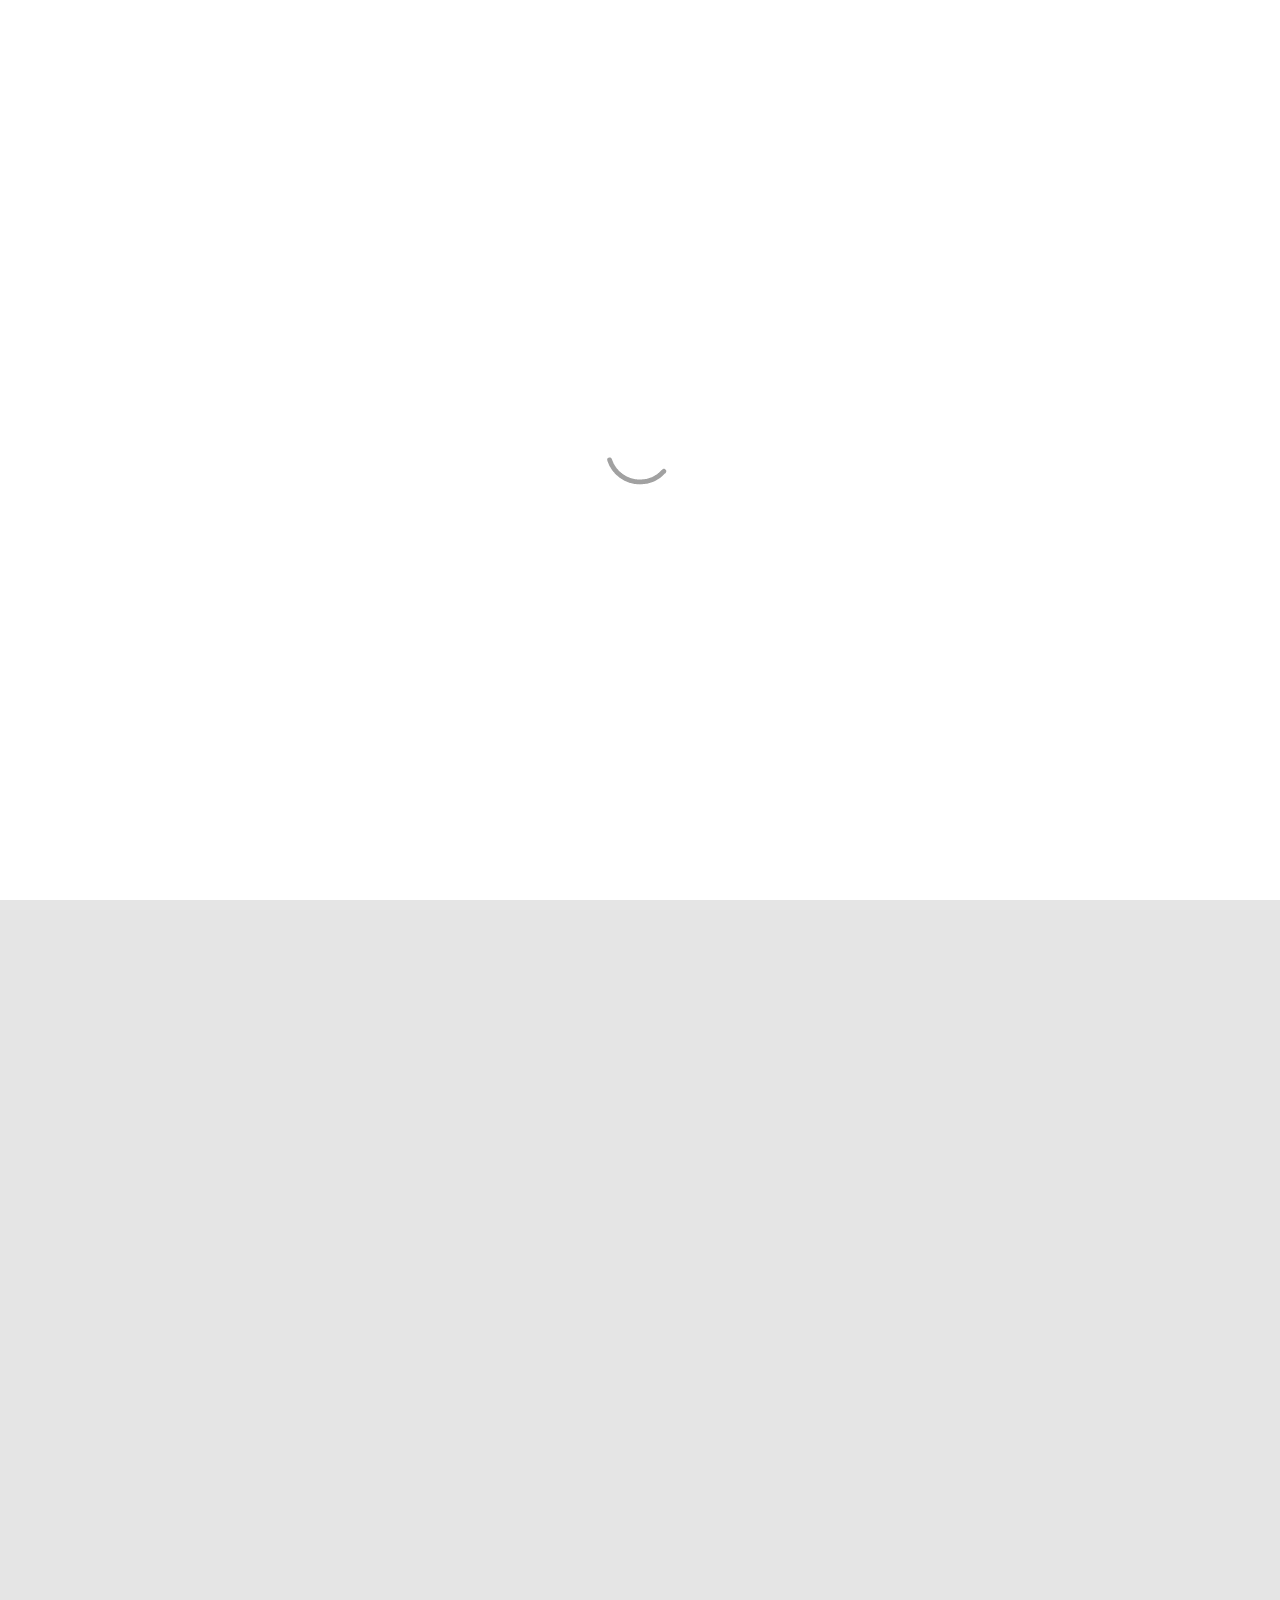
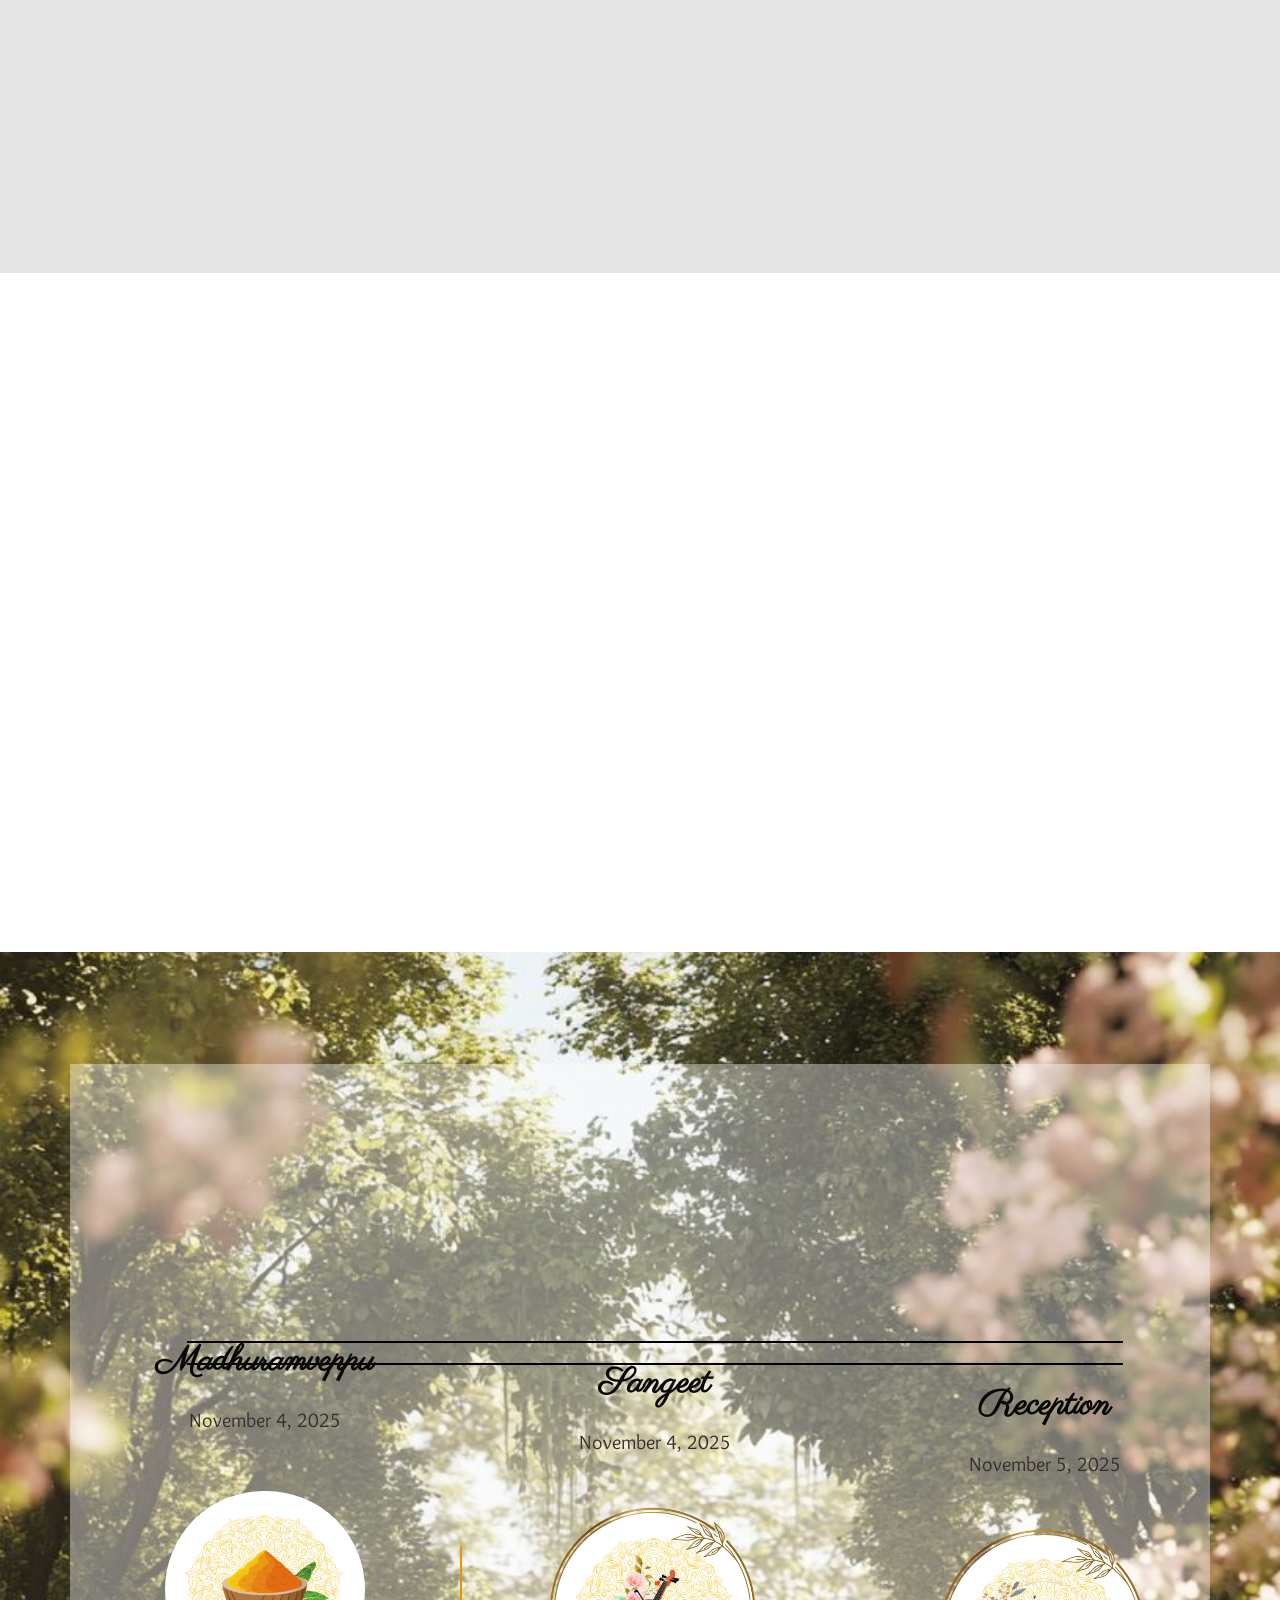
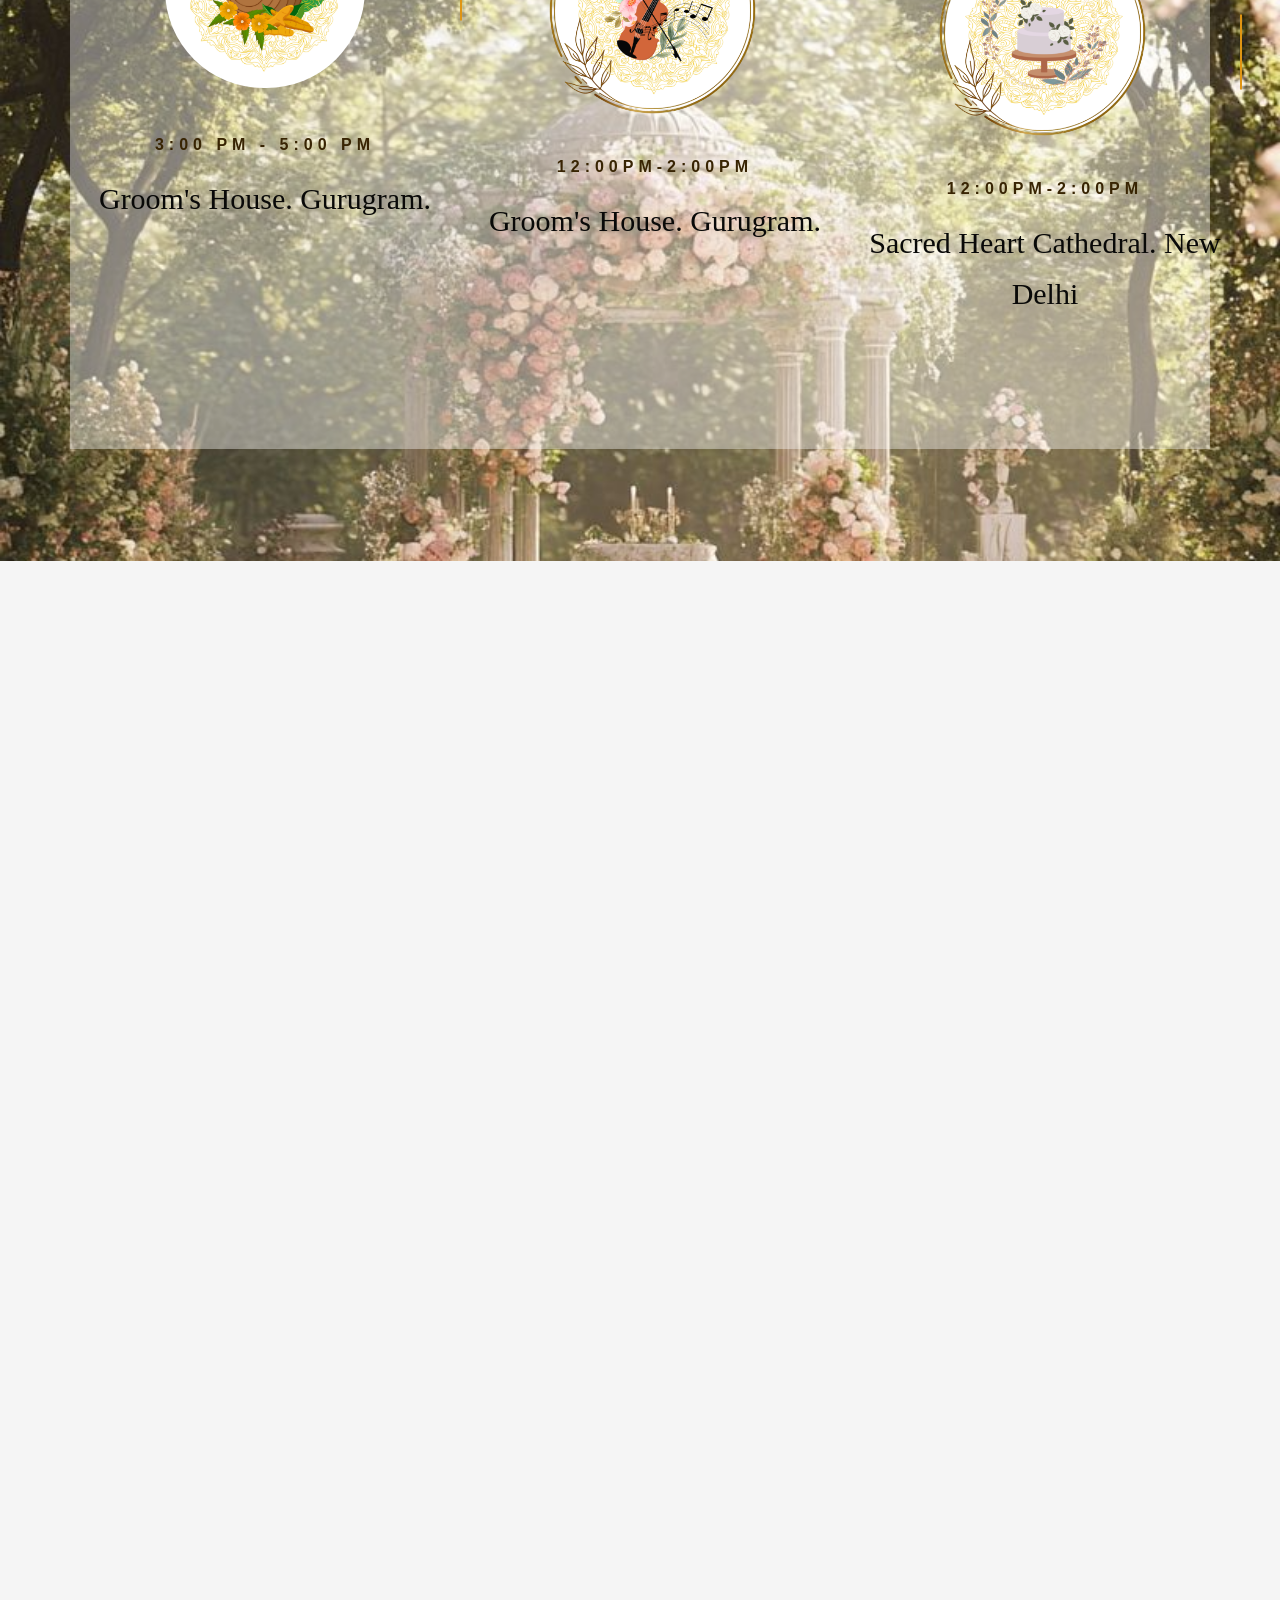
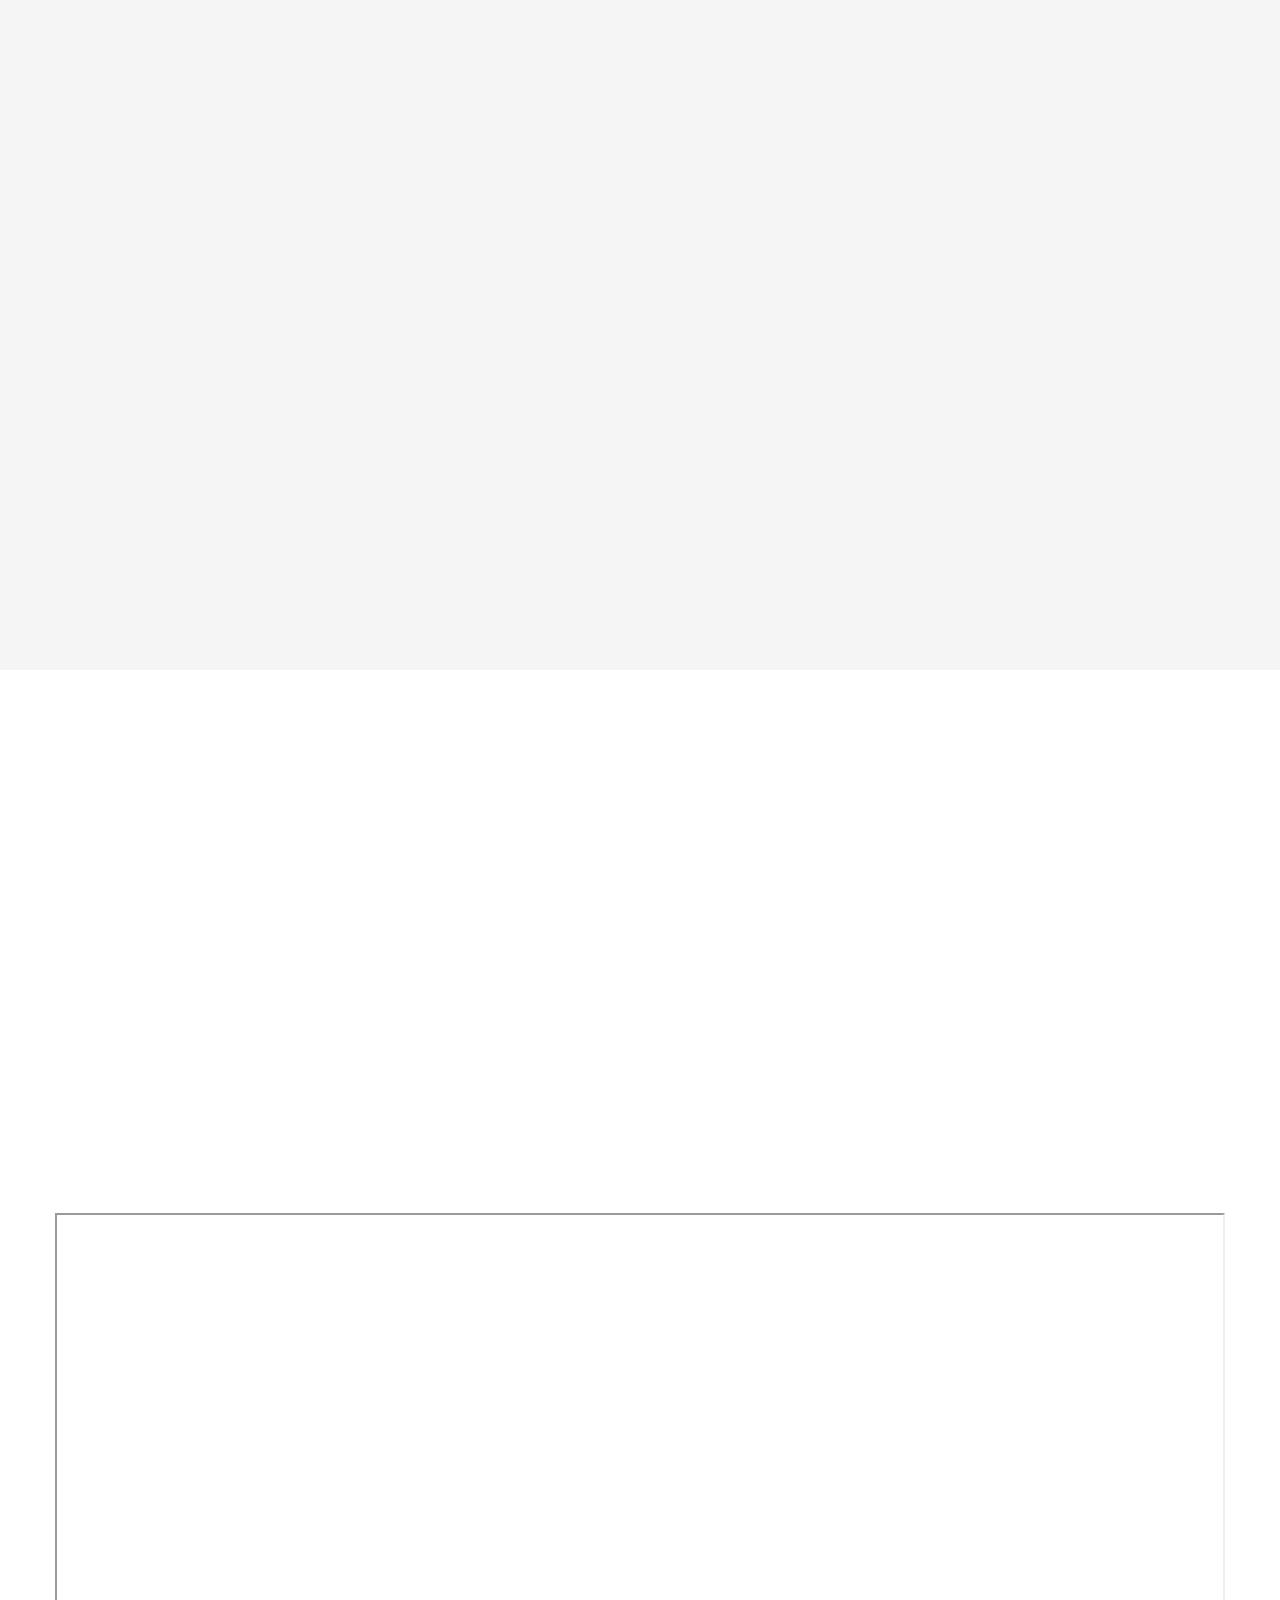
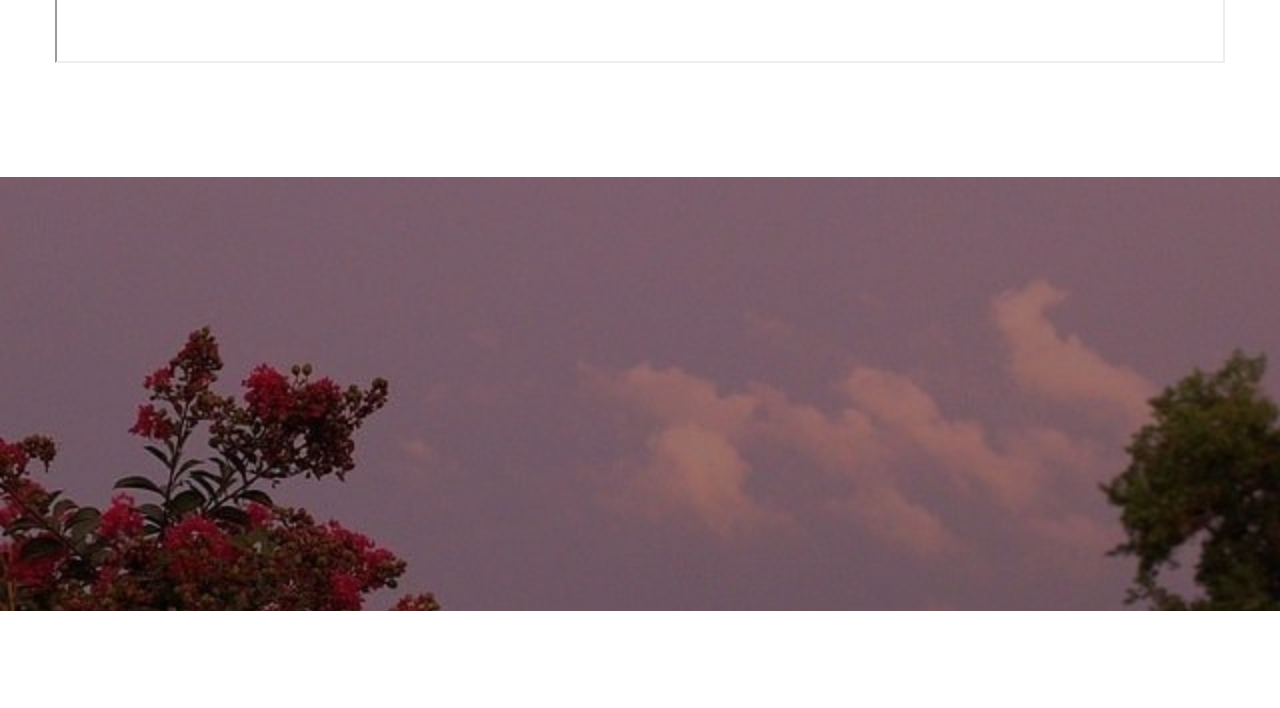
==== commit a27ab6d9: "redirect the index" ====
--- a/index.html
+++ b/index.html
@@ -1,666 +1,25 @@
 <!DOCTYPE html>
-<!--[if lt IE 7]>      <html class="no-js lt-ie9 lt-ie8 lt-ie7"> <![endif]-->
-<!--[if IE 7]>         <html class="no-js lt-ie9 lt-ie8"> <![endif]-->
-<!--[if IE 8]>         <html class="no-js lt-ie9"> <![endif]-->
-<!--[if gt IE 8]><!--> <html class="no-js"> <!--<![endif]-->
-	<head>
-	<meta charset="utf-8">
-	<meta http-equiv="X-UA-Compatible" content="IE=edge">
-	<title>Wedding &mdash; 100% Free Fully Responsive HTML5 Template by FREEHTML5.co</title>
-	<meta name="viewport" content="width=device-width, initial-scale=1">
-	<meta name="description" content="Free HTML5 Template by FREEHTML5.CO" />
-	<meta name="keywords" content="free html5, free template, free bootstrap, html5, css3, mobile first, responsive" />
-	<meta name="author" content="FREEHTML5.CO" />
-
-  <!-- 
-	//////////////////////////////////////////////////////
-
-	FREE HTML5 TEMPLATE 
-	DESIGNED & DEVELOPED by FREEHTML5.CO
-		
-	Website: 		http://freehtml5.co/
-	Email: 			info@freehtml5.co
-	Twitter: 		http://twitter.com/fh5co
-	Facebook: 		https://www.facebook.com/fh5co
-
-	//////////////////////////////////////////////////////
-	 -->
-
-  	<!-- Facebook and Twitter integration -->
-	<meta property="og:title" content=""/>
-	<meta property="og:image" content=""/>
-	<meta property="og:url" content=""/>
-	<meta property="og:site_name" content=""/>
-	<meta property="og:description" content=""/>
-	<meta name="twitter:title" content="" />
-	<meta name="twitter:image" content="" />
-	<meta name="twitter:url" content="" />
-	<meta name="twitter:card" content="" />
-
-	<link href='https://fonts.googleapis.com/css?family=Work+Sans:400,300,600,400italic,700' rel='stylesheet' type='text/css'>
-	<link href="https://fonts.googleapis.com/css?family=Sacramento" rel="stylesheet">
-	
-	<!-- Animate.css -->
-	<link rel="stylesheet" href="css/animate.css">
-	<!-- Icomoon Icon Fonts-->
-	<link rel="stylesheet" href="css/icomoon.css">
-	<!-- Bootstrap  -->
-	<link rel="stylesheet" href="css/bootstrap.css">
-
-	<!-- Magnific Popup -->
-	<link rel="stylesheet" href="css/magnific-popup.css">
-
-	<link rel="stylesheet" href="css/countdown.css">
-	<link rel="stylesheet" href="css/card.css">
-	<!-- Owl Carousel  -->
-	<link rel="stylesheet" href="css/owl.carousel.min.css">
-	<link rel="stylesheet" href="css/owl.theme.default.min.css">
-
-	<!-- Theme style  -->
-	<link rel="stylesheet" href="css/style.css">
-
-	<!-- Modernizr JS -->
-	<script src="js/modernizr-2.6.2.min.js"></script>
-	<!-- FOR IE9 below -->
-	<!--[if lt IE 9]>
-	<script src="js/respond.min.js"></script>
-	<![endif]-->
-
-	<script>
-    function updateCountdown() {
-      const target = new Date("2025-11-05T09:30:00Z"); // 3:00 PM IST in UTC
-      const now = new Date();
-      const diff = target - now;
-
-      if (diff <= 0) {
-        document.getElementById("days").textContent = "00";
-        document.getElementById("hours").textContent = "00";
-        document.getElementById("minutes").textContent = "00";
-        document.getElementById("seconds").textContent = "00";
-        clearInterval(interval);
-        return;
+<html lang="en">
+  <head>
+    <meta charset="UTF-8" />
+    <meta http-equiv="refresh" content="0; url=OurStory/OurStory/index.html" />
+    <meta name="viewport" content="width=device-width, initial-scale=1.0" />
+    <title>Redirecting...</title>
+    <style>
+      body {
+        font-family: Arial, sans-serif;
+        text-align: center;
+        padding-top: 20%;
+        background-color: #fafafa;
+        color: #333;
       }
-
-      const days = Math.floor(diff / (1000 * 60 * 60 * 24));
-      const hours = Math.floor((diff / (1000 * 60 * 60)) % 24);
-      const minutes = Math.floor((diff / (1000 * 60)) % 60);
-      const seconds = Math.floor((diff / 1000) % 60);
-
-      document.getElementById("days").textContent = days;
-      document.getElementById("hours").textContent = hours;
-      document.getElementById("minutes").textContent = minutes;
-      document.getElementById("seconds").textContent = seconds;
-    }
-
-    const interval = setInterval(updateCountdown, 1000);
-    updateCountdown();
-  	</script>
-
-	</head>
-	<body>
-		
-	<div class="fh5co-loader"></div>
-	
-	<div id="page">
-	<nav class="fh5co-nav" role="navigation">
-		<div class="container">
-			<div class="row">
-				<div class="col-xs-2">
-					<div id="fh5co-logo"><a href="index.html">SS<strong>.</strong></a></div>
-				</div>
-				<div class="col-xs-10 text-right menu-1">
-					<ul>
-						<li class="active"><a href="index.html">Home</a></li>
-						<li><a href="about.html">Story</a></li>
-						<li class="has-dropdown">
-							<a href="gallery.html">Gallery</a>
-						</li>
-					</ul>
-				</div>
-			</div>
-			
-		</div>
-	</nav>
-
-	<header id="fh5co-header" class="fh5co-cover" role="banner" style="background-image:url(images/img_bg_2.jpg);" data-stellar-background-ratio="0.5">
-		<div class="overlay"></div>
-		<div class="container">
-			<div class="row">
-				<div class="col-md-8 col-md-offset-2 text-center">
-					<div class="display-t">
-						<div class="display-tc animate-box" data-animate-effect="fadeIn">
-							<h1>Sushan &amp; Sharanya</h1>
-							<h2>We Are Getting Married</h2>
-							<div class="countdown-container">
-								<div class="countdown-item">
-									<div class="number" id="days">00</div>
-									<div class="label">DAYS</div>
-								</div>
-								<div class="countdown-item">
-									<div class="number" id="hours">00</div>
-									<div class="label">HOUR</div>
-								</div>
-								<div class="countdown-item">
-									<div class="number" id="minutes">00</div>
-									<div class="label">MINUTES</div>
-								</div>
-								<div class="countdown-item">
-									<div class="number" id="seconds">00</div>
-									<div class="label">SECONDS</div>
-								</div>
-							</div>
-						</div>
-					</div>
-				</div>
-			</div>
-		</div>
-	</header>
-
-	<div id="fh5co-couple">
-		<div class="container">
-			<div class="row">
-				<div class="col-md-8 col-md-offset-2 text-center fh5co-heading animate-box">
-					<h2>Welcome!</h2>
-					<h3>November 5th, 2025.</h3>
-					<h3>Scared Heart Cathedral.</h3>
-					<h3>Karol Bagh, New Delhi.</h3>
-					<p>We invited you to celebrate our wedding</p>
-				</div>
-			</div>
-			<div class="couple-wrap animate-box">
-				<div class="couple-half">
-					<div class="groom">
-						<img src="images/groom.jpg" alt="groom" class="img-responsive">
-					</div>
-					<div class="desc-groom">
-						<h3>Joefrey Mahusay</h3>
-						<p>Far far away, behind the word mountains, far from the countries Vokalia and Consonantia, there live the blind texts. Separated they live in Bookmarksgrove</p>
-					</div>
-				</div>
-				<p class="heart text-center"><i class="icon-heart2"></i></p>
-				<div class="couple-half">
-					<div class="bride">
-						<img src="images/bride.jpg" alt="groom" class="img-responsive">
-					</div>
-					<div class="desc-bride">
-						<h3>Sheila Mahusay</h3>
-						<p>Far far away, behind the word mountains, far from the countries Vokalia and Consonantia, there live the blind texts. Separated they live in Bookmarksgrove</p>
-					</div>
-				</div>
-			</div>
-		</div>
-	</div>
-
-	<div id="fh5co-event" class="fh5co-bg" style="background-image:url(images/img_bg_3.jpg);">
-		<div class="overlay"></div>
-		<div class="container">
-			<div class="row">
-				<div class="col-md-8 col-md-offset-2 text-center fh5co-heading animate-box">
-					<span>Our Special Events</span>
-					<h2>Wedding Events</h2>
-				</div>
-			</div>
-			<div class="row">
-				<div class="display-t">
-					<div class="display-tc">
-						<div class="col-md-10 col-md-offset-1">
-							<div class="col-md-6 col-sm-6 text-center">
-								<div class="event-wrap animate-box">
-									<h3>Main Ceremony</h3>
-									<div class="event-col">
-										<i class="icon-clock"></i>
-										<span>4:00 PM</span>
-										<span>6:00 PM</span>
-									</div>
-									<div class="event-col">
-										<i class="icon-calendar"></i>
-										<span>Monday 28</span>
-										<span>November, 2016</span>
-									</div>
-									<p>Far far away, behind the word mountains, far from the countries Vokalia and Consonantia, there live the blind texts. Separated they live in Bookmarksgrove right at the coast of the Semantics, a large language ocean.</p>
-								</div>
-							</div>
-							<div class="col-md-6 col-sm-6 text-center">
-								<div class="event-wrap animate-box">
-									<h3>Wedding Party</h3>
-									<div class="event-col">
-										<i class="icon-clock"></i>
-										<span>7:00 PM</span>
-										<span>12:00 AM</span>
-									</div>
-									<div class="event-col">
-										<i class="icon-calendar"></i>
-										<span>Monday 28</span>
-										<span>November, 2016</span>
-									</div>
-									<p>Far far away, behind the word mountains, far from the countries Vokalia and Consonantia, there live the blind texts. Separated they live in Bookmarksgrove right at the coast of the Semantics, a large language ocean.</p>
-								</div>
-							</div>
-						</div>
-					</div>
-				</div>
-			</div>
-		</div>
-	</div>
-
-	<div id="fh5co-couple-story">
-		<div class="container">
-			<div class="row">
-				<div class="col-md-8 col-md-offset-2 text-center fh5co-heading animate-box">
-					<span>We Love Each Other</span>
-					<h2>Our Story</h2>
-					<p>Far far away, behind the word mountains, far from the countries Vokalia and Consonantia, there live the blind texts.</p>
-				</div>
-			</div>
-			<div class="row">
-				<div class="col-md-12 col-md-offset-0">
-					<ul class="timeline animate-box">
-						<li class="animate-box">
-							<div class="timeline-badge" style="background-image:url(images/couple-1.jpg);"></div>
-							<div class="timeline-panel">
-								<div class="timeline-heading">
-									<h3 class="timeline-title">First We Meet</h3>
-									<span class="date">December 25, 2015</span>
-								</div>
-								<div class="timeline-body">
-									<p>Far far away, behind the word mountains, far from the countries Vokalia and Consonantia, there live the blind texts. Separated they live in Bookmarksgrove right at the coast of the Semantics, a large language ocean.</p>
-								</div>
-							</div>
-						</li>
-						<li class="timeline-inverted animate-box">
-							<div class="timeline-badge" style="background-image:url(images/couple-2.jpg);"></div>
-							<div class="timeline-panel">
-								<div class="timeline-heading">
-									<h3 class="timeline-title">First Date</h3>
-									<span class="date">December 28, 2015</span>
-								</div>
-								<div class="timeline-body">
-									<p>Far far away, behind the word mountains, far from the countries Vokalia and Consonantia, there live the blind texts. Separated they live in Bookmarksgrove right at the coast of the Semantics, a large language ocean.</p>
-								</div>
-							</div>
-						</li>
-						<li class="animate-box">
-							<div class="timeline-badge" style="background-image:url(images/couple-3.jpg);"></div>
-							<div class="timeline-panel">
-								<div class="timeline-heading">
-									<h3 class="timeline-title">In A Relationship</h3>
-									<span class="date">January 1, 2016</span>
-								</div>
-								<div class="timeline-body">
-									<p>Far far away, behind the word mountains, far from the countries Vokalia and Consonantia, there live the blind texts. Separated they live in Bookmarksgrove right at the coast of the Semantics, a large language ocean.</p>
-								</div>
-							</div>
-						</li>
-			    	</ul>
-				</div>
-			</div>
-		</div>
-	</div>
-
-	<div id="fh5co-gallery" class="fh5co-section-gray">
-		<div class="container">
-			<div class="row">
-				<div class="col-md-8 col-md-offset-2 text-center fh5co-heading animate-box">
-					<span>Our Memories</span>
-					<h2>Wedding Gallery</h2>
-					<p>Far far away, behind the word mountains, far from the countries Vokalia and Consonantia, there live the blind texts.</p>
-				</div>
-			</div>
-			<div class="row row-bottom-padded-md">
-				<div class="col-md-12">
-					<ul id="fh5co-gallery-list">
-						
-						<li class="one-third animate-box" data-animate-effect="fadeIn" style="background-image: url(images/gallery-1.jpg); "> 
-						<a href="images/gallery-1.jpg">
-							<div class="case-studies-summary">
-								<span>14 Photos</span>
-								<h2>Two Glas of Juice</h2>
-							</div>
-						</a>
-					</li>
-					<li class="one-third animate-box" data-animate-effect="fadeIn" style="background-image: url(images/gallery-2.jpg); ">
-						<a href="#" class="color-2">
-							<div class="case-studies-summary">
-								<span>30 Photos</span>
-								<h2>Timer starts now!</h2>
-							</div>
-						</a>
-					</li>
-
-
-					<li class="one-third animate-box" data-animate-effect="fadeIn" style="background-image: url(images/gallery-3.jpg); ">
-						<a href="#" class="color-3">
-							<div class="case-studies-summary">
-								<span>90 Photos</span>
-								<h2>Beautiful sunset</h2>
-							</div>
-						</a>
-					</li>
-					<li class="one-third animate-box" data-animate-effect="fadeIn" style="background-image: url(images/gallery-4.jpg); ">
-						<a href="#" class="color-4">
-							<div class="case-studies-summary">
-								<span>12 Photos</span>
-								<h2>Company's Conference Room</h2>
-							</div>
-						</a>
-					</li>
-
-						<li class="one-third animate-box" data-animate-effect="fadeIn" style="background-image: url(images/gallery-5.jpg); ">
-							<a href="#" class="color-3">
-								<div class="case-studies-summary">
-									<span>50 Photos</span>
-									<h2>Useful baskets</h2>
-								</div>
-							</a>
-						</li>
-						<li class="one-third animate-box" data-animate-effect="fadeIn" style="background-image: url(images/gallery-6.jpg); ">
-							<a href="#" class="color-4">
-								<div class="case-studies-summary">
-									<span>45 Photos</span>
-									<h2>Skater man in the road</h2>
-								</div>
-							</a>
-						</li>
-
-						<li class="one-third animate-box" data-animate-effect="fadeIn" style="background-image: url(images/gallery-7.jpg); ">
-							<a href="#" class="color-4">
-								<div class="case-studies-summary">
-									<span>35 Photos</span>
-									<h2>Two Glas of Juice</h2>
-								</div>
-							</a>
-						</li>
-
-						<li class="one-third animate-box" data-animate-effect="fadeIn" style="background-image: url(images/gallery-8.jpg); "> 
-							<a href="#" class="color-5">
-								<div class="case-studies-summary">
-									<span>90 Photos</span>
-									<h2>Timer starts now!</h2>
-								</div>
-							</a>
-						</li>
-						<li class="one-third animate-box" data-animate-effect="fadeIn" style="background-image: url(images/gallery-9.jpg); ">
-							<a href="#" class="color-6">
-								<div class="case-studies-summary">
-									<span>56 Photos</span>
-									<h2>Beautiful sunset</h2>
-								</div>
-							</a>
-						</li>
-					</ul>		
-				</div>
-			</div>
-		</div>
-	</div>
-
-	<div id="fh5co-counter" class="fh5co-bg fh5co-counter" style="background-image:url(images/img_bg_5.jpg);">
-		<div class="overlay"></div>
-		<div class="container">
-			<div class="row">
-				<div class="display-t">
-					<div class="display-tc">
-						<div class="col-md-3 col-sm-6 animate-box">
-							<div class="feature-center">
-								<span class="icon">
-									<i class="icon-users"></i>
-								</span>
-
-								<span class="counter js-counter" data-from="0" data-to="500" data-speed="5000" data-refresh-interval="50">1</span>
-								<span class="counter-label">Estimated Guest</span>
-
-							</div>
-						</div>
-						<div class="col-md-3 col-sm-6 animate-box">
-							<div class="feature-center">
-								<span class="icon">
-									<i class="icon-user"></i>
-								</span>
-
-								<span class="counter js-counter" data-from="0" data-to="1000" data-speed="5000" data-refresh-interval="50">1</span>
-								<span class="counter-label">We Catter</span>
-							</div>
-						</div>
-						<div class="col-md-3 col-sm-6 animate-box">
-							<div class="feature-center">
-								<span class="icon">
-									<i class="icon-calendar"></i>
-								</span>
-								<span class="counter js-counter" data-from="0" data-to="402" data-speed="5000" data-refresh-interval="50">1</span>
-								<span class="counter-label">Events Done</span>
-							</div>
-						</div>
-						<div class="col-md-3 col-sm-6 animate-box">
-							<div class="feature-center">
-								<span class="icon">
-									<i class="icon-clock"></i>
-								</span>
-
-								<span class="counter js-counter" data-from="0" data-to="2345" data-speed="5000" data-refresh-interval="50">1</span>
-								<span class="counter-label">Hours Spent</span>
-
-							</div>
-						</div>
-					</div>
-				</div>
-			</div>
-		</div>
-	</div>
-
-	<div id="fh5co-testimonial">
-		<div class="container">
-			<div class="row">
-				<div class="row animate-box">
-					<div class="col-md-8 col-md-offset-2 text-center fh5co-heading">
-						<span>Best Wishes</span>
-						<h2>Friends Wishes</h2>
-					</div>
-				</div>
-				<div class="row">
-					<div class="col-md-12 animate-box">
-						<div class="wrap-testimony">
-							<div class="owl-carousel-fullwidth">
-								<div class="item">
-									<div class="testimony-slide active text-center">
-										<figure>
-											<img src="images/couple-1.jpg" alt="user">
-										</figure>
-										<span>John Doe, via <a href="#" class="twitter">Twitter</a></span>
-										<blockquote>
-											<p>"Far far away, behind the word mountains, far from the countries Vokalia and Consonantia, there live the blind texts. Separated they live in Bookmarksgrove right at the coast of the Semantics"</p>
-										</blockquote>
-									</div>
-								</div>
-								<div class="item">
-									<div class="testimony-slide active text-center">
-										<figure>
-											<img src="images/couple-2.jpg" alt="user">
-										</figure>
-										<span>John Doe, via <a href="#" class="twitter">Twitter</a></span>
-										<blockquote>
-											<p>"Far far away, behind the word mountains, far from the countries Vokalia and Consonantia, at the coast of the Semantics, a large language ocean."</p>
-										</blockquote>
-									</div>
-								</div>
-								<div class="item">
-									<div class="testimony-slide active text-center">
-										<figure>
-											<img src="images/couple-3.jpg" alt="user">
-										</figure>
-										<span>John Doe, via <a href="#" class="twitter">Twitter</a></span>
-										<blockquote>
-											<p>"Far far away, far from the countries Vokalia and Consonantia, there live the blind texts. Separated they live in Bookmarksgrove right at the coast of the Semantics, a large language ocean."</p>
-										</blockquote>
-									</div>
-								</div>
-							</div>
-						</div>
-					</div>
-				</div>
-			</div>
-		</div>
-	</div>
-
-	<div id="fh5co-services" class="fh5co-section-gray">
-		<div class="container">
-			
-			<div class="row animate-box">
-				<div class="col-md-8 col-md-offset-2 text-center fh5co-heading">
-					<h2>We Offer Services</h2>
-					<p>Dignissimos asperiores vitae velit veniam totam fuga molestias accusamus alias autem provident. Odit ab aliquam dolor eius.</p>
-				</div>
-			</div>
-
-			<div class="row">
-				<div class="col-md-6">
-					<div class="feature-left animate-box" data-animate-effect="fadeInLeft">
-						<span class="icon">
-							<i class="icon-calendar"></i>
-						</span>
-						<div class="feature-copy">
-							<h3>We Organized Events</h3>
-							<p>Facilis ipsum reprehenderit nemo molestias. Aut cum mollitia reprehenderit. Eos cumque dicta adipisci architecto culpa amet.</p>
-						</div>
-					</div>
-
-					<div class="feature-left animate-box" data-animate-effect="fadeInLeft">
-						<span class="icon">
-							<i class="icon-image"></i>
-						</span>
-						<div class="feature-copy">
-							<h3>Photoshoot</h3>
-							<p>Facilis ipsum reprehenderit nemo molestias. Aut cum mollitia reprehenderit. Eos cumque dicta adipisci architecto culpa amet.</p>
-						</div>
-					</div>
-
-					<div class="feature-left animate-box" data-animate-effect="fadeInLeft">
-						<span class="icon">
-							<i class="icon-video"></i>
-						</span>
-						<div class="feature-copy">
-							<h3>Video Editing</h3>
-							<p>Facilis ipsum reprehenderit nemo molestias. Aut cum mollitia reprehenderit. Eos cumque dicta adipisci architecto culpa amet.</p>
-						</div>
-					</div>
-
-				</div>
-
-				<div class="col-md-6 animate-box">
-					<div class="fh5co-video fh5co-bg" style="background-image: url(images/img_bg_3.jpg); ">
-						<a href="https://vimeo.com/channels/staffpicks/93951774" class="popup-vimeo"><i class="icon-video2"></i></a>
-						<div class="overlay"></div>
-					</div>
-				</div>
-			</div>
-
-			
-		</div>
-	</div>
-
-
-	<div id="fh5co-started" class="fh5co-bg" style="background-image:url(images/img_bg_4.jpg);">
-		<div class="overlay"></div>
-		<div class="container">
-			<div class="row animate-box">
-				<div class="col-md-8 col-md-offset-2 text-center fh5co-heading">
-					<h2>Are You Attending?</h2>
-					<p>Please Fill-up the form to notify you that you're attending. Thanks.</p>
-				</div>
-			</div>
-			<div class="row animate-box">
-				<div class="col-md-10 col-md-offset-1">
-					<form class="form-inline">
-						<div class="col-md-4 col-sm-4">
-							<div class="form-group">
-								<label for="name" class="sr-only">Name</label>
-								<input type="name" class="form-control" id="name" placeholder="Name">
-							</div>
-						</div>
-						<div class="col-md-4 col-sm-4">
-							<div class="form-group">
-								<label for="email" class="sr-only">Email</label>
-								<input type="email" class="form-control" id="email" placeholder="Email">
-							</div>
-						</div>
-						<div class="col-md-4 col-sm-4">
-							<button type="submit" class="btn btn-default btn-block">I am Attending</button>
-						</div>
-					</form>
-				</div>
-			</div>
-		</div>
-	</div>
-
-	<footer id="fh5co-footer" role="contentinfo">
-		<div class="container">
-
-			<div class="row copyright">
-				<div class="col-md-12 text-center">
-					<p>
-						<small class="block">&copy; 2016 Free HTML5. All Rights Reserved.</small> 
-						<small class="block">Designed by <a href="http://freehtml5.co/" target="_blank">FREEHTML5.co</a> Demo Images: <a href="http://unsplash.co/" target="_blank">Unsplash</a></small>
-					</p>
-					<p>
-						<ul class="fh5co-social-icons">
-							<li><a href="#"><i class="icon-twitter"></i></a></li>
-							<li><a href="#"><i class="icon-facebook"></i></a></li>
-							<li><a href="#"><i class="icon-linkedin"></i></a></li>
-							<li><a href="#"><i class="icon-dribbble"></i></a></li>
-						</ul>
-					</p>
-				</div>
-			</div>
-
-		</div>
-	</footer>
-	</div>
-
-	<div class="gototop js-top">
-		<a href="#" class="js-gotop"><i class="icon-arrow-up"></i></a>
-	</div>
-	
-	<!-- jQuery -->
-	<script src="js/jquery.min.js"></script>
-	<!-- jQuery Easing -->
-	<script src="js/jquery.easing.1.3.js"></script>
-	<!-- Bootstrap -->
-	<script src="js/bootstrap.min.js"></script>
-	<!-- Waypoints -->
-	<script src="js/jquery.waypoints.min.js"></script>
-	<!-- Carousel -->
-	<script src="js/owl.carousel.min.js"></script>
-	<!-- countTo -->
-	<script src="js/jquery.countTo.js"></script>
-
-	<!-- Stellar -->
-	<script src="js/jquery.stellar.min.js"></script>
-	<!-- Magnific Popup -->
-	<script src="js/jquery.magnific-popup.min.js"></script>
-	<script src="js/magnific-popup-options.js"></script>
-
-	<!-- // <script src="https://cdnjs.cloudflare.com/ajax/libs/prism/0.0.1/prism.min.js"></script> -->
-	<script src="js/simplyCountdown.js"></script>
-	<!-- Main -->
-	<script src="js/main.js"></script>
-
-	<script>
-    var d = new Date(new Date().getTime() + 200 * 120 * 120 * 2000);
-
-    // default example
-    simplyCountdown('.simply-countdown-one', {
-        year: d.getFullYear(),
-        month: d.getMonth() + 1,
-        day: d.getDate()
-    });
-
-    //jQuery example
-    $('#simply-countdown-losange').simplyCountdown({
-        year: d.getFullYear(),
-        month: d.getMonth() + 1,
-        day: d.getDate(),
-        enableUtc: false
-    });
-</script>
-
-	</body>
+    </style>
+  </head>
+  <body>
+    <h2>Redirecting to Our Story...</h2>
+    <p>
+      If you are not redirected automatically,
+      <a href="OurStory/OurStory/index.html">click here</a>.
+    </p>
+  </body>
 </html>
-
